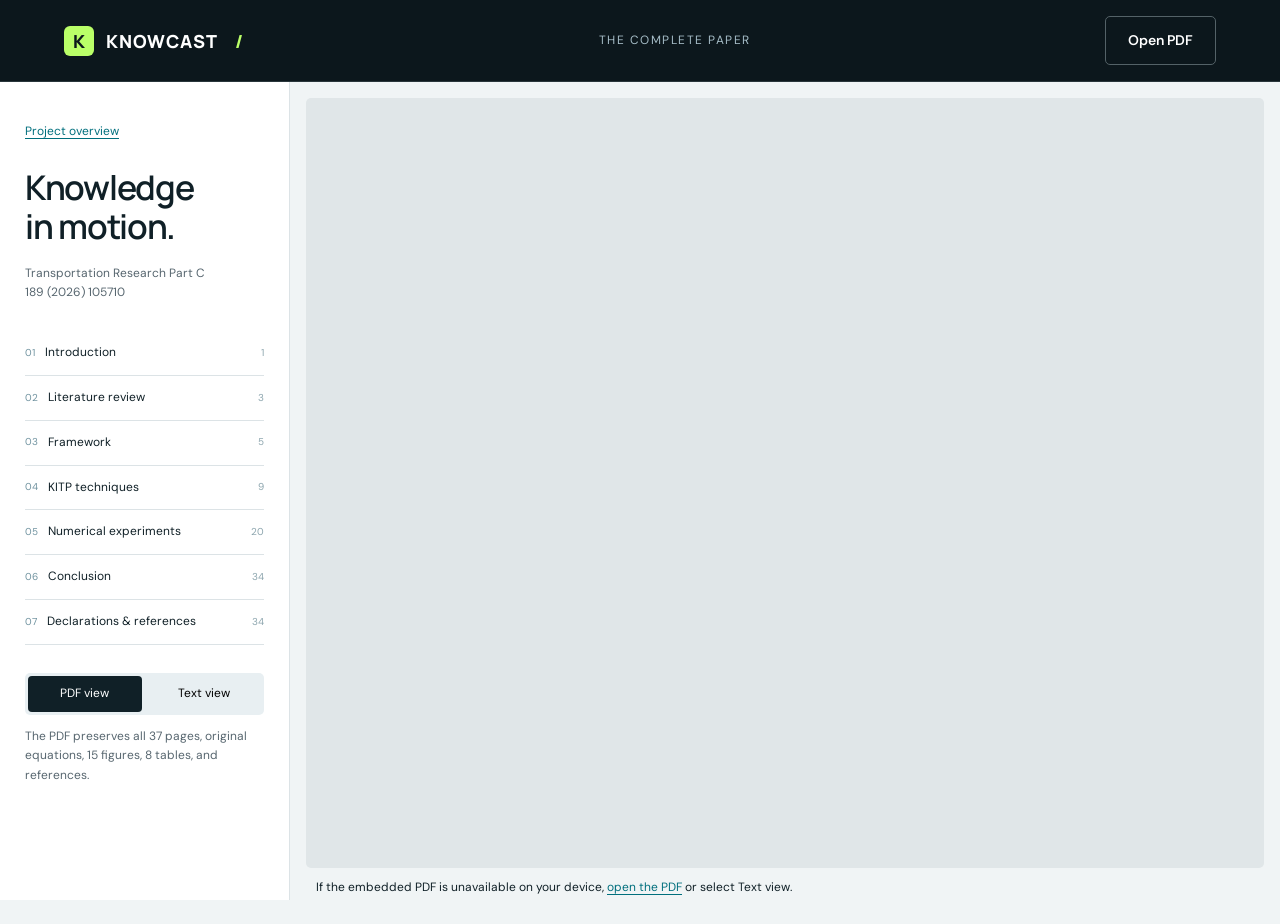
==== docs/paper.html @ e8768f09 "Publish KNOWCAST research site with GitHub Pages-ready docs" ====
<!doctype html><html lang="en"><head><meta charset="utf-8"><meta name="viewport" content="width=device-width,initial-scale=1"><meta name="description" content="Read the complete 37-page KNOWCAST paper, with chapter navigation and an accessible extracted-text view."><title>KNOWCAST — Full paper</title><link rel="stylesheet" href="styles.css"><link rel="icon" type="image/svg+xml" href="data:image/svg+xml,%3Csvg xmlns='http://www.w3.org/2000/svg' viewBox='0 0 64 64'%3E%3Crect width='64' height='64' rx='15' fill='%230c171c'/%3E%3Cpath d='M18 12v40M20 32L46 12M20 32l26 20' stroke='%23baff68' stroke-width='7' fill='none'/%3E%3C/svg%3E"></head><body class="reader-body"><header class="site-header"><a class="brand" href="index.html"><span class="brand-mark">K</span> KNOWCAST<span class="brand-dot">/</span></a><span class="reader-header-label">THE COMPLETE PAPER</span><a class="button button-outline" href="assets/knowcast-paper.pdf" target="_blank" rel="noreferrer">Open PDF</a></header><main class="reader-layout"><aside class="reader-sidebar"><a class="text-link" href="index.html">Project overview</a><h1>Knowledge<br>in motion.</h1><p>Transportation Research Part C<br>189 (2026) 105710</p><nav aria-label="Paper chapters"><a href="assets/knowcast-paper.pdf#page=1" data-page="1"><span>01</span>Introduction<small>1</small></a><a href="assets/knowcast-paper.pdf#page=3" data-page="3"><span>02</span>Literature review<small>3</small></a><a href="assets/knowcast-paper.pdf#page=5" data-page="5"><span>03</span>Framework<small>5</small></a><a href="assets/knowcast-paper.pdf#page=9" data-page="9"><span>04</span>KITP techniques<small>9</small></a><a href="assets/knowcast-paper.pdf#page=20" data-page="20"><span>05</span>Numerical experiments<small>20</small></a><a href="assets/knowcast-paper.pdf#page=34" data-page="34"><span>06</span>Conclusion<small>34</small></a><a href="assets/knowcast-paper.pdf#page=34" data-page="34"><span>07</span>Declarations & references<small>34</small></a></nav><div class="reader-views" role="group" aria-label="Reader mode"><button id="pdf-mode" aria-pressed="true">PDF view</button><button id="text-mode" aria-pressed="false">Text view</button></div><p class="small">The PDF preserves all 37 pages, original equations, 15 figures, 8 tables, and references.</p></aside><section class="reader-main" aria-label="Full article"><div id="pdf-reader"><iframe id="paper-frame" src="assets/knowcast-paper.pdf#page=1" title="KNOWCAST original 37-page paper"></iframe><p class="pdf-fallback">If the embedded PDF is unavailable on your device, <a class="text-link" href="assets/knowcast-paper.pdf" target="_blank" rel="noreferrer">open the PDF</a> or select Text view.</p></div><div id="text-reader" hidden><div class="note"><strong>Extracted text view</strong>All pages are included. PDF text extraction may alter equation symbols and table order. Refer to the original PDF for exact mathematical notation and layout.</div><details class="text-page" id="text-page-1"><summary>Page 1 <span>KNOWCAST · full article</span></summary><pre>Contents lists available at ScienceDirect
Transportation Research Part C
journal homepage: www.elsevier.com/locate/trc
KNOWCAST: Domain-knowledge-integrated deep learning for
metro OD forecasting and path ﬂow estimation
Hao Zheng
 b, Han Zheng
 a,∗, George Giannopoulos
 c
a Beijing Jiaotong University, No. 3 Shangyuancun, Haidian District, Beijing, 100044, China
b Tsinghua University, No. 30 Shuangqing Road, Haidian District, Beijing, 100084, China
c Aristotle University of Thessaloniki (emeritus), Thessaloniki, 54124, Greece
a r t i c l e  i n f o
Keywords:
Metro system
OD forecasting
Path ﬂow estimation
Knowledge-informed deep learning
Graph attention networks
 a b s t r a c t
In metro operations, Origin-Destination (OD) ﬂows and path ﬂows are critical for transportation
planning, but their accurate short-term forecasting and estimation remain challenging due to the
complex inﬂuencing factors that aﬀect passenger behavior. In addition, due to data collection
challenges, previous research has generally prioritized short-term OD ﬂow forecasting over path
ﬂow estimation. To address these challenges, this paper presents a domain-knowledge-integrated
framework for jointly forecasting short-term network-level OD ﬂows and inferring path ﬂows,
with path-ﬂow inference directly coupled to the predicted OD ﬂows through an embedded assign-
ment mechanism. The framework systematically integrates transportation domain knowledge of
trip generation, trip distribution, and traﬃc  assignment into a sequence-to-sequence architecture.
This integration enables the model to analyze and incorporate these inﬂuencing factors into its
predictions. Furthermore, the proposed adaptive training mechanism progressively reﬁnes the
inﬂuence of these factors by integrating domain-knowledge-based components directly into the
sequence-to-sequence architecture, with key parameters initialized using domain knowledge to
provide an eﬀective starting point for subsequent optimization. The direct coupling between OD
forecasts and inferred path-ﬂow estimates is promoted by leveraging intermediate features that
encode path-level information. Generated by the domain-knowledge-based components during
their joint optimization with the main network, these features are used to produce path-ﬂow
estimates that remain structurally linked to the OD forecasts. The experimental results demon-
strate the eﬀectiveness of the proposed method. By analyzing the optimization trajectories of the
domain-knowledge-derived parameters, this study shows how they evolve during training and
how the deep learning process reﬁnes the initial parameters derived from classical models to
improve predictive performance. The source code used in this study is publicly available at the
GitHub repository: https://github.com/scholarhaozheng/KNOWCAST.
1.  Introduction
As the backbone of modern urban transportation, metro systems require continuous and adaptive operational management to main-
tain service reliability under ﬂuctuating demand and service conditions. These ﬂuctuations arise from both routine high-variability
∗ Corresponding author.
 E-mail addresses: zhengh22@mails.tsinghua.edu.cn (H. Zheng), han_zheng@bjtu.edu.cn (H. Zheng), ggian@academyofathens.gr (G.
Giannopoulos).
 URL: http://en.trans.bjtu.edu.cn/faculty/52vYPdmZmW7AlVkq.html (H. Zheng), http://giannopoulosgeorge1.academia.edu/ (G. Giannopou-
los)
https://doi.org/10.1016/j.trc.2026.105710
Received 15 July 2025; Received in revised form 17 March 2026; Accepted 15 April 2026
Transportation Research Part C 189 (2026) 105710
Available online 15 May 2026
0968-090X/© 2026 Elsevier Ltd. All rights are reserved, including those for text and data mining, AI training, and similar technologies.</pre></details><details class="text-page" id="text-page-2"><summary>Page 2 <span>KNOWCAST · full article</span></summary><pre>H. Zheng et al.
events, such as special events (Li et al., 2017a; Lv et al., 2024) (e.g., sports games and holidays) that alter passenger ﬂow, and
signiﬁcant service disruptions. The latter encompass weather events (Mitsakis et al., 2014) (e.g., storms, very high temperatures or
droughts), natural disasters (Zhang et al., 2024) (e.g., ﬁres, epidemics, ﬂooding), and mechanical breakdowns (Zou et al., 2024)
(e.g., power outages and signal failures). Eﬀectively responding to these conditions through proactive operational strategies, such as
crowd control, shutdowns, cancellations, or frequency adjustments, depends on accurate ﬂow forecasting and estimation. In practice,
such quantiﬁed ﬂow insights are needed at two levels. Forecasts of Origin-Destination (OD) ﬂows provide a network-wide view,
which is crucial for strategic decisions, such as adjusting service schedules. Estimates of path ﬂows provide a granular perspective
essential for capacity allocation. While station-level forecasts signal where crowding occurs, path-ﬂow estimates disentangle this ag-
gregated demand to reveal speciﬁc route usage. This enables path- and line-level interventions, such as adjusting line-speciﬁc service
frequencies.
While there is a clear operational need for short-term OD forecasting and path-ﬂow estimation, current research and practice
face four gaps: two practical challenges related to data observability and inﬂuencing-factor integration, and two methodological or
structural limitations in existing modeling approaches.
The ﬁrst gap is a practical observability challenge arising from the limitations of Automated Fare Collection (AFC) records,
the primary data source for metro demand analysis. AFC records capture passengers’ origins, destinations, and transaction times,
but they do not record the speciﬁc routes or trajectories chosen within the network. Emerging sensing technologies can provide
supplementary information, but their use remains constrained in complex underground environments. Wi-Fi and Bluetooth probes,
for example, may not reliably track cross-station trajectories because of MAC address randomization and signal attenuation. Train
load weighing mechanisms and automated door counters provide only indirect approximations of carriage-level ﬂows, since they
rely on static weight assumptions and are vulnerable to cumulative counting errors. As a result, AFC data can identify entry–exit
transactions but cannot directly observe the realized en-route trajectory or path label in a multi-transfer network. Segment-level
ﬂows therefore cannot be directly observed from AFC records. This observability barrier makes joint OD and path-ﬂow estimation an
under-determined problem that is diﬃcult  to resolve using purely data-driven methods alone. Additional structural assumptions are
therefore needed, particularly traﬃc-assignment  principles that regularize the solution space and link OD demand to plausible route
choices.
The second gap concerns the practical diﬃculty  of modeling passenger-ﬂow dynamics, particularly in analyzing and integrating
inﬂuencing factors into predictive models. In addition to the large-scale AFC datasets generated by metro systems, researchers now
have access to external records that describe relevant inﬂuencing factors, such as land use characteristics, catchment population,
operational adjustments, and weather conditions. However, data availability alone does not guarantee high forecasting accuracy.
Simply ingesting these datasets and inﬂuencing factors as ﬂat input features is often insuﬃcient;  an eﬀective model requires a
specialized architecture that can explicitly represent and learn how these factors shape ﬂow dynamics.
The remaining two gaps concern methodological and structural limitations in existing deep learning approaches.
The third gap is that current deep learning models often struggle to capture the eﬀects of dynamic inﬂuencing factors without the
integration of transportation domain knowledge. The core of this issue is methodological: existing approaches lack explicit mecha-
nisms to map these inﬂuencing factors onto behaviorally meaningful determinants (e.g., travel-time perception and transfer penalties).
Rather than using transportation domain knowledge to encode transportation behavioral rules that describe how inﬂuencing factors
(e.g., weather, service disruptions, or operational adjustments) may aﬀect passenger travel behavior, a common approach is to con-
catenate these factors as feature vectors (Liang et al., 2019; Lu et al., 2021). As a result, the network must infer these relationships
implicitly from the training data, which limits interpretability and may reduce its ability to generalize when operational conditions
shift.
The fourth gap lies in the absence of uniﬁed models for simultaneous OD-ﬂow prediction and path-ﬂow estimation. Most state-of-
the-art spatiotemporal frameworks (Gugaliya et al., 2021; Liu et al., 2019c) primarily focus on forecasting the OD matrix, relegating
traﬃc  assignment to a subsequent post-processing step. Such decoupled approaches may not fully capture the dynamic interdependen-
cies between OD demand and network propagation, and thus risk generating path-ﬂow estimates that are operationally inconsistent
with the evolving demand patterns. Overcoming this limitation requires a joint approach that structurally models the interdependen-
cies between OD and path ﬂows based on traﬃc-assignment  principles, thereby improving both model consistency and predictive
performance.
This leads to the central research question of this paper: How can we develop a uniﬁed deep learning framework that leverages
transportation domain knowledge to forecast metro OD ﬂows and simultaneously infer path ﬂows without path-level ground-truth
labels, while maintaining interpretability and adaptability to dynamic inﬂuencing factors?
To bridge these identiﬁed gaps, this paper proposes a domain-knowledge-integrated framework, KNOWCAST (Knowledge-
Integrated OD Forecasting and Path-Flow Estimation), for joint metro network-level OD-ﬂow forecasting and path-ﬂow estimation.
Accordingly, we make the following contributions.
1. To eﬀectively integrate inﬂuencing factors into deep learning models, we apply domain knowledge from transportation planning,
including trip generation, trip distribution, and traﬃc  assignment. For trip generation, we analyze station-level impacts, evaluating
how local socio-demographic proﬁles and major events inﬂuence the passenger volume originating from individual stations. For
trip distribution, we examine how inﬂuencing factors (e.g., line suspensions or service-frequency changes) aﬀect inter-station
travel patterns by altering travel impedance and passenger ﬂows between station pairs. For traﬃc  assignment, we structurally
model the propagation of demand onto network segments, capturing how adjustments to network topology and service frequency
dynamically redirect passenger route choices and alter section-level ﬂows. By translating these inﬂuencing factors into network
Transportation Research Part C 189 (2026) 105710
2</pre></details><details class="text-page" id="text-page-3"><summary>Page 3 <span>KNOWCAST · full article</span></summary><pre>H. Zheng et al.
impacts, we leverage them for several model enhancements: constructing domain-knowledge-augmented feature representations,
introducing a domain-knowledge-guided loss term, and developing a knowledge-informed architecture together with domain-
knowledge-based parameter initialization, thereby enabling the model to learn from these factors more eﬃciently.
2. To jointly forecast network-level OD ﬂows and estimate path ﬂows, we develop a uniﬁed, knowledge-integrated deep learning
framework. This architecture integrates knowledge-based components for trip generation, trip distribution, and traﬃc  assign-
ment with a deep learning predictor that supports both spatiotemporal OD forecasting and assignment-based path-ﬂow inference.
Speciﬁcally, intermediate representations generated for OD prediction are directly fed into an embedded, diﬀerentiable assign-
ment layer (formulated as a trainable Logit layer). Unlike methods that treat traﬃc  assignment as an isolated downstream task
after OD forecasting, this design explicitly models the structural dependency between predicted OD demand and inferred path-
ﬂow estimates within a single end-to-end model. This design therefore enables path-ﬂow inference without requiring path-level
ground-truth labels, while keeping the inferred path-ﬂow estimates directly coupled to the predicted OD demand.
3. To enhance the practical adaptability and interpretability of our model, we integrate domain knowledge at both the architectural
and parameter-initialization levels. We incorporate knowledge-based components into the model’s architecture and initialize
selected trainable parameters with knowledge-derived values. This enables the model to begin with a domain-knowledge-informed
foundation while maintaining the ﬂexibility to adjust these parameters in response to real-world data. The post-training trajectories
of the knowledge-derived parameters can be explicitly analyzed, showing how the model ﬁne-tunes these behavioral parameters
to better align with the observed network-level OD dynamics, even in the absence of path-level labels.
This research enables a more cohesive, interpretable, and practically applicable integration of transportation domain knowledge
and advanced deep learning techniques for network-level analysis of passenger ﬂows.
2.  Literature review
This section reviews existing methodologies for metro passenger ﬂow forecasting. Table 1 provides a structured overview, cate-
gorizing methods from classical transportation models to modern deep learning approaches and highlighting their treatment of the
challenges that motivate this work: the integration of inﬂuencing factors and the consistent forecasting of OD ﬂows and estimation
of path ﬂows.
As a classic framework in transportation planning, the four-step model oﬀers a theoretically grounded modeling process built
on transportation domain knowledge, beneﬁts from established industry standards, mature calibration techniques, and countless
successful road-network applications. Its principles are also applied to the metro domain, where elements of the model are utilized
to inform planning decisions, even if the entire four-step process is not always implemented in its classical, sequential form (Mo
et al., 2020a; Peng et al., 2024). However, when applied to short-term metro OD ﬂow prediction, the model is not well-equipped to
eﬀectively leverage the real-time OD data generated by the railway system. It is unable to learn directly from the patterns within these
data, nor can it eﬃciently  utilize relevant information concerning dynamic operational changes, such as variations in train service
frequencies or network disruptions (e.g., station or line section closures). Consequently, forecasts derived purely from the four-step
model often exhibit lower accuracy for short-term OD ﬂow prediction compared to methods capable of directly utilizing this detailed
information. Thus, while classical transportation models oﬀer foundational domain knowledge, their practical utility in predicting
metro passenger ﬂow is signiﬁcantly constrained.
To overcome the limitations of classical, domain-knowledge-based methods, statistical (parameterized) models emerged. These
models predict future OD volumes by ﬁtting parameters directly to historical data, without embedding explicit knowledge of network
topology, service schedule, or passenger behavior, and do not rely on externally provided domain knowledge or information from
traﬃc  surveys. The Historical Average (HA) method simply computes the mean volume for each time interval and assumes consistent
temporal patterns, providing a straightforward implementation, but it fails to adapt to sudden demand shifts (Smith and Demetsky,
1997). ARIMA models use auto-regressive and moving-average terms to capture linear temporal dependencies, but are constrained
by assumptions of stationarity, and often face challenges when adapting to abrupt or nonlinear variations (Ahmed and Cook, 1979;
Anvari et al., 2016; Ma et al., 2017; Vlahogianni et al., 2014). Least Squares methods (LS) formulate OD matrix estimation as a
regression problem constrained by link counts and assignment models (Yao et al., 2016). Although these statistical methods can
provide baseline OD forecasts, they can be constrained by their simpliﬁed assumptions. They primarily attempt to extract historical
patterns, but real-world metro passenger ﬂow is frequently inﬂuenced by real-time, non-periodic inﬂuencing factors, which are
common in daily operations. As these models lack mechanisms to account for such disruptions, their practical accuracy is often
compromised.
Machine-learning approaches such as Bayesian networks (BN), Backpropagation Neural Network (BPNN), and Support Vector
Machines (SVMs) have been deployed to forecast metro OD ﬂows by learning complex, non-linear relationships directly from the
data, yet each technique comes with distinctive trade-oﬀs. Bayesian networks encode causal dependencies (e.g., headways, station
connectivity, weather) in a directed acyclic graph and update OD probabilities via Bayes’ rule, allowing heterogeneous evidence fusion
and explicit uncertainty bounds (Blume et al., 2022; Ma et al., 2013; Roos et al., 2017). However, when the number of stations and
features increases, structure learning and exact inference become NP-hard, so analysts must rely on strong independence assumptions
or approximate sampling methods. These shortcuts often reduce accuracy during peak-hour demand surges. Back-propagation neural
networks iteratively adjust weights through gradient back-propagation, capturing the non-linear interplay among timetable changes,
boarding counts, and spatial lags (Roos et al., 2016; Wei and Chen, 2012; Zhou et al., 2016). They can introduce impact features into
training without heavy feature engineering. However, a plain feed-forward network has no explicit temporal memory, so it struggles to
Transportation Research Part C 189 (2026) 105710
3</pre></details><details class="text-page" id="text-page-4"><summary>Page 4 <span>KNOWCAST · full article</span></summary><pre>H. Zheng et al.
Table 1
Categorization of passenger ﬂow forecasting methods.
 Speciﬁc Technique Analysis of Limitations Representative Citations
 Classical Transportation Models
 Four-Step Model Factor Integration: Theory-grounded but not adaptive to
real-time data streams.
Mayer (1961), Mo et al. (2020a), Peng et al. (2024)
 Classical Optimization Tsekeris et al. (2007)
 Statistical (Parameterized) Models
 Historical Average (HA) Factor Integration: Not explicitly modeled; assumes sta-
tionary patterns and struggles with dynamic disruptions.
Prediction Target: Almost exclusively OD ﬂow only.
Smith and Demetsky (1997)
 ARIMA Anvari et al. (2016), Ma et al. (2017), Vlahogianni et al. (2014),
Ahmed and Cook (1979)
 Kalman Filtering Jiao et al. (2016), Xiong et al. (2020), Gazis and Knapp (1971),
Grindey et al. (n.a.), Guo et al. (2014)
 State-Space Models Yao et al. (2015), Zhi-jie et al. (2017)
 Least Squares (LS) Yao et al. (2016)
 Iterative Proportional Fitting Galliani et al. (2024)
 Classic Machine Learning
 Bayesian Networks (BN) Factor Integration: Handled as input features without
structural guidance.
Prediction Target: Overwhelmingly OD ﬂow only.
Blume et al. (2022), Ma et al. (2013), Roos et al. (2017)
 BP Neural Network (BPNN) Roos et al. (2016), Wei and Chen (2012), Zhou et al. (2016)
 Support Vector Machines (SVMs) Sapankevych and Sankar (2009), Sun et al. (2015), Wang et al.
(2018)
 Spatiotemporal Deep Learning
 LSTM Factor Integration: Predominantly concatenates inﬂuenc-
ing factors as raw feature vectors, lacking theoretical guid-
ance.
Prediction Target: Overwhelming focus on OD ﬂow predic-
tion, neglecting joint and consistent path ﬂow estimates.
Cho et al. (2014), Hochreiter and Schmidhuber (1997), Jiang
et al. (2019), Liu et al. (2023, 2019c), Noursalehi et al. (2022),
Toqué et al. (2016), Wang et al. (2020, 2019), Xi et al. (2018),
Zhang et al. (2019a), Ma et al. (2018)
 CNN Krizhevsky et al. (2017), Shi et al. (2015), Zhang et al. (2021)
 GCN Gugaliya et al. (2021), He et al. (2022), Jiang et al. (2022), Liu
et al. (2020), Wang et al. (2020, 2019), Xiong et al. (2020), Yang
et al. (2022), Liu et al. (2023), Guo et al.
 GRU Liu et al. (2023), Sha et al. (2020)
 Encoder-Decoder Ke et al. (2021)
 Emerging Knowledge-Guided Models
 Knowledge-Guided Architectures Factor Integration: Begins to use domain knowledge to
structure model inputs or logic.
Prediction Target: Primarily OD ﬂow.
Zhang et al. (2023b), Zou et al. (2024), Jin et al. (2025)
track long-range demand cycles. Support Vector Machines employ structural-risk minimization to ﬁnd a maximum-margin hyperplane
that links features such as lagged boardings, weather, and special events to OD demand (Sapankevych and Sankar, 2009; Sun et al.,
2015; Wang et al., 2018). Their limitations become more pronounced on large networks: the computational eﬀort required to solve
the underlying quadratic program scales super-linearly with the number of OD pairs, kernel and hyper-parameter tuning require
exhaustive search, and the default formulation provides only deterministic point estimates. Collectively, despite their advantages
over simple statistical baselines, a challenge for these classical machine learning models is processing the spatiotemporal graph
structure of metro OD data. Metro OD data is shaped by both its evolution over time (temporal dependencies) and the physical
network on which it exists (spatial-topological dependencies). As these models were not primarily designed for this context, they
may struggle to simultaneously capture both the temporal and spatial dimensions, and their computational complexity can become
a hurdle for large-scale applications.
The rise of deep learning has introduced a new paradigm for tackling prediction problems. Deep learning architectures are com-
paratively better suited to utilize the spatiotemporal data generated by metro systems. By representing the metro network as a graph
with stations as nodes, Graph Neural Networks (GNNs) and Graph Convolutional Networks (GCNs) capture the spatial diﬀusion of
passenger ﬂow across the metro network topology (Gugaliya et al., 2021; He et al., 2022; Jiang et al., 2022; Liu et al., 2020; Wang
et al., 2020, 2019; Xiong et al., 2020; Yang et al., 2022). To model temporal dynamics, recurrent architectures such as LSTM or GRU
capture long-range headway and boarding dependencies (Cho et al., 2014; Hochreiter and Schmidhuber, 1997; Jiang et al., 2019; Liu
et al., 2023, 2019c; Noursalehi et al., 2022; Sha et al., 2020; Toqué et al., 2016; Wang et al., 2020, 2019; Xi et al., 2018; Zhang et al.,
2019a) in ridership patterns. GNNs and GCNs are often combined with recurrent architectures to capture the spatiotemporal rela-
tionships of metro passenger ﬂow. For example, hybrid models such as the Semantic-Augmented ST-GCN (Jin et al., 2025) or DeepPF
(Liu et al., 2019c) can process raw AFC data and timetables, allowing them to learn how schedule changes, station topology, and
Transportation Research Part C 189 (2026) 105710
4</pre></details><details class="text-page" id="text-page-5"><summary>Page 5 <span>KNOWCAST · full article</span></summary><pre>H. Zheng et al.
passenger behavior clusters interact over time. Recent studies have increasingly leveraged heterogeneous data sources. Galliani et al.
(2024) proposes a dynamic OD estimation pipeline that fuses ticket and subscription sales with automated passenger-count data using
an Iterative Proportional Fitting algorithm, yielding weekly OD matrices for the Trenord railway network. Zou et al. (2024) develops
a modular real-time OD-ﬂow prediction model by combining convolutional LSTM cells, self-attention layers, and enhanced graph
convolutions that are augmented with impact features like weather to capture rapid spatiotemporal disruptions during operational
incidents.
However, despite the impressive predictive capabilities of deep learning models, a closer examination reveals a limitation in
how these models incorporate inﬂuencing factors. Real-world metro operations are constantly inﬂuenced by a variety of inﬂuencing
factors, such as weather conditions (Guo et al., 2020), air quality (Zhang et al., 2020), day of the week (Zhang et al., 2017), holidays
(Chen et al., 2019), and events (Chen et al., 2019), which require adaptive management strategies. These passenger ﬂow management
strategies can directly or indirectly inﬂuence the metro service network, as well as change how passengers enter and move through
the system. The eﬀectiveness of a predictive model therefore depends on whether it can remain reliable during the disruptions that
commonly occur in daily operations. Performance under incident-free settings alone is not suﬃcient.  To account for inﬂuencing factors
aﬀecting OD ﬂow distribution, previous studies have explored diﬀerent methods to integrate these factors into deep learning-based
passenger OD ﬂow forecasting models. The predominant method for incorporating these factors is to embed them as unstructured
augmented feature vectors and concatenate them with other input, either with the primary input tensor (Liang et al., 2019; Liu
et al., 2019a; Lu et al., 2021; Yao et al., 2019), or with the encoded spatiotemporal features before the ﬁnal prediction layer (Zhang
et al., 2020, 2017, 2018, 2019b). This approach, while straightforward in providing the model with raw information, generally
does not explicitly incorporate transportation domain knowledge to deﬁne how these inﬂuencing factors logically shape passenger
travel behavior, such as trip generation or distribution patterns. Consequently, the model must infer these complex relationships
from correlations in the training data and the directly incorporated, unanalyzed inﬂuencing factors alone. This inference process is
often challenging. A few studies have begun to address this gap by using domain knowledge to guide the analysis and integration of
inﬂuencing factors. For example, Zhang et al. (2023b) employs a passenger travel path choice model to calculate the passenger ﬂow
volumes on a speciﬁc route section. Then it calculates the relative importance of OD pairs and incorporates this importance into the
loss function to guide the optimization direction. However, these knowledge-guided approaches remain the exception.
Beyond the challenge of knowledge integration, the fundamental limitation is that current models are primarily designed to predict
overall passenger demand (OD ﬂows), and in doing so, largely neglect the prediction of how that traﬃc  will spread out across speciﬁc
routes (path ﬂows). As summarized in Table 1, most advanced deep learning models, including the spatiotemporal frameworks cited
earlier, deﬁne their primary objective as predicting the OD matrix. They largely overlook the task of producing path-ﬂow estimates
that remain directly coupled to the OD results. If these two tasks are separated, a potential limitation of this separation is that it may
not fully capture the strong inter-dependencies between OD and path ﬂows. The challenge of ensuring their consistency is explicitly
recognized in transportation science. For instance, some researchers have focused on the joint estimation of OD matrices and path
ﬂows to ﬁnd a mutually consistent solution, often using classical optimization (Tsekeris et al., 2007). However, these methods are
often distinct from the end-to-end deep learning paradigm. Within the deep learning context, where models are trained directly on
data, forecasting OD ﬂows and estimating path ﬂows with separate, uncoordinated models creates the risk of generating logically
inconsistent and operationally unreliable outputs. Therefore, a critical research gap exists: the absence of a uniﬁed deep learning
framework capable of jointly forecasting OD ﬂows and inferring path ﬂows while keeping the two outputs directly coupled within a
single model.
This review thus conﬁrms the two primary methodological gaps identiﬁed in Section 1. First, we have seen that while deep learn-
ing models are powerful, they primarily treat inﬂuencing factors as unstructured inputs, failing to leverage transportation domain
knowledge for more robust and interpretable predictions. Second, the literature shows a clear and persistent focus on OD ﬂow fore-
casting, with a signiﬁcant lack of uniﬁed frameworks that can ensure consistency between OD predictions and path ﬂow estimations.
Our work is therefore positioned to directly address these limitations by proposing a knowledge-integrated architecture for joint
forecasting and estimation.
3.  Framework for integrating domain knowledge into forecasting models
The KNOWCAST framework integrates domain knowledge from classical transportation models (including trip generation, trip
distribution, and traﬃc  assignment) into its deep learning architecture through its core component, the Knowledge-Integrated Traﬃc
Predictor (KITP). These KITPs serve as the building blocks for both the encoder and decoder in KNOWCAST’s sequence-to-sequence
(Seq2Seq) architecture. Embedding KITP units throughout the encoder–decoder structure allows KNOWCAST to leverage intermediate
representations and outputs generated during OD forecasting, such as path-choice probabilities, to infer path ﬂows even when direct
path-ﬂow observations are unavailable.
3.1.  The integration of domain-knowledge and deep learning model
To provide a clear roadmap before discussing the technical complexities, Fig. 1 outlines the high-level logic of our framework.
It demonstrates how transportation domain knowledge is translated into Knowledge Integrators that steer the deep learning engine
toward consistent multi-level predictions. Building on this overview, we introduce the conceptual basis for integrating transportation
domain knowledge with deep learning models to handle the inﬂuencing factors. We deﬁne domain knowledge as structured, spe-
cialized information that can take various forms, such as model coeﬃcients  that quantify the importance of factors, functional forms
Transportation Research Part C 189 (2026) 105710
5</pre></details><details class="text-page" id="text-page-6"><summary>Page 6 <span>KNOWCAST · full article</span></summary><pre>H. Zheng et al.
Fig. 1. Conceptual roadmap of the KNOWCAST framework. It illustrates the streamlined ﬂow from raw data and domain knowledge to joint and
consistent network-level OD forecasting and path ﬂow estimation.
that express behavioral rules as mathematical equations, and network topologies that represent the structural relationships between
nodes.
Expanding upon the initial roadmap, Fig. 2 presents the detailed methodology for knowledge integration. In deep learning, a model
𝑀 comprises several components: a dataset 𝐷, a network architecture 𝜋, a loss function L , and a set of parameters 𝜃. The training
process is to learn the optimal parameters 𝜃 for a model 𝑀, which is achieved by using a learner 𝐿 to minimize a loss function L on the
given dataset 𝐷 (Dash et al., 2022). Within this context, we deﬁne knowledge integration as the process of translating problem-speciﬁc
domain knowledge into targeted modiﬁcations of one or more of these components: the data 𝐷, the architecture 𝜋, the parameters
𝜃, or the loss function L , and integrating them into the model. This translation and integration are performed by what we term a
Knowledge Integrator (as indicated by À, Á, Â, Ã, and Ä).
Our four-layered methodology for knowledge integration is detailed as follows:
(a) Raw Data: Presents the initial model inputs, including historical OD data and various inﬂuencing factors.
(b) Domain Knowledge: Represents the repository of domain knowledge, including transportation principles and parameters.
(c) Knowledge Integrator: Employing domain knowledge to analyze the impacts of inﬂuencing factors on the metro system and
translate these impacts into components that can be directly integrated into deep learning models. We formalize this into four
primary methods of knowledge integration:
(i) Method 1: Data Transformation: Wherein domain knowledge is analyzed to process relevant inﬂuencing factors and extend
the original data 𝐷 with domain-knowledge-integrated features, produce domain-knowledge-enriched data 𝐷′, which serves
as the actual input to the model.
(ii) Method 2: Loss Function Modiﬁcation: Wherein knowledge-informed terms are integrated into the original loss function L ,
forming an enhanced loss function L ′ that incorporates domain-theoretical guidance during model optimization.
(iii) Method 3: Architecture Extension: Wherein domain knowledge extends the model’s architecture 𝜋 into 𝜋′ by incorporating
a knowledge-based component.
(iv) Method 4: Parameter Initialization: Wherein domain knowledge provides initial values for a subset of the knowledge-
based component’s parameters 𝜃, allowing the model to begin with a transportation theory-based foundation and optimize
these parameters dynamically during training. This process creates domain-knowledge-informed parameters 𝜃′, which are
subsequently made trainable.
(d) Learner: Receives the knowledge-integrated data (𝐷′), parameters (𝜃′), extended architecture (𝜋′), and the knowledge-informed
loss function (L ′), and is trained to generate predictions.
We consider inﬂuencing factors on the metro system at three planning stages: trip generation, trip distribution, and traﬃc  assign-
ment. We then outline the methodology for using Knowledge Integrators to transform the knowledge from each stage into structured,
model-integrable components for deep learning.
To account for the impact of socio-demographic features and temporal attributes, which are the inﬂuencing factors perturbing
station inﬂows and outﬂows, we employ a Knowledge Integrator to aggregate them to each station’s Traﬃc  Analysis Zone (TAZ)
and predict the time-varying trip generation and attraction for each TAZ. The diﬀerence between these predictions and the OD ﬂow
forecasts from the main model (which are summed by station) acts as a loss function term. This term utilizes domain knowledge from
the trip generation phase to direct the main model’s training.
Inﬂuencing factors, including operational adjustments (e.g., planned headway changes, station closures, and line or section sus-
pensions) and incident-related service disruptions or response measures (e.g., service cancellations, emergency station closures), can
alter generalized inter-station impedance and thereby reshape station-to-station travel patterns. We employ a Knowledge Integrator
to encode these impacts as time-varying inputs to a gravity model, and then run a trip-distribution algorithm to compute a coarse es-
timate of OD proportions. The derived OD proportions are appended to the OD feature vector to improve sensitivity to network-wide
shifts.
Transportation Research Part C 189 (2026) 105710
6</pre></details><details class="text-page" id="text-page-7"><summary>Page 7 <span>KNOWCAST · full article</span></summary><pre>H. Zheng et al.
Fig. 2. Methodology for applying domain knowledge. This ﬁgure illustrates the transformation of transportation domain knowledge into deep
learning components. Each Knowledge Integrator (marked À-Ä) serves as a bridge between classical theory and data-driven optimization.
Inﬂuencing factors that alter path-level information aﬀect how passengers choose their travel routes. To analyze their impact on
the metro system, we use a multinomial logit (MNL) model. We calculate a utility score for each possible path. These scores then
feed into a logit model, which determines the probability of each path being chosen. A Knowledge Integrator integrates both the
utility layer and the logit model structure into a deep learning model, and initializes its parameters using domain knowledge. A
Knowledge Integrator captures the path ﬂow mechanism with a tripartite graph 𝐺′ = (OD ∪  ∪ Ω, 𝐹 ∪ 𝑈 ) linking OD pairs OD, paths
, and network sections Ω. Here, 𝐹 is the set of edges connecting OD pairs to paths, and 𝑈 connects paths to the network sections
they traverse. Section-status matrices encode time-varying service-network states (e.g., service frequency and section availability).
These matrices are appended as network-level augmentations to OD features and are also used to update the path-related service
representations in the embedded assignment component.
In this way, we eﬀectively analyze and integrate the impacts of these inﬂuencing factors on the metro system, enhancing the
metro passenger-ﬂow prediction model’s robustness to variations.
3.2.  The sequence-to-sequence prediction architecture
Our proposed framework, KNOWCAST, is built on a sequence-to-sequence (Seq2Seq) architecture, following previous works (Liu
et al., 2023; Ke et al., 2021; Zhang et al., 2024). This architecture is shown in Fig. 3.
Let 𝑡0 be the time step at which the prediction is made. The objective is to forecast OD ﬂows for 𝑡0 and subsequent time steps.
The encoder processes the realized historical OD matrices and associated inﬂuencing factors over a lookback window of length 𝑙ℎ,
Transportation Research Part C 189 (2026) 105710
7</pre></details><details class="text-page" id="text-page-8"><summary>Page 8 <span>KNOWCAST · full article</span></summary><pre>H. Zheng et al.
Fig. 3. The architecture of the KNOWCAST framework. It employs a Seq2Seq architecture with an encoder and decoder built from knowledge-
integrated traﬃc  predictor (KITP) units.
namely from 𝑡0 − 𝑙ℎ to 𝑡0 − 1. At each encoder step 𝑖 ∈ {1, … , 𝑙ℎ}, a KITP unit takes { 𝐈𝑑,𝑡0−𝑙ℎ+𝑖−1, 𝐾𝑑,𝑡0−𝑙ℎ+𝑖−1
}  as input and updates the
hidden state. The encoder hidden state is initialized to zero before the ﬁrst encoder step. We index the encoder hidden state by the
time of the most recently processed observed interval. Accordingly, after the KITP unit processes the inputs at time 𝑡, the resulting
hidden state is denoted by ℎ𝑡. Hence, the encoder hidden states evolve as ℎ𝑡0−𝑙ℎ , … , ℎ𝑡0−1, and the ﬁnal encoder state ℎ𝑡0−1 is passed
to the decoder as the initial context state. Accordingly, the encoder uses only realized historical inputs from 𝑡0 − 𝑙ℎ to 𝑡0 − 1, while 𝑡0
is treated as the ﬁrst prediction step of the forecast horizon.
The decoder then generates OD matrix predictions over a future forecast horizon of length 𝑙𝑓 , namely from 𝑡0 to 𝑡0 + 𝑙𝑓 − 1. At each
decoder step, the KITP unit receives the previous hidden state together with the previous OD input and the current domain-knowledge
input, and outputs both the current OD prediction and the updated hidden state. At the ﬁrst decoder step, the unit is initialized with
the encoder state ℎ𝑡0−1 and receives a zero-matrix input together with the current dynamic knowledge inputs {𝐾 𝜅
𝑑,𝑡0
}𝜅∈{2,4,6,7}, thereby
producing the ﬁrst prediction ̂𝐈𝑑,𝑡0 and the updated hidden state ℎ𝑡0 . From the second decoder step onward, the previous OD input
diﬀers between training and inference. During training, teacher forcing is applied: for 𝑗 = 1, … , 𝑙𝑓 − 1, the ground-truth OD matrix
from the previous step, 𝐈𝑑,𝑡0+𝑗−1, is fed as input together with the previous hidden state ℎ𝑡0+𝑗−1 and the current domain-knowledge input
{𝐾 𝜅
𝑑,𝑡0+𝑗 }𝜅∈{2,4,6,7} to predict the matrix for the current step, ̂𝐈𝑑,𝑡0+𝑗 , and to update the hidden state to ℎ𝑡0+𝑗 . During inference, where
future ground-truth data is unavailable, for 𝑗 = 1, … , 𝑙𝑓 − 1, the decoder instead feeds back its own previous prediction, ̂𝐈𝑑,𝑡0+𝑗−1,
as the OD input to the next KITP step, together with ℎ𝑡0+𝑗−1 and {𝐾 𝜅
𝑑,𝑡0+𝑗 }𝜅∈{2,4,6,7}, to generate the forecast for the current step,
̂𝐈𝑑,𝑡0+𝑗 , and the updated hidden state ℎ𝑡0+𝑗 . Thus, the decoder hidden states evolve as ℎ𝑡0 , ℎ𝑡0+1, … , ℎ𝑡0+𝑙𝑓 −1, while the predicted OD
sequence is
{
̂𝐈𝑑,𝑡0 , … , ̂𝐈𝑑,𝑡0+𝑙𝑓 −1
}
. Notably, the KITP decoder removes three Graph Attention Gated Recurrent Units (GATRU) that
allocate destinations for ongoing, unﬁnished trips, as real-time unﬁnished-trip observations for future intervals are unavailable at the
prediction origin. This structure allows the framework to learn complex temporal dependencies while ensuring that the encoding and
decoding processes are guided by transportation domain knowledge and informed by inﬂuencing factors.
The problem statement of this research is as follows. Given the historical ridership data over the past 𝑙ℎ time intervals and the
inﬂuencing factors available at the prediction origin, the goal is to train a model that learns a mapping function 𝑓 (⋅) to predict the
Actual OD matrices for the next 𝑙𝑓 time intervals. The formulation is shown in Eq. (1):
[{
𝐈𝐹
𝑑,𝑡0−𝑙ℎ+𝑖−1, 𝐈𝑈
𝑑,𝑡0−𝑙ℎ+𝑖−1
} 𝑙ℎ
𝑖=1
, {𝐾 𝜅 }𝜅∈{3,5},
{
𝐾 𝜅
𝑑, 𝑡0−𝑙ℎ+𝑖−1
||||
𝑖 = 1, … , 𝑙ℎ + 𝑙𝑓 , 𝜅 ∈ {2, 4, 6, 7}
} ]
𝑓 (⋅)
← ← ← ← ← ← ← ← ← ← ← ← ← ← ← →
{
̂𝐈𝐴
𝑑,𝑡0+𝑗−1
} 𝑙𝑓
𝑗=1
(1)
In this formulation:
• 𝐈𝐹
𝑑,𝑡 denotes the ﬁnished-demand information at time 𝑡, while 𝐈𝑈
𝑑,𝑡 denotes the unﬁnished-demand information at time 𝑡. Their
concrete processed representations used within the predictor are described in Section 4.2.
• ̂𝐈𝐴
𝑑,𝑡 is the model’s predicted Actual OD matrix at a future time 𝑡.
• 𝐈𝐴
𝑑,𝑡 is the corresponding ground-truth Actual OD matrix used during training to supervise ̂𝐈𝐴
𝑑,𝑡 .
• Static inputs 𝐾 𝜅 are assumed not to change over the short-term forecast horizon. 𝐾 3 represents the static preference parameters
for the trip distribution model (gravity model), and 𝐾 5 provides the domain-knowledge-based prior values used to initialize the
route-choice utility coeﬃcients.  Dynamic inputs 𝐾 𝜅
𝑑,𝑡 exhibit temporal variability. 𝐾 2
𝑑,𝑡 includes explanatory variables for trip
generation; 𝐾 4
𝑑,𝑡 includes dynamic variables for trip distribution; 𝐾 6
𝑑,𝑡 represents time-varying variables for the utility function;
and 𝐾 7
𝑑,𝑡 describes the dynamic service network structure. The primary OD data are treated as the base inputs of the forecasting
system and are therefore not indexed within the 𝐾 𝜅 notation. Accordingly, the domain-knowledge-related inputs are indexed
starting from 𝜅 = 2.
Here, the future-dated dynamic inputs 𝐾 𝜅
𝑑,𝑡 for 𝑡 ∈ {𝑡0, … , 𝑡0 + 𝑙𝑓 − 1} denote exogenous variables that are known in advance, op-
erationally announced, or forecastable at the prediction origin. Accordingly, at forecasting time, KNOWCAST uses only information
available at 𝑡0: AFC-derived historical OD inputs are available only up to 𝑡0 − 1; scheduled service-network variables, such as timeta-
bles, planned headways, station closures, and line adjustments, are known in advance from oﬃcial  operation plans; and weather and
Transportation Research Part C 189 (2026) 105710
8</pre></details><details class="text-page" id="text-page-9"><summary>Page 9 <span>KNOWCAST · full article</span></summary><pre>H. Zheng et al.
major-event indicators are obtained from short-term forecasts or publicly announced schedules. Therefore, the framework relies on
information that is observable or forecastable at the decision time.
4.  Key techniques of knowledge-integrated traﬃc  predictor (KITP)
The Knowledge-Integrated Traﬃc  Predictor (KITP) is the central component of the KNOWCAST framework. It incorporates domain
knowledge into a network-level predictive model using the previously mentioned Knowledge Integrators. They are designed to analyze
and integrate inﬂuencing factors by performing separate tasks such as enriching input features by capturing temporal regularities and
modeling inter-station spatial correlations with a gravity model, introducing knowledge-informed loss terms, and utilizing dynamic
network structures for knowledge-informed parameter initializations. The resulting knowledge-integrated features, loss functions, and
initialized parameters are then leveraged by a Graph Attention Gated Recurrent Unit (GATRU) to jointly produce knowledge-aware
network-level OD forecasting and path ﬂow estimation.
4.1.  Knowledge-driven modular design for enhanced ﬂow forecasting and estimation
As illustrated in Fig. 4, the KITP’s architecture is an implementation of the methodological framework introduced in Section 3.1
(see Fig. 2). Its horizontal layers directly correspond to the conceptual stages of (a) Raw Data; (b) Domain Knowledge (where Layer
b.1 represents traﬃc-domain  parameters, e.g., the initial coeﬃcients  for a path utility function; Layer b.2 describes the transportation
behavioral rules, e.g., the functional form of a gravity model for trip distribution); (c) Knowledge Integrator; and (d) Learner.
Layer c is the action layer where domain knowledge from Layer b is applied to the data from Layer a. Through a series of
transformations, the domain knowledge is applied to assess the impact on the metro system by performing linear transformations,
arithmetic operations, and neural network transformations. Layer c in Fig. 4 is vertically organized into ﬁve Knowledge Integrators
to perform separate tasks:
(1) Allocating Unﬁnished OD Flow and Aggregating the Resulting OD Matrix: Component À captures temporal regularities from
historical OD ﬂow data through periodic windowing and by addressing data sparsity via matrix aggregation.
(2) Formulating a Trip Generation-Informed Loss Term: Component Á formulates a trip generation-informed loss term based on
independently modeled station-level trip generation estimation, to guide the optimization process.
(3) Generating OD-Distribution-Based Augmented Features: Component Â generates an OD-Distribution-Based Adjustment Matrix
to serve as an augmented feature for the primary OD matrix, thereby informing the model about how inter-station travel patterns
are likely to shift due to these inﬂuences.
(4) Incorporating Path-Choice Components into Neural Networks with Knowledge-Based Initialization: Component Ã functions as
a diﬀerentiable assignment layer. It leverages domain knowledge of traﬃc  assignment to both incorporate a logit-model-based
component into the deep learning framework and initialize a set of trainable parameters with knowledge-informed values. This
design allows the model to infer path ﬂows directly from OD forecasts without requiring path-level ground truth, ensuring that
the estimated ﬂows remain behaviorally consistent with the predicted OD demand.
(5) Incorporating Service-Network Variations and Their Impacts on Passenger Path Choice Modeling: Component Ä augments the
OD features using compressed feature representations of path-level choices and service frequency. These representations are
generated from network-level service information.
Taken together, the predictor-side OD feature representation consists of the primary historical OD-ﬂow input and three knowledge-
integrated augmentations: the OD-distribution-based feature from Component Â, the compressed path-choice representation from
Component Ã/Ä, and the compressed service-frequency representation from Component Ä. Thus, the historical OD input provides
the demand baseline, while the three augmented components respectively encode distributional shifts, path-choice information, and
time-varying service-network conditions.
Beyond feature extraction, these Knowledge Integrators serve a critical function by acting as structural regularizers. While tradi-
tional deep learning often requires explicit regularization such as 𝐿1 or 𝐿2 norms to prevent overﬁtting, the integration of theoretical
models in KNOWCAST imposes strong inductive biases that constrain the neural network’s hypothesis space. For instance, the Logit-
based path choice component (Component Ã) and the Gravity-based distribution logic (Component Â) force the model to seek
solutions adhering to transportation principles rather than memorizing high-frequency noise or idiosyncratic patterns in the training
data. This design is intended to improve robustness and generalizability. For detailed explanation of each Knowledge Integrator, see
Sections 4.2–4.6:
4.2.  Allocating unﬁnished OD ﬂow and aggregating the resulting OD matrix (component À)
This Knowledge Integrator ﬁrst addresses data sparsity by transforming the raw OD matrices into the compressed representation
used by the predictor. This adjustment preserves the dominant OD ﬂows while aggregating low-volume destinations into a residual
category.
It then generates a more complete real-time snapshot of network-wide travel demand by allocating unﬁnished trips within the
same compressed destination space. This is achieved in two stages. First, a periodic windowing procedure organizes recurrent his-
torical destination patterns into historical reference inputs. Second, the unﬁnished OD allocation module combines these historical
destination patterns with the current unﬁnished-trip counts to construct the auxiliary inputs used by the predictor.
Transportation Research Part C 189 (2026) 105710
9</pre></details><details class="text-page" id="text-page-10"><summary>Page 10 <span>KNOWCAST · full article</span></summary><pre>H. Zheng et al.
Fig. 4. KITP: The core component of the KNOWCAST framework’s encoder and decoder. This diagram represents the technical implementation of
the methodology in Fig. 2 (Horizontal View), where each Knowledge Integrator corresponds strictly to the logical layers deﬁned previously.
Transportation Research Part C 189 (2026) 105710
10</pre></details><details class="text-page" id="text-page-11"><summary>Page 11 <span>KNOWCAST · full article</span></summary><pre>H. Zheng et al.
4.2.1.  Input 1: historical origin-destination (OD) ﬂow data
The model’s primary input is the historical OD ﬂow data derived directly from the metro’s AFC data, as deﬁned in Eq. (1). Each
raw AFC record contains a unique card ID, an origin station (tap-in), an entry time, a destination station (tap-out), and an exit time.
This provides a direct, observed record of passenger OD trips. To structure this data for short-term forecasting, we deﬁne a reference
time 𝑡0, which is the precise moment a prediction is made. All historical data from past intervals 𝑡 (where 𝑡 &lt; 𝑡 0) is processed relative
to this reference time 𝑡0. This processing yields three distinct data structures for any given historical time interval (𝑑, 𝑡):
Let the set of all metro stations be STN, where |STN| is the total number of stations. Let  denote the set of service days in the
raw dataset and let  = {1, … , 𝜌} denote the set of time intervals within each day, where 𝜌 is the number of intervals per day. For
any given day–time interval pair (𝑑, 𝑡) ∈  ×  , the raw AFC records are processed from the dataset raw = {𝐼 raw
𝑑,𝑡 ∣ 𝑑 ∈ , 𝑡 ∈  } into
the following structured matrices and vectors:
• Actual OD Matrix (𝐈raw,𝐴
𝑑,𝑡 ∈ ℝ|STN|×|STN|): Serving as the ground-truth travel demand for interval 𝑡 and our prediction target. Each
element 𝐼 raw,𝐴
𝑑,𝑡 (𝑚, 𝑛) represents the total number of passengers who began their journey (tapped-in) at origin 𝑚 during interval 𝑡
and eventually completed it (tapped-out) at destination 𝑛, based on the complete AFC transaction history.
• Finished OD Matrix (𝐈raw,𝐹
𝑑,𝑡 ∈ ℝ|STN|×|STN|): Each element 𝐼 raw,𝐹
𝑑,𝑡 (𝑚, 𝑛) tracks the number of passengers who started at station 𝑚
during interval 𝑡 and completed their trip at station 𝑛 at or before the reference time 𝑡0. This matrix represents the OD ﬂow from
interval 𝑡 that is already known and completed by the time of prediction.
• Unﬁnished Trip Vector (𝐈raw,𝑈
𝑑,𝑡 ∈ ℝ|STN|×1): Each element 𝐼 raw,𝑈
𝑑,𝑡 (𝑚) quantiﬁes the number of passengers who entered (tapped-in)
at station 𝑚 during interval 𝑡 but have not yet exited (tapped-out) the system by the reference time 𝑡0. These passengers are still
in-transit, and their ﬁnal destinations are unknown at 𝑡0.
For each origin station, the total actual departures must equal the sum of completed and ongoing trips by forecast time 𝑡0. The
theoretical relationship between the matrices 𝐈raw,𝐴
𝑑,𝑡 , 𝐈raw,𝑈
𝑑,𝑡 , and 𝐈raw,𝐹
𝑑,𝑡  is given in Eq. (2),
∑
𝑛∈STN
𝐼 raw,𝐴
𝑑,𝑡 (𝑚, 𝑛) =
∑
𝑛∈STN
𝐼 raw,𝐹
𝑑,𝑡 (𝑚, 𝑛) + 𝐼 raw,𝑈
𝑑,𝑡 (𝑚), ∀𝑚 ∈ STN (2)
4.2.2.  OD matrices dimensionality reduction via selective aggregation
To address the high dimensionality and sparsity that typically characterize OD matrices in large-scale metro systems, we convert
each raw OD matrix into a compressed representation by retaining the dominant destination ﬂows for each origin and aggregating
the remaining low-volume destinations into a residual column, following the general idea of Liu et al. (2020).
The compression is performed on an origin-by-origin basis. For each origin station 𝑚, destination stations are ranked according
to their cumulative ﬂow over the training period. We then retain the top |RDS| destinations explicitly and aggregate all remaining
destinations into one additional column. Accordingly, for each origin 𝑚, we deﬁne an ordered retained destination set
RDS𝑚 = {𝑛(1)
𝑚 , 𝑛(2)
𝑚 , … , 𝑛(|RDS|)
𝑚 },
where |RDS| is the number of explicitly retained destinations for each origin. Here, the subscript 𝑚 indicates that the retained
destination set is deﬁned separately for each origin row, and 𝑛( ̃ 𝑛)
𝑚  denotes the actual destination station occupying the ̃ 𝑛th retained
slot for origin 𝑚. In implementation, the mapping RDS𝑚 is ﬁxed once before training using the training-period ranking criterion and
is then kept unchanged for all time steps in training, validation, and testing. By construction, each retained set RDS𝑚 has the same
cardinality, i.e., |RDS𝑚| = |RDS| for all origins 𝑚.
The transformation from the raw matrix 𝐈raw,𝑋
𝑑,𝑡  to the compressed matrix 𝐈𝑋
𝑑,𝑡 (where 𝑋 ∈ {𝐴, 𝐹 }) is therefore deﬁned in a ﬁxed
compressed destination space. The compressed matrix has dimension |STN| × (|RDS| + 1): the ﬁrst |RDS| columns correspond to the
retained destinations, and the ﬁnal column stores the aggregated residual ﬂow to all non-retained destinations.
For the retained destinations, the compressed entries are deﬁned by Eq. (3):
𝐼 𝑋
𝑑,𝑡 (𝑚, ̃ 𝑛) = 𝐼 raw,𝑋
𝑑,𝑡
(𝑚, 𝑛( ̃ 𝑛)
𝑚
), ̃ 𝑛 = 1, 2, … , |RDS| (3)
The residual aggregated column is deﬁned by Eq. (4):
𝐼 𝑋
𝑑,𝑡
(𝑚, |RDS| + 1)=
∑
𝑛∈STN⧵RDS𝑚
𝐼 raw,𝑋
𝑑,𝑡 (𝑚, 𝑛) (4)
Applying this row-wise procedure for all origin stations produces the ﬁnal compressed matrix 𝐈𝑋
𝑑,𝑡 . This representation preserves
the dominant ridership structure while reducing dimensionality and mitigating the inﬂuence of highly sparse tail destinations. It
also preserves the total outﬂow of each origin, since the retained ﬂows and the residual aggregated column together account for all
destinations in the corresponding raw OD row.
4.2.3.  Periodic windowing for historical data structuring
The periodic windowing approach is founded on the observation that traﬃc  dynamics exhibit strong daily, weekly, and monthly
recurrences. To capture these cyclical patterns, periodic windowing is performed in the same compressed OD space deﬁned above.
Its purpose is to organize historical destination patterns into reference inputs for the subsequent unﬁnished-trip allocation stage.
Transportation Research Part C 189 (2026) 105710
11</pre></details><details class="text-page" id="text-page-12"><summary>Page 12 <span>KNOWCAST · full article</span></summary><pre>H. Zheng et al.
A periodic windowing operator  maps each time point (𝑑, 𝑡) to an enriched set of compressed historical snapshots. Let I𝑑−𝛿,𝑡
denote one compressed historical snapshot at time interval 𝑡 on day 𝑑 − 𝛿, and let 𝑑,𝑡 denote the corresponding enriched collection.
The periodic windowing operator  is deﬁned in Eq. (5):
 ∶ (𝑑, 𝑡, 𝐈) ↦ 𝑑,𝑡 = { I𝑑−𝛿,𝑡 ∣ 𝛿 ∈ {0, 1, 7, mo}} (5)
where 𝛿 is a periodic oﬀset from the set {0, 1, 7, mo}, corresponding respectively to the current day, the previous day, the same
weekday in the previous week, and the same calendar day in the previous month.
For a prediction at target time 𝑡0 on day 𝑑0 with a look-back window of 𝑙ℎ intervals, the input sequence is formed by arranging
the windowed outputs for successive historical time steps in chronological order, as shown in Eq. (6).
𝑑0,[𝑡0−𝑙ℎ,𝑡0−1] =
(
(𝑑0, 𝑡0 − 𝑙ℎ, 𝐈), (𝑑0, 𝑡0 − 𝑙ℎ + 1, 𝐈), … , (𝑑0, 𝑡0 − 1, 𝐈)
)
(6)
4.2.4.  Unﬁnished OD allocation
To provide a more complete real-time snapshot of OD ﬂow volume, this component takes the periodically structured historical
inputs from Section 4.2.3 and allocates unﬁnished trips in the same compressed destination space used by the predictor. Although the
general periodic windowing operator in Section 4.2.3 is deﬁned over 𝛿 ∈ {0, 1, 7, mo}, the unﬁnished-trip allocation stage uses only
𝛿 ∈ {1, 7, mo}. The same-day case 𝛿 = 0 is excluded here because the current-day actual destination distribution is not fully observable
at prediction time 𝑡0.
For each historical reference source indexed by 𝛿, this component constructs a destination probability distribution
𝐷𝑑0−𝛿,𝑡0−𝑙ℎ+𝑖−1(𝑚, ̃ 𝑛) for unﬁnished trips originating from station 𝑚, where ̃ 𝑛 indexes the compressed destination columns. These dis-
tributions are derived from the historical compressed OD matrices under diﬀerent periodic windows, as shown in Eq. (7).
𝐷𝑑0−𝛿,𝑡0−𝑙ℎ+𝑖−1(𝑚, ̃ 𝑛) =
⎧
⎪
⎪
⎪
⎨
⎪
⎪
⎪⎩
𝐼 𝐴
𝑑0−𝛿,𝑡0−𝑙ℎ+𝑖−1(𝑚, ̃ 𝑛)
∑|RDS|+1
̃ 𝑛′=1 𝐼 𝐴
𝑑0−𝛿,𝑡0−𝑙ℎ+𝑖−1(𝑚, ̃ 𝑛′)
, if ∑|RDS|+1
̃ 𝑛′=1 𝐼 𝐴
𝑑0−𝛿,𝑡0−𝑙ℎ+𝑖−1(𝑚, ̃ 𝑛′) &gt; 0,
1
|RDS| + 1 , otherwise,
̃ 𝑛= 1, … , |RDS| + 1, 𝛿 ∈ {1, 7, mo}.
(7)
If the historical row total for origin 𝑚 is zero under a given reference source 𝛿, a uniform distribution over the compressed
destination slots is used as a fallback to avoid division by zero.
This historical destination distribution is then applied to the current unﬁnished-trip counts to produce three current-day
unﬁnished-trip allocation matrices, one for each historical reference source 𝛿 ∈ {1, 7, mo}. The calculation is performed by scaling the
compressed historical destination probability distribution for each origin station by the corresponding current unﬁnished-trip count.
This row-wise allocation is formally deﬁned for each origin–compressed-destination pair (𝑚, ̃ 𝑛) in Eq. (8):
̃𝐼 𝑈 ,𝛿
𝑑0, 𝑡0−𝑙ℎ+𝑖−1(𝑚, ̃ 𝑛) = 𝐷𝑑0−𝛿, 𝑡0−𝑙ℎ+𝑖−1(𝑚, ̃ 𝑛) ⋅ 𝐼 raw,𝑈
𝑑0, 𝑡0−𝑙ℎ+𝑖−1(𝑚), ̃ 𝑛 = 1, … , |RDS| + 1, 𝛿 ∈ {1, 7, mo}. (8)
Here, ̃𝐈𝑈 ,𝛿
𝑑0, 𝑡0−𝑙ℎ+𝑖−1 denotes the current-day unﬁnished-trip allocation matrix constructed using the historical destination distribution
associated with reference source 𝛿.
Each unﬁnished-trip allocation sequence is processed sequentially by a corresponding Graph Attention Gated Recurrent Unit
(GATRU) layer over the historical window 𝑖 ∈ {1, … , 𝑙ℎ} to generate temporally updated hidden states 𝐇𝛿
𝑚,𝑖 that incorporate spa-
tiotemporal features, as shown in Eq. (9):
𝐇𝛿
𝑖 = GATRU
(
̃𝐈𝑈 ,𝛿
𝑑0, 𝑡0−𝑙ℎ+𝑖−1, 𝐇𝛿
𝑖−1
)
, 𝛿 ∈ {1, 7, mo}. (9)
Here, 𝐇𝛿
𝑖 denotes the collection of hidden states for all nodes at step 𝑖 under historical reference source 𝛿, and 𝐇𝛿
𝑚,𝑖 denotes the
hidden state of node 𝑚 extracted from 𝐇𝛿
𝑖 .
After obtaining the ﬁnal hidden states at step 𝑙ℎ (i.e., 𝐇1
𝑚,𝑙ℎ , 𝐇7
𝑚,𝑙ℎ , and 𝐇mo
𝑚,𝑙ℎ ), we concatenate them into 𝐇combined
𝑚 . Positional
encoding is then incorporated into the fused representation before the attention-based gating operation, as shown in Eq. (10).
𝐖attn
𝑚 = GatingLayer (𝐙combined
𝑚 , 𝐙combined
𝑚 , 𝐙combined
𝑚
), 𝐙combined
𝑚 = 𝐇combined
𝑚 + 𝐏pos. (10)
Here, 𝐏pos denotes the positional encoding incorporated into the fused hidden representation before the attention-based gating
operation.
This attention-based gating layer produces gating weights 𝐖attn
𝑚 , which are then split into 𝐖1
𝑚, 𝐖7
𝑚, and 𝐖mo
𝑚 , corresponding to
𝐇1
𝑚,𝑙ℎ , 𝐇7
𝑚,𝑙ℎ , and 𝐇mo
𝑚,𝑙ℎ , respectively, as deﬁned in Eq. (11).
[𝐖1
𝑚, 𝐖7
𝑚, 𝐖mo
𝑚 ] = 𝐖attn
𝑚 (11)
Transportation Research Part C 189 (2026) 105710
12</pre></details><details class="text-page" id="text-page-13"><summary>Page 13 <span>KNOWCAST · full article</span></summary><pre>H. Zheng et al.
The ﬁnal unﬁnished-trip hidden state, 𝐇ﬁnal , is formed by applying a gating mechanism that weights the contribution of each
historical hidden state. The attention weights 𝐖𝛿
𝑚 for each period 𝛿 are passed through a sigmoid activation function, and the resulting
gates are used to scale their corresponding hidden states 𝐇𝛿
𝑚. These weighted states are then summed to produce the ﬁnal state, as
shown in Eq. (12).
𝐇ﬁnal
𝑚 =
∑
𝛿∈{1,7,mo}
𝜎(𝐖𝛿
𝑚
)⋅ 𝐇𝛿
𝑚 (12)
where 𝜎(⋅) denotes the element-wise sigmoid activation function.
Concurrently, the compressed Finished OD Matrix 𝐈𝐹
𝑑,𝑡 is processed by a parallel GATRU layer to encode its own spatiotemporal
features, yielding the hidden state 𝐇ﬁnished
𝑚 .
The ﬁnal hidden state 𝐇ﬁnal
𝑚  is combined with 𝐇ﬁnished
𝑚  to form the encoder output for node 𝑚, as shown in Eq. (13).
𝐎(𝑚) = 𝐇ﬁnal
𝑚 + 𝐇ﬁnished
𝑚 (13)
4.3.  Formulating a trip generation-informed loss term (component Á)
To improve training eﬃciency  by encouraging the model to generate OD ﬂows that align with aggregate station-level trip produc-
tion and attraction estimates, we introduce a domain-knowledge-integrated penalty term into the loss function. This penalty measures
the divergence between the predicted OD ﬂows and independently estimated station-level trip generation volumes. By incorporating
this loss term, the model is encouraged to align its predictions with domain-knowledge-informed expectations, particularly during
the early stages of training.
To further improve training eﬃciency,  we adopt a Progressive Loss Weighting strategy. This approach gradually adjusts the relative
inﬂuence of diﬀerent loss components during training. It allows the model to ﬁrst focus on the more straightforward task of matching
trip generation volumes before progressively shifting attention to the more complex objective of accurate OD ﬂow prediction. This
learning process facilitates better convergence and performance.
4.3.1.  Input 2: features of trip volume estimation
Input 2, denoted 𝐾 2
𝑑,𝑡0−𝑙ℎ+𝑖−1, contains the explanatory variables used to inform Component Á. These variables capture both
estimated long-term socio-demographic characteristics associated with the station and observed short-run temporal eﬀects inﬂuencing
passenger generation/attraction intensity at each time step 𝑡.
The explanatory factors comprise socio-demographic and temporal attributes (Huang et al., 2010). The socio-demographic vari-
ables are (i) the local population activity level, represented by an estimate of the catchment population size, PopAct𝑚; (ii) the dominant
age structure, often represented by the proportion of the working-age population, AgePctwork
𝑚 ; (iii) the local education proﬁle, deﬁned
as the population’s percentage distribution across four educational attainment levels: primary (primary or below), junior middle (jun-
Mid), senior high or technical secondary (senHigh), and junior college or above (tertiary). This proﬁle is denoted by EduPct𝑚,EDU,
where EDU ∈ {primary, junMid, senHigh, tertiary}; and (iv) the average household size HHSize𝑚.
The temporal dimension includes: (i) seasonality indicators, Season𝑑 ∈ {Spring, Summer, Autumn, Winter}; (ii) a weekpart indica-
tor, Wknd𝑑 = 1 for weekends and public holidays and 0 otherwise; (iii) a continuous time-of-day variable, TOD𝑡 ∈ [0, 24) h, expressed
as the number of hours elapsed since midnight; (iv) an event-driven impact score, Event𝑚,𝑑,𝑡 , deﬁned as an intensity index between 0
and 1 for major concerts, exhibitions, or sports games occurring within 1 km of station 𝑚 at time (𝑑, 𝑡), calculated as a weighted sum
of expected attendance and temporal proximity to the event’s start time.
For the pre-trained model within Component Á, these covariates are assembled into a feature vector 𝐤𝑇 𝐺
𝑚,𝑑,𝑡 , as shown in Eq. (14):
𝐤𝑇 𝐺
𝑚,𝑑,𝑡 = [PopAct𝑚, AgePctwork
𝑚 , EduPct𝑚,EDU, HHSize𝑚
⏟ ⏞⏞⏞⏞⏞⏞⏞⏞⏞⏞⏞⏞⏞⏞⏞⏞⏞⏞⏞⏞⏞⏞⏞⏞⏞⏞⏞⏞⏞⏞⏞⏞⏞⏞⏞⏞ ⏟ ⏞⏞⏞⏞⏞⏞⏞⏞⏞⏞⏞⏞⏞⏞⏞⏞⏞⏞⏞⏞⏞⏞⏞⏞⏞⏞⏞⏞⏞⏞⏞⏞⏞⏞⏞⏞ ⏟
Socio-Demographic
, Wknd𝑑 , TOD𝑡, Season𝑑 , Event𝑚,𝑑,𝑡
⏟⏞⏞⏞⏞⏞⏞⏞⏞⏞⏞⏞⏞⏞⏞⏞⏞⏞⏞⏞⏞⏞⏞⏞⏞⏞⏟⏞⏞⏞⏞⏞⏞⏞⏞⏞⏞⏞⏞⏞⏞⏞⏞⏞⏞⏞⏞⏞⏞⏞⏞⏞⏟
Temporal
]⊤ (14)
The speciﬁc features used and their generation for the study area are detailed in Section 5.1.2.
4.3.2.  Employing DCRNN to capture the spatiotemporal dependencies in trip generation
To ensure that localized disruptions in passenger ﬂow are eﬀectively captured in OD ﬂow predictions, we incorporate station-
level dynamics into the OD forecasting process. We independently forecast the trip generation and attraction at each station and
use the divergence between these estimates and the predicted OD ﬂows as domain-knowledge-integrated loss terms. These terms are
integrated into the loss function to guide the training process, thereby improving the model’s sensitivity to deviations from regular
cyclical patterns.
We begin by representing the spatial structure for trip generation as a weighted directed graph 𝐺TAZ = (𝑉TAZ, 𝐸TAZ, 𝑊TAZ). 𝑉TAZ
denotes a set of vertices, where each vertex 𝑣 ∈ 𝑉TAZ corresponds to a Traﬃc  Analysis Zone (TAZ) centered around a metro station.
A TAZ serves as a spatial unit that aggregates nearby nodes and links with similar travel behavior or strong traﬃc  correlation. 𝐸TAZ
denotes the physical metro links connecting these zones, and 𝑊TAZ represents the weighted adjacency matrix governing the spatial
diﬀusion process in the DCRNN. The model is driven by features of each station’s TAZ, which are used to model trip attraction and
trip production.
Transportation Research Part C 189 (2026) 105710
13</pre></details><details class="text-page" id="text-page-14"><summary>Page 14 <span>KNOWCAST · full article</span></summary><pre>H. Zheng et al.
To forecast future trip generation and attraction, we employ a Diﬀusion Convolutional Recurrent Neural Network (DCRNN)
within a Sequence-to-Sequence (Seq2Seq) architecture for prediction. This model captures spatiotemporal dependencies by ﬁrst
using Diﬀusion Convolutional layers to model the spatial inﬂuence between neighboring stations through a graph-based information
diﬀusion process. The resulting spatially aware features are then fed into Gated Recurrent Units (GRUs), which model the temporal
dynamics of the traﬃc  ﬂow over time.
To enforce consistency between the trip-generation module and the OD forecast, we introduce a trip-generation-informed loss
term L𝑔. Here, ̂𝐈𝐴
𝑑,𝑡 denotes the predictor output, which is deﬁned in the row-wise compressed destination space introduced in
Section 4.2.2. The production-side term is computed directly from the row totals of ̂𝐈𝐴
𝑑,𝑡 , since the retained destination entries and the
residual aggregated column together preserve the total predicted departures from each origin.
For the attraction-side term, DestTotal 𝑛(̂𝐈𝐴
𝑑,𝑡 ) combines the retained entries that explicitly correspond to destination 𝑛 with a ﬁxed
training-period allocation of the residual aggregated column. Speciﬁcally, the sums over (𝑑′, 𝑡′) in the residual-allocation fraction
below are computed over the training period, as shown in Eq. (15).
DestTotal 𝑛(̂𝐈𝐴
𝑑,𝑡 ) =
∑
𝑚∈STN, 𝑛∈RDS𝑚
̃ 𝑛∈{1,…,|RDS|}∶ 𝑛( ̃ 𝑛)
𝑚 =𝑛
̂𝐼 𝐴
𝑑,𝑡 (𝑚, ̃ 𝑛)
+
∑
𝑚∈STN
𝑛∉RDS𝑚
⎛
⎜
⎜⎝
∑
𝑑′,𝑡′ 𝐼 raw,𝐴
𝑑′,𝑡′ (𝑚, 𝑛)
∑
𝑑′,𝑡′
∑
𝑛′∈STN⧵RDS𝑚 𝐼 raw,𝐴
𝑑′,𝑡′ (𝑚, 𝑛′)
⎞
⎟
⎟⎠
̂𝐼 𝐴
𝑑,𝑡
(𝑚, |RDS| + 1).
(15)
If the denominator of the residual-allocation fraction is zero, the corresponding fraction is replaced by a uniform share 1∕(|STN| −
|RDS|) over the non-retained destinations for that origin. In practical terms, this operator uses the training-period destination shares
within each origin-speciﬁc residual group to approximately allocate the predicted residual-column ﬂow back to original destina-
tions. This deﬁnition approximates destination-level arrivals from the compressed prediction output, without treating the residual
aggregated column as a directly recoverable single destination. The resulting loss is given in Eq. (16).
L𝑔(𝑃 , 𝐴, ̂𝐈𝐴) =
∑
𝑑,𝑡
[
∑
𝑚
(
𝑃𝑚,𝑑,𝑡 −
∑|RDS|+1
̃ 𝑛=1
̂𝐼 𝐴
𝑑,𝑡 (𝑚, ̃ 𝑛)
)2
+
∑
𝑛
(
𝐴𝑛,𝑑,𝑡 − DestTotal 𝑛(̂𝐈𝐴
𝑑,𝑡 )
)2
]
(16)
where, for a given day 𝑑 and time interval 𝑡, 𝑃𝑚,𝑑,𝑡 is the estimated total number of trips produced by origin zone 𝑚, 𝐴𝑛,𝑑,𝑡 is
the estimated total number of trips attracted to destination zone 𝑛, and ̂𝐈𝐴
𝑑,𝑡 denotes the predicted OD matrix output by the pre-
dictor. Accordingly, ∑|RDS|+1
̃ 𝑛=1
̂𝐼 𝐴
𝑑,𝑡 (𝑚, ̃ 𝑛) gives the predicted departures from origin 𝑚 in the compressed destination space, whereas
DestTotal 𝑛(̂𝐈𝐴
𝑑,𝑡 ) gives the approximate predicted arrivals associated with destination 𝑛 under the ﬁxed residual-allocation rule used in
the implementation.
4.3.3.  Applying progressive loss weighting
To leverage the trip generation domain knowledge to guide the model’s initial learning without compromising the ﬁnal perfor-
mance on the OD prediction task, we adopt a Progressive Loss Weighting strategy (Chen et al., 2018; Guo et al., 2018; Heydari et al.,
2019; Liu et al., 2019b). This approach addresses the challenges of training instability that often arise when directly optimizing the
highly complex OD prediction task. It enables the model’s attention to gradually transition from the simpler trip generation task to
the more complex OD prediction task.
Speciﬁcally, during the early stages of training, we assign a higher weight to the trip generation-informed loss term. As training
progresses, the weight of the trip generation-informed loss term is linearly decayed, shifting the optimization focus toward the core
OD prediction task. This strategy allows the model to fully leverage the domain knowledge from the trip generation phase while
avoiding being overwhelmed by the optimization complexity of OD prediction in the early stages, thereby promoting more stable
and eﬃcient  convergence.
We adopt a linear decay strategy for progressive loss weighting. Speciﬁcally, the weight 𝑤𝑔(𝜀) of the trip-generation-informed loss
decreases linearly with the training epoch, as shown in Eq. (17).
𝑤𝑔(𝜀) = 𝑤𝑔(0) ⋅ max(1 − 𝛼decay ⋅ 𝜀, 0) (17)
where 𝑤𝑔(0) is the initial weight of the trip-generation-informed loss, 𝛼decay is the relative linear decay rate per epoch, and 𝜀 is the
current training epoch.
The primary forecasting objective is the OD reconstruction loss, denoted by LOD. In implementation, the model outputs and the
corresponding ground-truth OD matrices are ﬁrst transformed back to the original ﬂow-value scale, and the loss is then computed as
the mean absolute error over all prediction targets in the training set. Formally, the OD forecasting loss is deﬁned as
LOD = 1
𝑁train |STN| (|RDS| + 1)
∑
𝑑,𝑡
∑
𝑚∈STN
|RDS|+1∑
̃ 𝑛=1
||| ̂𝐼 𝐴
𝑑,𝑡 (𝑚, ̃ 𝑛) − 𝐼 𝐴
𝑑,𝑡 (𝑚, ̃ 𝑛)|||, (18)
where 𝑁train denotes the total number of predicted OD matrices included in the training loss.
Transportation Research Part C 189 (2026) 105710
14</pre></details><details class="text-page" id="text-page-15"><summary>Page 15 <span>KNOWCAST · full article</span></summary><pre>H. Zheng et al.
Ultimately, the Progressive Loss Weighting strategy culminates in a uniﬁed objective function. The total loss L (𝜀)
total at training
epoch 𝜀 is computed as the sum of the primary OD forecasting loss LOD in Eq. (18) and the dynamically weighted trip-generation-
informed term L𝑔, as shown in Eq. (19):
L (𝜀)
total = LOD + 𝑤𝑔(𝜀) ⋅ L𝑔 (19)
4.4.  Generating OD-distribution-based augmented feature (component Â)
To capture shifts in inter-station travel patterns, we introduce a knowledge-informed feature to the OD matrix. We ﬁrst estimate the
trip distribution using a gravity model and then compress the resulting distribution matrix through an Autoencoder. The compressed
representation, referred to as the OD-Distribution-Based Adjustment Matrix, is used as an augmented feature alongside the original
OD matrix to enhance the model’s awareness of distributional dynamics.
4.4.1.  Input 3 and 4: preference parameters and features of trip distribution
Input 3 (𝐾 3) represents the pre-calibrated static parameter(s) of the deterrence function in Eq. (20), such as the deterrence coeﬃ-
cient 𝜁. These parameters reﬂect long-term behavioral preferences and are treated as time-invariant over the short-term forecasting
horizon.
Input 4 (𝐾 4
𝑑,𝑡0−𝑙ℎ+𝑖−1) represents the time-varying inputs in Eq. (20), speciﬁcally the dynamic generalized travel impedance 𝑐𝑚𝑛,𝑑,𝑡
and the temporally varying trip production and attraction terms 𝑃𝑚,𝑑,𝑡 and 𝐴𝑛,𝑑,𝑡 . These variables vary over time as service conditions,
demand patterns, and exogenous operational factors change. In particular, the generalized impedance 𝑐𝑚𝑛,𝑑,𝑡 may combine actual
travel time, fare-related monetary cost, and perceived discomfort (e.g., due to crowding or unreliable service) between an origin
𝑚 and a destination 𝑛. In implementation, the production and attraction vectors are balanced by construction for each (𝑑, 𝑡), i.e., ∑
𝑚 𝑃𝑚,𝑑,𝑡 = ∑
𝑛 𝐴𝑛,𝑑,𝑡 .
4.4.2.  Constructing an intermediate feature with a doubly-constrained gravity model
To capture dynamic shifts in inter-station travel patterns, particularly those arising from systemic demand re-distributions that
the gravity model is well-suited to capture, we construct an enhanced feature using a doubly-constrained gravity model. The trip-
distribution estimates are updated dynamically at each time step to reﬂect current network conditions and event-driven surges. The
resulting enhanced features (i.e., the OD-Distribution-Based Matrix) are ﬁnally embedded into the feature set provided to the neural
network. It is important to note that the deterrence parameter of this gravity model (𝜁) is pre-calibrated oﬄine  using the historical
data and is held static during the main model’s training. Meanwhile, the balancing coeﬃcients  (𝐵𝑂𝑚,𝑑,𝑡 and 𝐵𝐷𝑛,𝑑,𝑡 ) are calculated
dynamically at each time step via the Iterative Proportional Fitting (IPF) procedure. This is a deliberate design choice to provide a
stable, transportation domain knowledge-grounded feature based on long-term patterns. The temporal dynamics for this component
are captured by its time-varying inputs (𝑃𝑚,𝑑,𝑡 and 𝐴𝑛,𝑑,𝑡 ) and the subsequent ﬁne-tuning of its Autoencoder (Section 4.4.3).
We apply the doubly-constrained gravity model (Williams, 1976) to estimate trip distributions, using the results from the previous
stage of trip generation. This doubly-constrained gravity model prescribes that the expected ﬂow 𝛾 TD
(𝑚,𝑛),𝑑,𝑡 between an origin location
𝑚 and a destination location 𝑛 on day 𝑑 at time 𝑡 is generated according to Eq. (20):
𝛾 TD
(𝑚,𝑛),𝑑,𝑡 = 𝐵𝑂𝑚,𝑑,𝑡 𝑃𝑚,𝑑,𝑡 𝐵𝐷𝑛,𝑑,𝑡 𝐴𝑛,𝑑,𝑡 𝑓 (𝑐𝑚𝑛,𝑑,𝑡 ) (20)
where the deterrence function is speciﬁed as an exponential decay function, 𝑓 (𝑐) = 𝑒−𝜁 𝑐 with 𝜁 &gt; 0; 𝑃𝑚,𝑑,𝑡 and 𝐴𝑛,𝑑,𝑡 represent the
trip production and attraction volumes for station 𝑚 and 𝑛 on day 𝑑 at time 𝑡, respectively; the two proportionality constants are:
𝐵𝑂𝑚,𝑑,𝑡 = [∑
𝑛 𝐵𝐷𝑛,𝑑,𝑡 𝐴𝑛,𝑑,𝑡 𝑓 (𝑐𝑚𝑛,𝑑,𝑡 )]−1, 𝐵𝐷𝑛,𝑑,𝑡 = [∑
𝑚 𝐵𝑂𝑚,𝑑,𝑡 𝑃𝑚,𝑑,𝑡 𝑓 (𝑐𝑚𝑛,𝑑,𝑡 )]−1. These constants are calibrated through an iterative
proportional ﬁtting procedure.
4.4.3.  Autoencoder-driven matrix compression
To reduce the dimensionality of the destination distribution matrix while preserving essential spatial information, we apply an
Autoencoder-based compression technique. The original matrix 𝑀 TD
𝑑,𝑡  (where 𝛾 TD
(𝑚,𝑛),𝑑,𝑡 denotes the (𝑚, 𝑛) th element, representing the
attraction levels between stations) is ﬁrst compressed using the matrix compression method introduced in Section 4.2.2, and then
fed into an Autoencoder. The Autoencoder learns a low-dimensional latent representation 𝑀 TD,auto
𝑑,𝑡  that captures the most salient
non-linear patterns in the data.
This compression is handled in two phases.
First, the Autoencoder is pre-trained independently to learn a low-dimensional latent representation. This Autoencoder consists
of an encoder 𝑓encoder (with parameters 𝜃𝑒𝑛𝑐) and a decoder 𝑓decoder (with parameters 𝜃𝑑𝑒𝑐 ). The objective is to learn a latent repre-
sentation ̂𝑀 = 𝑓encoder(𝑀; 𝜃𝑒𝑛𝑐 ) that captures salient, general non-linear patterns by minimizing the reconstruction loss Lrecon (Mean
Squared Error):
(𝜃∗
𝑒𝑛𝑐 , 𝜃∗
𝑑𝑒𝑐 ) = arg min
𝜃𝑒𝑛𝑐 ,𝜃𝑑𝑒𝑐
Lrecon(𝑀, 𝑓decoder( ̂𝑀; 𝜃𝑑𝑒𝑐 ))
Second, the pre-trained encoder 𝑓encoder (initialized with 𝜃∗
𝑒𝑛𝑐 ) is integrated into the main KNOWCAST framework and is ﬁne-
tuned jointly with the predictive model’s parameters 𝜃𝐺. During this joint training, the encoder’s parameters 𝜃𝑒𝑛𝑐 are updated via
Transportation Research Part C 189 (2026) 105710
15</pre></details><details class="text-page" id="text-page-16"><summary>Page 16 <span>KNOWCAST · full article</span></summary><pre>H. Zheng et al.
backpropagation from the ﬁnal prediction loss, Lpred. This process shifts the encoder’s objective:
(𝜃∗
𝐺, 𝜃∗∗
𝑒𝑛𝑐) = arg min
𝜃𝐺,𝜃𝑒𝑛𝑐
Lpred(𝑌true, 𝐺KNOWCAST(𝑋, 𝑓encoder(𝑀; 𝜃𝑒𝑛𝑐); 𝜃𝐺))
Here, 𝑋 represents the other inputs to the main model 𝐺KNOWCAST, and 𝑌true is the ground-truth prediction target. This ﬁne-tuning
stage addresses the concern of information loss. While compression is inherently lossy, the joint training optimizes the encoder to
selectively preserve features that are most relevant to the downstream forecasting task, while learning to discard information that is
irrelevant or noisy for predictive accuracy.
The resulting low-dimensional embedding ̂𝑀 = 𝑓encoder(𝑀; 𝜃∗∗
𝑒𝑛𝑐) serves as an enhanced, task-speciﬁc feature input for the predic-
tive model, enhancing its ability to capture inter-station dynamics and spatial dependencies.
4.5.  Incorporating path-choice components into neural networks with knowledge-based initialization (component Ã)
To account for the inﬂuence of dynamic metro service-network structures (e.g., station or section closures and the operation of
short-turning services) on passenger path choice, this component integrates a Logit-based component into the main neural network
and utilizes domain-knowledge-informed parameter initialization. The Logit-based component explicitly represents the passenger
path-choice process as a diﬀerentiable operation within the computation graph. It introduces an input layer, a utility layer, and a
Multinomial Logit (Softmax) layer to compute path-choice probabilities for each OD pair. By embedding this logic, the framework
transforms path-ﬂow estimation into a transportation-domain-knowledge-guided inference task, helping address the lack of path-level
ground truth.
After determining path choice probabilities for OD pairs, we calculate the probability that a path for any given OD pair will
traverse each speciﬁc section of the network. This section-level probability establishes a direct link to variations in the service
network. Changes in the service network directly aﬀect the operating condition of these sections (e.g., section availability and service
frequency), which in turn inﬂuences path utility and feasible path selection. Therefore, the section traversal probabilities calculated
by this module will be utilized by other Knowledge Integrators to model the impact of service network variations on passenger path
choice within our predictive framework.
4.5.1.  Inputs 5, 6 and 7: service network related information
Input 5 (𝐾 5) provides the domain-knowledge-based initial values for the utility-layer coeﬃcients  {𝛽𝜙}Φ
𝜙=1, which enter the utility
function in Eq. (22). These initial values are derived from survey-based route-choice studies and are treated as ﬁxed prior values
before model training. In conﬁgurations where the utility layer is trainable, the corresponding model parameters are initialized from
𝐾 5 and then updated during training.
Input 6 (𝐾 6
𝑑,𝑡0−𝑙ℎ+𝑖−1) contains variables 𝜓𝜙,𝑑,𝑡 (𝑝od,𝑟) used in Eq. (22). These variables describe the characteristics of each candidate
path at a speciﬁc time point and may vary with the operational state of the network.
Input 7 (𝐾 7
𝑑,𝑡0−𝑙ℎ+𝑖−1) represents a snapshot of the service network state at time 𝑡0 − 𝑙ℎ + 𝑖 − 1. Let mtr = {𝓁1, 𝓁2, … , 𝓁𝑁mtr } denote
the ordered set of metro lines in operation. The service network state is encoded as a dense directed station-pair-by-line tensor, so
the size of 𝐾 7
𝑑,𝑡0−𝑙ℎ+𝑖−1 is |STN| × |STN| × 𝑁mtr . The ﬁrst two dimensions index ordered station pairs (𝜂, 𝜇), while the third dimen-
sion indexes metro lines 𝓁 ∈ mtr . Each element 𝐾 7
𝑑,𝑡0−𝑙ℎ+𝑖−1(𝜂, 𝜇, 𝓁) represents the departure frequency of trains on line 𝓁 over the
directed adjacent-station section from station 𝜂 to station 𝜇. If (𝜂, 𝜇) is not a valid adjacent-station section, or if line 𝓁 does not op-
erate directly over (𝜂, 𝜇), then 𝐾 7
𝑑,𝑡0−𝑙ℎ+𝑖−1(𝜂, 𝜇, 𝓁) = 0 . The opposite travel direction, if present, is represented separately by the entry
𝐾 7
𝑑,𝑡0−𝑙ℎ+𝑖−1(𝜇, 𝜂, 𝓁).
4.5.2.  Constructing path selection components for neural networks
To analyze and incorporate information on passenger path choice into our model, this component ﬁrst designs a domain-
knowledge-integrated sub-network. This sub-network is structured with an Input layer, a Utility layer, and a Multinomial Logit
(Softmax) Layer, and is designed to be integrated into the overall deep learning architecture during subsequent processing. The
sub-network is jointly trained with the rest of the model and serves to generate knowledge-integrated features used for feature
augmentation in the main predictive network.
We have designed a three-layer logit model that is employed to estimate the probability of a passenger selecting each candidate
path for a given origin-destination (OD) pair. This model is structured as a neural network, allowing it to be integrated as a component
within a broader neural architecture. Its computation proceeds sequentially through three layers, transforming raw path characteristics
into choice probabilities. This diﬀerentiable structure enables the parameters of the route choice component to be optimized jointly
via backpropagation from the network-level OD prediction loss, thereby reﬁning the assignment logic even in the absence of direct
path-level supervision.
The Input Layer serves as the initial data interface, responsible for deﬁning and ingesting the fundamental characteristics of each
potential travel path. Given OD pair od, deﬁne candidate paths od = {𝑝od,1, … , 𝑝od,𝑘}. When the OD pair od is clear from context,
we abbreviate 𝑝od,𝑟 as 𝑝𝑟 for notational simplicity. Each path 𝑝od,𝑟 is associated with a time-indexed feature vector 𝝍 𝑑,𝑡 (𝑝od,𝑟). For any
given time step (𝑑, 𝑡), these feature values are precomputed before the forward pass and treated as ﬁxed inputs during training; across
diﬀerent time steps, however, the service-related components may change with the operational state of the network. For each path
Transportation Research Part C 189 (2026) 105710
16</pre></details><details class="text-page" id="text-page-17"><summary>Page 17 <span>KNOWCAST · full article</span></summary><pre>H. Zheng et al.
Fig. 5. A tripartite graph illustrating the ﬂow mechanism among OD pairs, paths, and sections.
𝑝od,𝑟, its 𝜙th feature 𝜓𝜙,𝑑,𝑡 (𝑝od,𝑟), where 𝜙 ∈ {1, 2, … , Φ}, is computed by aggregating the corresponding section-level features along
the path. In other words, the path feature 𝜓𝜙,𝑑,𝑡 (𝑝od,𝑟) aggregates the section-level features along the path, as shown in Eq. (21).
𝜓𝜙,𝑑,𝑡 (𝑝od,𝑟) =
∑
(𝜂,𝜇), 𝑢(𝑝od,𝑟 ,(𝜂,𝜇))=1
̃ 𝜓𝜙,𝑑,𝑡,(od,𝑟),𝜂,𝜇 (21)
where ̃ 𝜓𝜙,𝑑,𝑡,(od,𝑟),𝜂,𝜇 denotes the 𝜙-th section-level feature value of section (𝜂, 𝜇) for candidate path 𝑝od,𝑟 at time interval (𝑑, 𝑡). The
indicator 𝑢(𝑝od,𝑟,(𝜂,𝜇)) equals 1 if section (𝜂, 𝜇) belongs to 𝑝od,𝑟, and 0 otherwise.
Following the input of an alternative path set od generated for a given Origin-Destination (OD) pair od, the Utility Layer calculates
the perceived utility of each path. The calculation of the utilities for these path choices 𝑝od,𝑟 in set od is performed using a linear
combination of the path’s features and their corresponding weights by Eq. (22):
𝑈od,𝑟,𝑑,𝑡 =
Φ∑
𝜙=1
𝛽𝜙 ⋅ 𝜓𝜙,𝑑,𝑡 (𝑝od,𝑟) (22)
where 𝑈od,𝑟,𝑑,𝑡 represents the scalar utility value of path 𝑝𝑟 for OD pair od at time (𝑑, 𝑡). 𝛽𝜙 are domain-knowledge-initialized
trainable parameters, and are optimized during the training phase to reﬂect the inﬂuence of each feature on route choice decisions.
The ﬁnal layer is the Multinomial Logit (Softmax) Layer, which converts the calculated utilities into a probability distribution
over the set of available paths for an OD pair. The conditional path-choice probability Pr
(
𝑝𝑟 ∣ od
)
 for OD pair od is given by Eq. (23):
Pr𝑑,𝑡
(
𝑝𝑟 ∣ od
)
=
exp
(
𝑈od,𝑟,𝑑,𝑡
)
∑
𝑝𝜉 ∈od
exp
(
𝑈od,𝜉,𝑑,𝑡
) = 1
1 + ∑
𝑝𝜉 ∈od, 𝜉≠𝑟 exp
(
𝑈od,𝜉,𝑑,𝑡 − 𝑈od,𝑟,𝑑,𝑡
) (23)
The Softmax function normalizes the utilities so that, for any ﬁxed OD pair od, the resulting probabilities Pr𝑑,𝑡
(
𝑝𝑟 ∣ od
)
 over all
candidate paths 𝑝𝑟 ∈ od sum to one. This layer is a deterministic normalization step and contains no trainable parameters.
The initial values of the utility-layer coeﬃcients  {𝛽𝜙}Φ
𝜙=1 are provided by 𝐾 5, which is derived from a path utility model previously
estimated using traﬃc  survey data.
4.5.3.  Assessing the probability of an OD pair traversing a speciﬁc network section
To estimate which network sections are likely to be used by the ﬂow between each origin and destination, the model combines
the estimated path choice probabilities with the network topology to perform the computation.
We employ a tripartite graph (Xu et al., 2019) to illustrate the ﬂow mechanism among OD pairs, paths, and sections, as shown in
Fig. 5. The graph is represented as 𝐺′ = (OD ∪  ∪ Ω, 𝐹 ∪ 𝑈 ), where OD, , and Ω denote the sets of OD pairs, paths, and sections,
respectively. Here, 𝐹 ⊆ OD ×  is the OD–path incidence edge set, and 𝑈 ⊆  × Ω is the path–section incidence edge set. In other
words, 𝐹 indicates which candidate paths are available for each OD pair, whereas 𝑈 indicates which network sections belong to each
path. The associated path-ﬂow quantity at day 𝑑 and time interval 𝑡 is denoted by 𝑓 𝑑,𝑡
od,𝑝
. If path 𝑝 contains section 𝜔, then the indicator
𝑢(𝑝,𝜔) equals 1; otherwise, it equals 0. For a speciﬁc candidate path 𝑝𝑟 ∈ od, this topological relationship is written as 𝑢(𝑝𝑟,𝜔).
Transportation Research Part C 189 (2026) 105710
17</pre></details><details class="text-page" id="text-page-18"><summary>Page 18 <span>KNOWCAST · full article</span></summary><pre>H. Zheng et al.
To determine the usage probability for each network section 𝜔 ∈ Ω by travelers from an OD pair od ∈ OD, we map the path
selection probabilities generated by the Logit layer onto the physical network topology. The probability that a traveler from OD pair
od uses section 𝜔 at time (𝑑, 𝑡), denoted Pr𝑑,𝑡 (𝜔 ∣ od), is calculated by aggregating the conditional path-choice probabilities of all can-
didate paths for od that pass through section 𝜔. This process translates path-level preferences directly into section-level probabilities,
expressed in Eq. (24):
Pr𝑑,𝑡 (𝜔 ∣ od) =
∑
𝑝𝑟∈od
Pr𝑑,𝑡
(
𝑝𝑟 ∣ od
)
𝑢(𝑝𝑟,𝜔) (24)
where Pr𝑑,𝑡 (𝜔 ∣ od) is the conditional probability that section 𝜔 is used at time (𝑑, 𝑡), given a trip associated with OD pair od,
od ⊆  is the set of all alternative paths available for the OD pair od, Pr𝑑,𝑡
(
𝑝𝑟 ∣ od
)
 is the conditional path-choice probability derived
from the Logit model (Eq. (23)), and 𝑢(𝑝𝑟,𝜔) is the indicator, which equals 1 if path 𝑝𝑟 contains section 𝜔, and 0 otherwise.
4.6.  Incorporating service-network variations and their impacts on passenger path choice modeling (component Ä)
To capture the time-varying characteristics of the metro service network and their impact on path selection, we incorporate
this information into the model by transforming departure-frequency information and section-level path-choice information into
knowledge-integrated feature representations that are later concatenated with the primary compressed OD input during node-feature
construction.
We propose a two-stage approach to construct these knowledge-integrated features. In the ﬁrst stage, we construct two distinct
matrices: one representing passenger path choice probabilities, and the other reﬂecting the operational frequency of the metro system.
In the second stage, to overcome the high dimensionality of these matrices, we apply autoencoders to compress them into compact
feature vectors.
The initial step involves translating service-network variations and their impacts into a structured matrix format.
To represent passenger path preferences at time (𝑑, 𝑡), we construct a Section Probability Matrix 𝑀 pl
𝑑,𝑡 (od) for each retained OD pair
od. An element 𝑚pl
𝜂,𝜇,𝑑,𝑡 (od) in this matrix represents the aggregated probability that a journey associated with OD pair od at time (𝑑, 𝑡)
passes through the network section (𝜂, 𝜇) ≜ 𝜔, which is the directed link between stations 𝜂 and 𝜇. These probabilities are derived
from the time-indexed path choice model described earlier. The value of 𝑚pl
𝜂,𝜇,𝑑,𝑡 (od) is given in Eq. (25):
𝑚pl
𝜂,𝜇,𝑑,𝑡 (od) = Pr 𝑑,𝑡
((𝜂, 𝜇) ∣ od) (25)
To capture the time-varying service frequency, we construct a Departure Frequency Matrix 𝑀 df
𝑑,𝑡 (𝓁) for each metro line 𝓁 ∈ mtr
at time (𝑑, 𝑡). In contrast to the OD-pair-speciﬁc path-choice matrix, this matrix is line-speciﬁc. An element 𝑚df
𝜂,𝜇,𝑑,𝑡 (𝓁) quantiﬁes the
operational frequency of line 𝓁 on the directed network section (𝜂, 𝜇) at time (𝑑, 𝑡). Since the ordered pair (𝜂, 𝜇) already encodes the
travel direction, this feature is obtained directly from the service-network input 𝐾 7
𝑑,𝑡 , as shown in Eq. (26).
𝑚df
𝜂,𝜇,𝑑,𝑡 (𝓁) = 𝐾 7
𝑑,𝑡 (𝜂, 𝜇, 𝓁), (26)
where 𝐾 7
𝑑,𝑡 (𝜂, 𝜇, 𝓁) denotes the departure frequency of line 𝓁 on the directed section (𝜂, 𝜇). If (𝜂, 𝜇) is not a valid adjacent-station
section, or if line 𝓁 does not operate directly over (𝜂, 𝜇) at time (𝑑, 𝑡), the corresponding entry is zero.
The matrices generated in Stage 1 (𝑀 pl
𝑑,𝑡 (od) and 𝑀 df
𝑑,𝑡 (𝓁)) are high-dimensional, sparse, and computationally impractical to use
directly as features. To overcome this challenge, we employ autoencoders to compress these matrices into compact, low-dimensional
feature matrices. This compression follows the same two-phase methodology outlined in Section 4.4.3. First, two separate sets of
autoencoders are pre-trained independently to minimize reconstruction error: one set for the time-indexed Section Probability Ma-
trices 𝑀 pl
𝑑,𝑡 (od) and another for the time-indexed Departure Frequency Matrices 𝑀 df
𝑑,𝑡 (𝓁). This phase ensures their respective encoders
learn to capture the most general patterns of path choice and service frequency. Second, these pre-trained encoders are integrated
into the main KNOWCAST framework and are ﬁne-tuned jointly with the core predictive model. During this joint training, their pa-
rameters are updated via backpropagation from the ﬁnal prediction loss. This ﬁne-tuning stage optimizes the encoders to selectively
preserve only the information that is most relevant to the forecasting task. The resulting low-dimensional embeddings, 𝑀 pl,auto
𝑑,𝑡 (od)
and 𝑀 df,auto
𝑑,𝑡 (𝓁), thus serve as enhanced, task-speciﬁc feature inputs at time (𝑑, 𝑡).
The ﬁnal step is to integrate these compact feature representations. For each retained OD pair od at time (𝑑, 𝑡), we construct a
knowledge-integrated feature representation, denoted by 𝐹 KI
od,𝑑,𝑡
. This representation contains only the knowledge-integrated features
associated with that OD pair and does not include the primary OD ﬂow itself. In the present component, it is formed by concatenating
the compressed path-choice representation with the complete set of compressed service-state representations of all metro lines at the
same time point.
The knowledge-integrated feature representation for a speciﬁc OD pair od is constructed by Eq. (27).
𝐹 KI
od,𝑑,𝑡
= [𝑀 pl,auto
𝑑,𝑡 (od)] ⊕
[
𝑀 df,auto
𝑑,𝑡 (𝓁1) ⊕ 𝑀 df,auto
𝑑,𝑡 (𝓁2) ⊕ ⋯ ⊕ 𝑀 df,auto
𝑑,𝑡 (𝓁𝑁mtr )
]
⏟⏞⏞⏞⏞⏞⏞⏞⏞⏞⏞⏞⏞⏞⏞⏞⏞⏞⏞⏞⏞⏞⏞⏞⏞⏞⏞⏞⏞⏞⏞⏞⏞⏞⏞⏞⏞⏞⏞⏞⏞⏞⏞⏞⏟⏞⏞⏞⏞⏞⏞⏞⏞⏞⏞⏞⏞⏞⏞⏞⏞⏞⏞⏞⏞⏞⏞⏞⏞⏞⏞⏞⏞⏞⏞⏞⏞⏞⏞⏞⏞⏞⏞⏞⏞⏞⏞⏞⏟
Shared line-level service-state features at (𝑑,𝑡)
(27)
Transportation Research Part C 189 (2026) 105710
18</pre></details><details class="text-page" id="text-page-19"><summary>Page 19 <span>KNOWCAST · full article</span></summary><pre>H. Zheng et al.
where ⊕ denotes the concatenation operation. The term 𝑀 pl,auto
𝑑,𝑡 (od) denotes the compressed OD-pair-speciﬁc path-choice represen-
tation, while the service-state block is shared across all OD pairs at the same time (𝑑, 𝑡). Accordingly, the line-level service-state
representations {𝑀 df,auto
𝑑,𝑡 (𝓁)}𝓁∈mtr are computed once for each time point and reused for all OD pairs at that time.
4.7.  Path ﬂow estimation leveraging OD forecasts and intermediate neural features
We begin with the predicted OD ﬂow for short-term online inference. Under the selective aggregation scheme introduced in
Section 4.2.2, path-ﬂow and section-ﬂow estimation is performed only for the explicitly retained compressed destination slots. For
each origin station 𝑚 and each retained compressed slot ̃ 𝑛∈ {1, … , |RDS|}, let 𝑛( ̃ 𝑛)
𝑚  denote the destination associated with that slot.
For a prediction origin (𝑑, 𝑡) and forecast horizon 𝜆 ∈ {1, … , 𝑙𝑓 }, the predicted OD volume associated with this retained slot is deﬁned
as
̂𝐼 (𝑑,𝑡,𝜆)
𝑚,𝑛( ̃ 𝑛)
𝑚
∶= ̂𝐼 𝐴
𝑑,𝑡+𝜆−1(𝑚, ̃ 𝑛).
The residual aggregated slot ̃ 𝑛= |RDS| + 1 is excluded from subsequent path-ﬂow and section-ﬂow estimation because it does not
correspond to a single destination or a unique candidate path set.
From the Logit sub-network described earlier, we obtain the conditional path-choice probabilities Pr(𝑑,𝑡,𝜆)(𝑝𝑟 ∣ 𝑚, 𝑛( ̃ 𝑛)
𝑚 ), i.e., the
probability that the OD demand associated with retained slot ̃ 𝑛 for origin 𝑚 is routed along path 𝑝𝑟.
For each retained destination slot ̃ 𝑛= 1, … , |RDS|, the path ﬂow, which is the expected number of trips on a speciﬁc route 𝑝𝑟, is
calculated by multiplying the retained-slot OD prediction by the probability of choosing that path, as shown in Eq. (28):
PathFlow(𝑑,𝑡,𝜆)
𝑚,𝑛( ̃ 𝑛)
𝑚 ,𝑝𝑟
= ̂𝐼 (𝑑,𝑡,𝜆)
𝑚,𝑛( ̃ 𝑛)
𝑚
⋅ Pr(𝑑,𝑡,𝜆)(𝑝𝑟 ∣ 𝑚, 𝑛( ̃ 𝑛)
𝑚
). (28)
To determine traﬃc  ﬂows on individual network sections, we combine the predicted OD volumes in the retained compressed
destination slots with the corresponding path-choice probabilities. Consistent with the path-ﬂow calculation above, the residual
aggregated slot is not included in the section-ﬂow calculation. The ﬂow on a speciﬁc directed segment from station 𝜂 to station 𝜇,
for prediction origin (𝑑, 𝑡) and forecast horizon 𝜆, is denoted by LinkFlow𝑑,𝑡,𝜆,𝜂,𝜇 . It is computed by summing over all origins and all
explicitly retained destination slots, as shown in Eq. (29):
LinkFlow𝑑,𝑡,𝜆,𝜂,𝜇 =
∑
𝑚∈STN
|RDS|∑
̃ 𝑛=1
̂𝐼 (𝑑,𝑡,𝜆)
𝑚,𝑛( ̃ 𝑛)
𝑚
∑
𝑝𝑟∈𝑚,𝑛( ̃ 𝑛)
𝑚
Pr(𝑑,𝑡,𝜆)(𝑝𝑟 ∣ 𝑚, 𝑛( ̃ 𝑛)
𝑚
)𝑢(𝑝𝑟,(𝜂,𝜇)) (29)
For each forecast horizon 𝜆, the section-ﬂow matrix is ﬁrst computed for each evaluation prediction origin (𝑑, 𝑡), and then averaged
over all evaluation prediction origins to obtain 𝑓
(𝜆)
𝜂,𝜇 , as shown in Eq. (30).
𝑓
(𝜆)
𝜂,𝜇 = 1
||eval||
∑
(𝑑,𝑡)∈eval
LinkFlow𝑑,𝑡,𝜆,𝜂,𝜇 (30)
where eval denotes the set of evaluation prediction origins (𝑑, 𝑡), and ||eval|| is its cardinality.
4.8.  Deep spatio-temporal learner using graph attention gated recurrent units (GATRU)
To capture spatial-temporal dependencies in metro ridership and fully leverage the components that Knowledge Integrators gen-
erate, we design a learner based on the Graph Attention-based Gated Recurrent (GATRU) Units. The GATRU unit combines a Graph
Attention Network (GAT) and a Gated Recurrent Unit (GRU) (Dey and Salem, 2017). The GAT aggregates neighbor information into
station-level features, while the GRU captures the temporal evolution of ridership patterns and generates hidden states for all nodes
over time.
The metro system is modeled as a directed graph 𝐺 = (𝑉 , ), following prior work (Chen et al., 2020; Zhang et al., 2023a;
Zong et al., 2025). 𝑉  denotes the set of vertices representing metro stations, with |STN| stations in total, and  denotes the set
of directed physical connections between stations. To support graph-attention computation, we deﬁne a binary adjacency matrix
𝑀 adj ∈ ℝ|STN|×|STN|, where 𝑀 adj(𝑚, 𝑛) = 1 if (𝑚, 𝑛) ∈ , and 0 otherwise. This adjacency matrix is used to construct the edge-index rep-
resentation of the metro topology and to deﬁne the feasible attention neighborhood for each station. In the GAT layer, the adjacency
structure does not prescribe ﬁxed propagation weights. Instead, it masks the feasible station-to-station connections, while the relative
contribution of each neighboring station is learned through attention coeﬃcients  normalized over the corresponding neighborhood.
To model spatiotemporal dependencies in metro ridership, we compute attention-weighted features using a Graph Attention
Network (GAT) and feed the results into a Gated Recurrent Unit (GRU) to capture temporal dynamics.
Let the input data at time interval (𝑑, 𝑡) be represented by 𝜒𝑡 = {𝜒 1
𝑡 , 𝜒2
𝑡 , … , 𝜒|STN|
𝑡 }. For the GATRU, each station 𝑚 is treated as
a node. Because the predictor operates in the compressed destination space introduced in Section 4.2.2, the node feature for origin
𝑚 is also constructed in that compressed space. Speciﬁcally, let 𝐈𝑑,𝑡 (𝑚, ⋅) denote the 𝑚th row of the compressed primary OD matrix
at time interval (𝑑, 𝑡), whose entries are ordered by the ﬁxed compressed destination slots ̃ 𝑛= 1, … , |RDS| + 1. For each retained
slot ̃ 𝑛= 1, … , |RDS|, the corresponding knowledge-integrated feature block is taken from the OD-pair-level knowledge-integrated
Transportation Research Part C 189 (2026) 105710
19</pre></details><details class="text-page" id="text-page-20"><summary>Page 20 <span>KNOWCAST · full article</span></summary><pre>H. Zheng et al.
feature representation 𝐹 KI
od,𝑑,𝑡
 associated with the retained real OD pair (𝑚, 𝑛( ̃ 𝑛)
𝑚
). These slot-aligned knowledge-integrated feature
blocks are stacked in the same ﬁxed compressed-destination order and concatenated with 𝐈𝑑,𝑡 (𝑚, ⋅) to form the node feature 𝜒 𝑚
𝑡 .
Thus, the primary compressed OD input and the knowledge-integrated feature representations are combined only at this node-feature
construction stage. The residual aggregated slot ̃ 𝑛= |RDS| + 1 remains an aggregate destination channel and is not interpreted as a
single real destination. Accordingly, 𝜒 𝑚
𝑡  represents the compressed destination distribution of trips originating from station 𝑚, together
with the aligned knowledge-integrated feature blocks associated with the retained destination slots.
For each node 𝑚, we apply multi-head attention to aggregate information from its neighbors  (𝑚) ∪ {𝑚}. The attention-weighted
feature is computed by Eq. (31):
𝑓 (𝜒 𝑚
𝑡 ) =
𝐾head
CONCAT
𝑘=1
(
Actnl
(
∑
𝑛∈ (𝑚)∪{𝑚}
𝛼𝑘
𝑚𝑛𝑊 𝑘
gat𝜒 𝑛
𝑡
))
, (31)
where  (𝑚) denotes the set of stations that are allowed to send messages to station 𝑚 under the edge-index representation; 𝛼𝑘
𝑚𝑛
is the attention coeﬃcient  from station 𝑛 to station 𝑚 for the 𝑘-th head, normalized over  (𝑚) ∪ {𝑚}; 𝑊 𝑘
gat is the trainable linear
transformation matrix associated with the 𝑘-th attention head; and Actnl(⋅) denotes a nonlinear activation function.
The resulting features 𝑓 (𝜒 𝑚
𝑡 ) are then passed into a GRU unit to capture temporal dependencies. The GRU updates are as shown
in Eq. (32):
𝑟𝑚
𝑡 = 𝜎(𝑊𝑟[ℎ𝑚
𝑡−1, 𝑓(𝜒 𝑚
𝑡 )] + 𝑏𝑟
), 𝑧𝑚
𝑡 = 𝜎(𝑊𝑧[ℎ𝑚
𝑡−1, 𝑓(𝜒 𝑚
𝑡 )] + 𝑏𝑧
),
̃ℎ𝑚
𝑡 = tanh (𝑊 [𝑟𝑚
𝑡 ⊙ ℎ𝑚
𝑡−1, 𝑓(𝜒 𝑚
𝑡 )] + 𝑏), ℎ𝑚
𝑡 = (1 − 𝑧𝑚
𝑡 ) ⊙ ℎ𝑚
𝑡−1 + 𝑧𝑚
𝑡 ⊙ ̃ℎ𝑚
𝑡
(32)
where 𝜎(⋅) denotes the sigmoid activation function, 𝑊𝑟, 𝑊𝑧, 𝑊 and 𝑏𝑟, 𝑏𝑧, 𝑏 are trainable weights and biases, ℎ𝑚
𝑡−1 is the hidden state
of node 𝑚 from the previous time step, and ⊙ represents the Hadamard product (element-wise multiplication). The updated hidden
state ℎ𝑚
𝑡  integrates both historical context and current attention-based spatial features.
The output of the GATRU for all stations at time 𝑡 is generated by Eq. (33):
𝐻𝑡 = {ℎ1
𝑡 , ℎ2
𝑡 , … , ℎ|STN|
𝑡 } = GATRU(𝜒𝑡, 𝐻𝑡−1), (33)
where 𝜒𝑡 = {𝜒 1
𝑡 , 𝜒2
𝑡 , … , 𝜒|STN|
𝑡 } represents the complete set of input node features across the network at time 𝑡, and 𝐻𝑡 represents the
temporally updated hidden states that incorporate both spatial and temporal information.
5.  Numerical experiments
This section evaluates the performance of the proposed framework and analyzes how diﬀerent Knowledge Integrators contribute
to forecasting accuracy. First, we compare our model against 10 state-of-the-art benchmarks to validate its overall eﬀectiveness, as
detailed in Section 5.2. Second, to investigate the speciﬁc contribution of each Knowledge Integrator, we conduct an ablation study
using two distinct learners: the proposed GATRU and a baseline GConvLSTM. We conduct a broader ablation suite on the GATRU-based
framework (Cases 2b-8), and then examine the transferability of selected Knowledge Integrators under a GConvLSTM-based learner
(Cases 9-13). It allows us to isolate the impact of diﬀerent knowledge integration strategies (see Section 5.3). Finally, we examine
how variations in prediction tasks and dataset characteristics aﬀect forecasting outcomes, with results discussed in Section 5.6.
All experiments were conducted on a workstation with two Intel(R) Xeon(R) Gold 5318Y processors @ 2.10 GHz, providing 48
physical cores and 96 logical CPU threads, with 503 GiB of total memory.
5.1.  Experimental settings
This section outlines the experimental setup used to validate the KNOWCAST framework on a real-world dataset. We detail
the datasets and feature generation processes, the metrics for performance evaluation, and the parameter initialization and tuning
strategies employed.
5.1.1.  Datasets
To validate the proposed framework, we utilize large-scale Automated Fare Collection (AFC) data from a major metropolitan transit
system in Eastern China. Due to conﬁdentiality agreements with the data provider, the speciﬁc city and network are anonymized and
hereafter referred to as City S. This dataset includes 15-min interval data from City S Metro OD passenger ﬂow, covering Lines 1, 2, 3,
4, the branch line of Line 4, and Line 5. The network topology consists of 154 stations, corresponding to 23,716 (154 × 154) potential
OD-matrix entries, including diagonal entries. The training set time range is from March 1st, 2023, to March 31st, 2023. Although we
employ the Selective Aggregation technique to focus on dominant ﬂows (Retention Ratio ≈ 0.23), the training set still comprises over
16 million eﬀective spatiotemporal data points, providing a high-density signal for model training. To better reﬂect real deployment
conditions and reduce the risk of temporal overﬁtting, we evaluate the model on a later period separated from the training set by
a distinct temporal gap, with April excluded between the training and evaluation periods. Consequently, the validation set is drawn
from May 1st, 2023 to May 10th, 2023, and the test set from May 11th, 2023 to May 20th, 2023. This dataset captures the operational
heterogeneity typical of real-world metro systems, including both scheduled supply-side adjustments and demand-side ﬂuctuations.
It documents routine weekday–weekend transitions, dynamic headway adjustments (e.g., on Line 1 and Line 4), and signiﬁcant
Transportation Research Part C 189 (2026) 105710
20</pre></details><details class="text-page" id="text-page-21"><summary>Page 21 <span>KNOWCAST · full article</span></summary><pre>H. Zheng et al.
Fig. 6. Dynamic headway adjustments across representative City S Metro lines during March 2023, illustrating the non-stationary supply-side
operational environment. Shaded areas indicate weekends.
demand surges during the Labor Day holidays. For instance, as visualized in Fig. 6, the scheduled operational headways ﬂuctuate
signiﬁcantly across diﬀerent lines and times of day. During peak hours, the headway drops to as low as 2.25 min on the heavily
loaded Line 1, while maintaining considerably wider intervals (e.g., 6.5 to 7 min) on newer lines such as Line 5. This pronounced
non-stationary supply-side environment justiﬁes the post-processing procedure used in the subsequent section-load evaluation. These
planned operational shifts provide a rigorous, non-stationary environment for evaluating model robustness. This split is intended to
evaluate temporal generalization under a more realistic deployment setting. The full-month gap between the training period (March)
and the validation/test periods (May) reduces the eﬀect of short-term temporal continuity and makes the evaluation more sensitive
to whether the model has learned transferable OD-ﬂow patterns under changing seasonal and operational conditions.
The metro timetable data were obtained from the oﬃcial  website of City S Metro. Information regarding station closures and
adjustments in departure frequencies was sourced from the service notices page. Population and demographic data were collected
from publicly available datasets. The City S Metro network topology in this study, while not as complex as those in megacity systems,
features a signiﬁcant number of interchanges that enable path choice behavior. The 154 stations are distributed across Lines 1, 2,
3, 4, the branch line of Line 4, and 5. These lines are interconnected by 17 distinct transfer stations, creating multiple, non-trivial
alternative routes for many Origin-Destination pairs. This network structure validates the necessity of our path choice component
(Component Ã) for accurately modeling passenger ﬂow distribution.
5.1.2.  Feature generation
The explanatory variables detailed conceptually in Section 4.3.1 were operationalized for the City S study area using available
data sources and estimation techniques. A data fusion approach was necessary, as ﬁne-grained census data at the station level was
unavailable.
The core methodology involved fusing multi-source data. We utilized the localized Seventh National Population Census data
of City S, which provides detailed demographic information (e.g., population counts and educational attainment) at the district
level. Concurrently, we incorporated high-resolution national population raster density data and mapped each metro station to its
corresponding administrative district. The key challenge was the coarse spatial resolution of the census data. We therefore used
the ﬁner-grained raster data as the basis for spatially disaggregating the district-level census features (like education proﬁles) onto
smaller geographic units. This fusion process enabled the calculation of detailed population characteristics within the 800-meter
catchment area of each station. Speciﬁcally, this involved two estimations. First, the catchment population size (PopAct𝑚) for each
station 𝑚 was estimated via geospatial analysis, aggregating the high-resolution raster population counts within an 800-m circular
buﬀer (representing pedestrian accessibility). Second, structural demographic characteristics were derived from the district-level
census bulletin, including the working-age population percentage (AgePctwork), the distribution across four educational attainment
levels (primary, junior middle, senior high, tertiary, collectively EduPctEDU), and the average household size (HHSize). These district-
level proportions were then spatially allocated to the station’s catchment population using the raster-based disaggregation method,
yielding the ﬁnal station-level estimates (AgePctwork
𝑚 , EduPct𝑚,EDU, HHSize𝑚).
Temporal features were more directly extracted. Seasonality indicators (Season𝑑 ), a binary weekpart indicator distinguishing
weekdays from weekends/holidays (Wknd𝑑 ), and the continuous time-of-day variable (TOD𝑡) were derived directly from the times-
tamps associated with each AFC transaction record. Event impact scores (Event𝑚,𝑑,𝑡 ) were constructed based on information regarding
major public events (such as concerts, sports games, or large exhibitions) gathered from oﬃcial  news releases and city event calen-
dars. Scores, typically indexed between 0 and 1, were assigned to nearby stations for relevant time intervals, considering factors like
the event’s scale (e.g., estimated attendance) and the station’s proximity to the venue.
These generated socio-demographic and temporal features constitute the input vector 𝐤𝑇 𝐺
𝑚,𝑑,𝑡 used to inform the pre-trained model
within Component Á, providing contextually relevant information for trip generation estimation.
5.1.3.  Evaluation metrics
To evaluate accuracy, three widely used error metrics are deﬁned: Mean Absolute Error (MAE), Weighted Mean Absolute Percent-
age Error (WMAPE), and Root Mean Square Error (RMSE), as shown in Eqs. (34)-(36).
Transportation Research Part C 189 (2026) 105710
21</pre></details><details class="text-page" id="text-page-22"><summary>Page 22 <span>KNOWCAST · full article</span></summary><pre>H. Zheng et al.
Table 2
Summary of Bayesian optimization search space and the ﬁnal optimized hyperparameter values.
 Hyperparameter  Search Range or Choices  Optimized Value
 OD Matrix Dimension Retention Ratio  0.23 (ﬁxed)  –
𝛼decay (Decay Rate)  {0.01, 0.05, 0.1, 0.2, 0.5} (categorical)  0.1
 Base learning rate [1 × 10−5, 1 × 10−2] (log-uniform) 0.00653
 Dropout probability [0.0, 0.5] (uniform) 0.442
 RNN hidden units  {64, 96, 128, 192} 96
 GAT feature dimension  {256, 512, 768} 256
 Trip generation-informed loss term weight [1 × 10−5, 1 × 10−1] (log-uniform) 0.0264
 Additional distribution dim  {2, 3, 4, 5} 5
 Additional section feature dim  {5, 6, 7, 8} 6
MAE = 1
𝑁
𝑁∑
𝑖=1
||| ̂ 𝑦𝑖 − 𝑦𝑖
||| , (34)
WMAPE =
∑𝑁
𝑖=1 |𝑦𝑖 − ̂ 𝑦𝑖|
∑𝑁
𝑖=1 𝑦𝑖
× 100% , (35)
RMSE =
√√√√ 1
𝑁
𝑁∑
𝑖=1
(̂ 𝑦𝑖 − 𝑦𝑖
)2 . (36)
In Eq. (34), MAE measures the average magnitude of prediction errors in the same units as the target variable. WMAPE in Eq. (35)
expresses the error as a percentage of the true values. RMSE in Eq. (36) penalizes larger errors more heavily by squaring deviations
before averaging and then taking the square root. In implementation, these metrics are ﬁrst computed separately for each forecast
horizon and then averaged across horizons for reporting.
In the segmented error analysis, we use the Symmetric Mean Absolute Percentage Error (SMAPE) to quantify relative errors across
OD groups with diﬀerent demand levels. For a segment containing 𝑁 OD-ﬂow observations, SMAPE is deﬁned in Eq. (37) as
SMAPE = 1
𝑁
𝑁∑
𝑖=1
|| ̂ 𝑦𝑖 − 𝑦𝑖||(||𝑦𝑖|| + || ̂ 𝑦𝑖||
)∕2 + 𝜖
× 100%, (37)
where 𝜖 = 10 −6 is a small constant used to avoid division by zero.
5.1.4.  Parameter settings and tuning
In urban metro transit path-choice models, two key negative-utility parameters are the per-station disutility (𝛽stations ), which
expresses the negative utility experienced by travelers for each station traversed on their journey, and the transfer penalty (𝛽transfer ),
which represents the disutility associated with the eﬀort of making a transfer between lines. Empirical studies estimate 𝛽transfer ≈
−0.573, based on revealed-preference surveys (Mo et al., 2021, 2023). For per-station disutility, however, direct estimates are less
commonly reported; this eﬀect is often reﬂected indirectly through in-vehicle time (IVT) coeﬃcients.  By combining the IVT coeﬃcient
𝛽ivt = −0.147 (per minute) (Mo et al., 2023), with the average station-to-station travel time (approximately 2 min), a reasonable
per-station disutility is computed by 𝛽stations ≈ −0.147 × 2 ≈ −0 .294, rounded to −0.30. This reﬂects that each station stop imposes
measurable waiting, boarding/alighting delays, and crowding costs (Mo et al., 2023; Su et al., 2023). Additional studies (Chan et al.,
2021; Mo et al., 2020b; Su et al., 2023) corroborate this -0.30 magnitude. Consequently, domain-parameter values are initialized to
𝛽transfer = −0.573 (per transfer), 𝛽stations = −0.30 (per station).
Bayesian optimization (Frazier, 2018) was employed to ﬁne-tune several critical hyperparameters, targeting minimization of the
validation MAE. We used the automatic hyperparameter optimization framework, Optuna, particularly designed for machine learning.
All Optuna studies were conducted using the SQLite storage backend and the Tree-structured Parzen Estimator (TPE) sampler with
a MedianPruner for early stopping (Akiba et al., 2019; Bischl et al., 2023). During each trial, model training was restricted to 40
epochs. A total of 80 trials were executed. After completion of the optimization, the best hyperparameter conﬁguration was re-
inserted into the original conﬁguration ﬁle, and a ﬁnal full-length training run was performed. The best validation MAE across the
80 Bayesian-optimization trials was achieved at Trial 78.
The hyperparameter search space and the corresponding ﬁnal optimized values are reported in Table 2. In the main comparative
experiments, the OD matrix dimension retention ratio was ﬁxed at 0.23 for all models to ensure that all benchmark, ablation, and
full-model comparisons were conducted on the same prediction target and under the same information-retention level. In addition,
the convergence behavior of the Bayesian search is illustrated in Fig. 7, where both the MAE at each trial and the running best MAE
are plotted against the trial index. Throughout the 80 trials, the TPE sampler consistently proposed promising hyperparameter sets
that reduced the validation MAE. Early trials achieved MAE reductions from an initial 1.51 down to the best trial 1.17.
5.2.  Comparison with state-of-the-art methods
In comparing the performance of the KNOWCAST framework with other methods, it is important to note that the datasets, metro
network structures, and prediction tasks are identical across all methods being compared. We evaluate our proposed framework
Transportation Research Part C 189 (2026) 105710
22</pre></details><details class="text-page" id="text-page-23"><summary>Page 23 <span>KNOWCAST · full article</span></summary><pre>H. Zheng et al.
Fig. 7. Bayesian optimization progress.
Table 3
Performance comparison on OD prediction.
 Case ID  Model  MAE  RMSE  WMAPE
1
 LSTM  1.41  6.48  76.36%
 DCRNN  1.49  8.12  80.69%
 GConvGRU  1.48  7.65  80.15%
 GConvLSTM  1.36  5.61  73.65%
 GCLSTM  1.38  5.95  74.73%
 LRGCN  1.38  5.79  74.73%
 TGCN  1.38  6.04  74.73%
 A3T-GCN  1.46  6.61  79.06%
 AGCRN  1.36  5.61  73.65%
 STConv  1.50  6.95  81.23%
 2  Our model  1.02  3.04  54.25%
against several widely recognized spatiotemporal forecasting baselines, including LSTM, DCRNN, GConvGRU, GConvLSTM, GCLSTM,
LRGCN, TGCN, A3T-GCN, AGCRN, and STConv. For all these baselines, hyperparameters were tuned via Bayesian optimization
(Frazier, 2018) to minimize the validation MAE. Despite this consistent experimental setup, the underlying principles of each method
are diﬀerent. Some methods may not inherently incorporate metro network topology information. Most of the evaluated graph-based
models share a common output architecture composed of a Scaled Exponential Linear Unit (SELU) activation function followed by a
linear layer.
• Case 1: LSTM (Hochreiter and Schmidhuber, 1997) serves as a temporal-only baseline; we compare against DCRNN (Li et al.,
2017b), GConvGRU and GConvLSTM (Seo et al., 2018), GCLSTM (Chen et al., 2022), LRGCN (Li et al., 2019), TGCN (Zhao
et al., 2019), A3T-GCN (Bai et al., 2021), AGCRN (Bai et al., 2020), and STConv (Yu et al., 2017). These methods integrate
Graph Convolutional Networks (GCNs) with recurrent units (GRU/LSTM) or attention mechanisms to capture spatiotemporal
dependencies.
• Case 2: KNOWCAST (Our Model): The proposed framework as described in Section 3.
The experimental results of the comparative experiment are shown in Table 3.
As a purely temporal model, LSTM is comparatively less capable of processing spatial relationships. It established a baseline per-
formance that is surpassed by a slight majority, but not all, graph-based methods. A3T-GCN and STConv both yielded higher errors
than the simple LSTM. For A3T-GCN, this suggests its attention mechanism, designed to focus on important nodes, may have been
counterproductive for the diﬀuse nature of OD dependencies, losing valuable global information. STConv’s failure highlights the un-
suitability of applying standard convolutions, designed for regular grid-like data, to irregular graph structures. Models that eﬀectively
combine graph convolutions with recurrent units have proven more successful. Among the baselines, AGCRN and GConvLSTM were
the top performers, achieving the lowest MAE and RMSE values. AGCRN’s strength likely comes from its ability to dynamically learn
Transportation Research Part C 189 (2026) 105710
23</pre></details><details class="text-page" id="text-page-24"><summary>Page 24 <span>KNOWCAST · full article</span></summary><pre>H. Zheng et al.
Fig. 8. Convergence behavior over epochs, shown using the training OD loss (LOD) together with the validation and test MAE. The shaded region
denotes the ﬁrst 10 epochs, during which the trip-generation-informed auxiliary weight is active and linearly decays to zero. The magniﬁed inset
shows the late-stage stabilization of the three curves. The test curve is shown only for post-hoc diagnostic comparison and is not used for model
selection.
the graph structure and capture salient spatial correlations. TGCN achieved a WMAPE of 74.73%, showing competitive performance
among GNN-based methods, though slightly higher than GConvLSTM and AGCRN.
Our proposed framework (Case 2) achieves the most competitive performance among all evaluated models, yielding the lowest
MAE, RMSE, and WMAPE values in Table 3. Compared with the strongest baseline results, Case 2 reduces MAE from 1.36 to 1.02, RMSE
from 5.61 to 3.04, and WMAPE from 73.65% to 54.25%. Case 2 represents the ﬁnal proposed KNOWCAST framework, integrating the
full set of Knowledge Integrators discussed in Section 5.3, including Components À, Á, Â, Ã with trainable parameters, and Ä. The
detailed contributions of these components, both individually and in smaller groups, are further examined in the subsequent ablation
studies. These results indicate that the combination of the GATRU-based Seq2Seq learner and the full set of Knowledge Integrators
enables KNOWCAST to capture network topology and traﬃc  dynamics more eﬀectively than the evaluated baselines. The test set is
drawn from May, whereas the training set is drawn from March, with April excluded between the two periods. Therefore, the superior
test-set performance of Case 2 also provides evidence of temporal generalization under separated evaluation conditions. Despite the
temporal separation and changing operational conditions between March and May, the model maintains the lowest test-set error
among all evaluated methods (MAE 1.02), suggesting that the framework captures transferable structural patterns rather than merely
ﬁtting the temporal regularities of the training month.
Fig. 8 illustrates the convergence behavior of the framework over epochs. The validation and test curves report evaluation MAE,
whereas the training curve reports only the primary OD forecasting loss (LOD), excluding the auxiliary trip-generation-informed term
(L𝑔) for scale readability. This treatment is appropriate because L𝑔 mainly serves as a structural regularizer during the warm-up
stage. The shaded Trip-Generation-Guided Warm-up region marks the ﬁrst 10 epochs, during which the trip-generation-informed
weight 𝑤𝑔(𝜀) remains active and linearly decays to zero under 𝛼decay = 0.1. This domain-guided weighting scheme provides strong
early structural guidance, after which the decayed auxiliary weight shifts optimization toward the primary OD forecasting objective.
The magniﬁed inset highlights the late-stage behavior of the three curves, showing that the validation and test MAE remain closely
aligned while the training OD forecasting loss also stabilizes. This pattern does not show visible divergence between validation and
test performance. The test curve is shown post hoc for analysis only; no early stopping, model selection, or hyperparameter tuning
was performed on the test set.
Fig. 9 presents the validation-set performance curves from Case 2, showing how MAE, RMSE, and WMAPE evolve over epochs.
Although Case 2 has a lower RMSE on the test set (3.04) than on the validation set (4.18), this diﬀerence is mainly attributable to the
heavier tail of the validation-set error distribution. The median absolute errors are nearly identical across the validation and test sets
(0.253 and 0.260, respectively), whereas the validation set contains larger extreme errors, with a 99.99th percentile error of 126.78
compared with 90.51 on the test set, and a maximum absolute error of 1441.06 compared with 824.06. Because RMSE quadratically
penalizes large deviations, these extreme validation-set errors disproportionately increase the validation RMSE. Thus, the lower test
Transportation Research Part C 189 (2026) 105710
24</pre></details><details class="text-page" id="text-page-25"><summary>Page 25 <span>KNOWCAST · full article</span></summary><pre>H. Zheng et al.
Fig. 9. Validation MAE, RMSE, and WMAPE over epochs.
RMSE does not indicate that the test set is generally easier; rather, it reﬂects the smaller magnitude of extreme long-tail errors in the
test-set distribution.
Fig. 10 illustrates the multi-horizon forecasting results for Case 2 across representative retained OD pairs in the test set. The
displayed examples include several dominant high-volume OD pairs. With the multi-step predictions aligned to their actual time of
occurrence, the forecast trajectories generally follow the observed temporal patterns across diﬀerent prediction horizons. Local dis-
crepancies are mainly observed around short-lived demand peaks, where the model tends to produce smoother and more conservative
estimates than the abrupt ground-truth ﬂuctuations. According to the exported OD-pair summary aggregated over the displayed hori-
zons, the global MAPE of the displayed OD pairs ranges from 34.28% to 42.80%. Overall, these examples show that the model captures
the main temporal patterns of high-volume OD pairs, while some short-lived local demand peaks are estimated more conservatively.
To further evaluate the robustness of the proposed model (Case 2) under the long-tail demand distribution, we conducted a
segmented error analysis. This analysis reports group-wise errors for the Head, Body, and Tail OD groups, allowing performance
on sparse OD pairs to be checked separately from the aggregate metrics. Using a Lorenz-curve approach (Fig. 11a), the speciﬁc OD
pairs were partitioned into three groups according to their cumulative contribution to the total passenger ﬂow: the High-volume
Transportation Research Part C 189 (2026) 105710
25</pre></details><details class="text-page" id="text-page-26"><summary>Page 26 <span>KNOWCAST · full article</span></summary><pre>H. Zheng et al.
Fig. 10. Comparison of true and multi-horizon predicted OD time series for selected pairs.
Transportation Research Part C 189 (2026) 105710
26</pre></details><details class="text-page" id="text-page-27"><summary>Page 27 <span>KNOWCAST · full article</span></summary><pre>H. Zheng et al.
Fig. 11. Segmented error analysis of OD ﬂows. (a) The Lorenz curve illustrating the long-tail distribution, partitioned into High-volume (Head),
Mid-volume (Body), and Low-volume (Tail) groups based on cumulative contribution to total passenger ﬂow. (b) Relative error metrics (WMAPE
and SMAPE) across the three groups.
(Head) group, which accounts for the top 30% of total ﬂow and contains 6.2% of the OD pairs; the Mid-volume (Body) group, which
accounts for the next 50% of total ﬂow and contains 37.5% of the OD pairs; and the Low-volume (Tail) group, which accounts for the
bottom 20% of total ﬂow and contains 56.3% of the OD pairs. For the High-volume (Head) OD pairs, which represent the primary
operational demand of the network, the model yields a WMAPE of 47.0% and an SMAPE of 67.0% (Fig. 11b). As the inherent ﬂow
volume decreases, the relative percentage errors increase: the Mid-volume (Body) group yields a WMAPE of 70.4% and an SMAPE
of 111.1%, while the Low-volume (Tail) group reaches a WMAPE of 95.4% and an SMAPE of 142.5%. The dashed reference line
in Fig. 11b indicates the overall model WMAPE of 54.3%. The larger percentage errors in the Tail are mainly driven by the small-
denominator eﬀect; on highly sparse routes, a prediction deviation of only one or two passengers can result in a disproportionately
large percentage error. To verify that the model does not over-predict on sparse routes, we further analyzed its behavior across
zero-ﬂow instances. Within the Low-volume (Tail) group, there are 4,361,831 instances where the ground-truth passenger ﬂow is
zero. During these instances, the model outputs an average predicted ﬂow of 0.10 passengers, with the maximum absolute prediction
not exceeding 8.52. Similarly, across the 1,384,986 zero-ﬂow instances in the Mid-volume (Body) group, the average prediction is
0.74 passengers (max: 22.37). Even in the High-volume (Head) group, where base demands are much larger, the average predicted
ﬂow remains constrained at 1.75 passengers across 68,337 zero-demand instances (max: 28.52). Overall, this analysis shows that the
domain-knowledge-integrated framework maintains stable performance across both high-volume and sparse OD groups.
5.3.  Ablation studies: investigating the contributions of diﬀerent components in KITP
In this section, we conduct an ablation study to assess the contribution of each Knowledge Integrator to model performance.
5.3.1.  Investigation of the contribution of the knowledge integrators
As illustrated in Fig. 4, the Knowledge Integrator consists of Components À (Allocating Unﬁnished OD Flow and Aggregat-
ing the Resulting OD Matrix), Component Á (Formulating a Trip Generation-Informed Loss Term), Component Â (Generating
OD-Distribution-Based Augmented Feature), Component Ã (Incorporating Path-Choice Components into Neural Networks with
Knowledge-Based Initialization), and Component Ä (Incorporating Service-Network Variations and Their Impacts on Passenger Path
Choice Modeling, realized via Comp. 5.1⃝ and Comp. 5.2⃝). The Learner responsible for capturing spatial-temporal dependencies is based
on the GATRU unit.
The GATRU-based ablation cases in this subsection include Cases 2b, 2c, 3, 3b, and 4–8. For our experiments, we selectively
integrate the Knowledge Integrators proposed in this paper and also include a generic MLP-based variant for comparison. All these
GATRU-based cases are equipped with Comp. À, as it is an indispensable preprocessing component for obtaining near-complete OD
values and applying necessary compression to the OD matrix. Case 3 serves as the minimal GATRU-based control case with only
Comp. À. Each case is detailed below with its corresponding design and components.
• Case 2b (without Trip Generation): Retains the complete architecture of Case 2 but thoroughly removes Component Á (Trip
Generation-Informed Loss).
• Case 2c (Temporal Only): Retains the structure of Component Á but removes all socio-demographic features (Input 2), relying
solely on temporal variables to isolate the impact of static spatial attributes.
• Case 3: This case only employs Comp. À to allocate and aggregate OD ﬂow.
• Case 3b (Generic Baseline): This case employs the GATRU learner with all available exogenous data (timetable, frequency,
demographics). However, these inputs are processed via a generic MLP encoder and concatenated.
Transportation Research Part C 189 (2026) 105710
27</pre></details><details class="text-page" id="text-page-28"><summary>Page 28 <span>KNOWCAST · full article</span></summary><pre>H. Zheng et al.
Table 4
Experimental conﬁgurations for ablation study of model structures and components.
 Case ID  Struct.  Comp. À  Comp. Á  Comp. Â  Comp. Ã  Comp. 5.1⃝  Comp. 5.2⃝
 Case 2b  GATRU  Yes  No  Yes  Yes (trainable)  Yes  Yes
 Case 2c  GATRU  Yes  Yes (Temp Only)  Yes  Yes (trainable)  Yes  Yes
 Case 3  GATRU  Yes  No  No  –  No  No
 Case 3b  GATRU  Yes  Replaced by Generic MLP (using inputs of Comp. Á–Ä)
 Case 4  GATRU  Yes  Yes  No  No  No  No
 Case 5  GATRU  Yes  No  Yes  No  No  No
 Case 6  GATRU  Yes  No  No  No  No  Yes
 Case 7  GATRU  Yes  No  No  Yes  Yes  No
 Case 8  GATRU  Yes  No  No  Yes (trainable)  Yes  No
 Case 9  GConvLSTM  Yes  No  No  –  No  No
 Case 10  GConvLSTM  Yes  Yes  No  No  No  No
 Case 11  GConvLSTM  Yes  No  Yes  No  No  No
 Case 12  GConvLSTM  Yes  No  No  No  No  Yes
 Case 13  GConvLSTM  Yes  No  No  Yes  Yes  No
Case ID: Unique identiﬁer for each case.
Struct.: Structure of the model.
Comp. À, Á, Â, Ã, Ä: Diﬀerent Knowledge Integrators included in the model.
Comp. 5.1⃝: A sub-module of Comp. Ä, which constructs and integrates the Section Probability Matrix. Comp.
5.2⃝: A sub-module of Comp. Ä, which constructs and integrates the Departure Frequency Matrix.
Table 5
Numerical results of the ablation experiments.
 Case ID  MAE  RMSE  WMAPE
 Case 2b (without Trip Generation)  1.02  3.06  54.27%
 Case 2c (Temporal Only)  1.02  3.08  54.42%
 Case 3  1.24  5.19  67.15%
 Case 3b (GATRU + MLP)  1.21  4.85  65.53%
 Case 4  1.22  5.12  66.07%
 Case 5  1.14  3.64  61.74%
 Case 6  1.21  4.20  65.53%
 Case 7  1.19  3.92  64.44%
 Case 8  1.10  3.45  59.57%
 Case 9  1.35  5.58  73.10%
 Case 10  1.35  5.57  72.64%
 Case 11  1.24  4.41  67.15%
 Case 12  1.32  5.32  73.01%
 Case 13  1.31  4.66  70.94%
Table 6
Early-stage convergence comparison at epoch 30.
 Model Structure  MAE (at epoch 30)  RMSE(at epoch 30)  WMAPE(at epoch 30)
 Case 2 (Full Features)  1.138  4.401  58.11%
 Case 2b (without Trip Generation)  1.277  5.729  65.20%
 Case 2c (Temporal Only)  1.221  5.927  62.39%
• Case 4: This case employs a trip generation-based loss function (Comp. Á).
• Case 5: This case calculates trip distribution and merges its results into the OD matrix (Comp. Â).
• Case 6: This case merges departure frequency information into the OD matrix (integrating Comp. 5.2⃝).
• Case 7: This case merges path-choice probability matrix into the primary OD matrix (integrating Comp. Ã and Comp. 5.1⃝). The
parameters used for calculating path utility are kept non-trainable (ﬁxed).
• Case 8: Similar to Case 7, Case 8 computes path-choice probabilities and merges the result into the primary OD matrix (integrating
Comp. Ã and 5.1⃝). In this instance, the parameters used for computing path utility are trainable.
The details of each case study that have been designed for this purpose are provided in the accompanying Table 4. The GATRU-
based ablation results for Cases 2b–8 are reported in the corresponding rows of Table 5.
Case 3 yielded an MAE of 1.24, an RMSE of 5.19, and a WMAPE of 67.15%. This reﬂects the baseline performance of the model.
To distinguish the impact of domain structure from mere data addition, Case 3b incorporated the same exogenous data via a generic
MLP encoder and improved the MAE to 1.21, RMSE to 4.85, and WMAPE to 65.53%. The margin between Case 2 and this baseline
demonstrates that embedding Logit and Gravity logic utilizes data more eﬀectively than simple black-box concatenation.
Transportation Research Part C 189 (2026) 105710
28</pre></details><details class="text-page" id="text-page-29"><summary>Page 29 <span>KNOWCAST · full article</span></summary><pre>H. Zheng et al.
Case 4, which introduced the trip generation-informed loss function, showed an MAE of 1.22, an RMSE of 5.12, and a WMAPE of
66.07%. Compared to the baseline, the improvements in these ﬁnal asymptotic metrics are marginal. This subtle diﬀerence further
corroborates our core ﬁnding: the trip generation component mainly serves as a domain-driven structural constraint that provides
a spatial prior, stabilizes the optimization process, and accelerates early-stage convergence. Its contribution to the ﬁnal asymptotic
performance ceiling is comparatively limited. To rigorously isolate the contribution of socio-demographic attributes (Input 2) and
investigate the underlying mechanisms of the trip generation module, we extend our ablation analysis to the fully integrated KNOW-
CAST framework. The impacts of these spatial features on training dynamics are discussed in Case 2b and Case 2c. The convergence
behavior of the complete framework is illustrated by comparing Case 2 (reported in Table 3) with Cases 2b and 2c (reported in Ta-
ble 5). After training, the ﬁnal performance metrics of the ablated models (Cases 2b and 2c) closely approach those of the full model
(Case 2), with MAE stabilizing uniformly at 1.02 and RMSE showing only marginal diﬀerences (3.04 to 3.08). This indicates that
given suﬃcient  training epochs, the deep graph neural network possesses the capacity to implicitly learn spatial heterogeneity from
historical trends, narrowing the gap in ﬁnal predictive accuracy caused by the removal of static socio-demographic features. However,
an analysis of the training dynamics during the early epochs reveals the primary contribution of these static features. Table 6 extracts
the performance metrics of the three models at Epoch 30. At this stage, Case 2c (Temporal Only) shows weaker early-stage control
over large errors, with its RMSE remaining higher than that of Case 2b (5.927 vs. 5.729). In contrast, the Full Features model (Case
2) achieves a signiﬁcantly lower RMSE of 4.401. Case 2c exhibits slower early convergence because the model lacks the necessary
inputs to diﬀerentiate between stations. The Trip Generation loss (L𝑔) is emphasized during the early training phase, and the Epoch-
30 comparison still reﬂects the resulting early-stage optimization trajectory. Without socio-demographic features, the trip-generation
component provides weaker station-speciﬁc guidance, which makes it less eﬀective in controlling large early-stage errors. By incor-
porating socio-demographic factors (Input 2), the complete model is provided with an initial spatial prior. This domain-speciﬁc prior
acts as an inductive bias that provides a warm start for the network, reducing early-stage training instability.
Case 5 produced an MAE of 1.14, an RMSE of 3.64, and a WMAPE of 61.74% by calculating trip distribution and merging
results into the OD matrix. This integration yielded consistent reductions across all three metrics, demonstrating that embedding trip-
distribution knowledge helps the model ﬁt both central tendencies and extreme values more precisely. Case 6 recorded an MAE of
1.21, an RMSE of 4.20, and a WMAPE of 65.53%. Although the reduction in MAE relative to Case 3 is modest, the RMSE improvement
indicates that adding departure frequency mitigated larger outliers, and the WMAPE decrease conﬁrms that this domain knowledge
provides valid contextual information. Case 7 achieved an MAE of 1.19, an RMSE of 3.92, and a WMAPE of 64.44%, showing
improvements in all three metrics compared to Case 3. This indicates that incorporating path utility calculation helped reduce the
average error (MAE), lower the squared error magnitude (RMSE), and enhance overall percentage accuracy (WMAPE). Among Cases
3–8, which evaluate individual or partial Knowledge Integrator conﬁgurations, Case 8 achieved the best performance, with an MAE
of 1.10, an RMSE of 3.45, and a WMAPE of 59.57%. By using trainable parameters for path utility computation, the model adapted
more ﬂexibly to data patterns, leading to the lowest absolute errors, the smallest large-error magnitudes, and the highest percentage
accuracy. Regarding adaptability, Case 8 appeared more stable than the generic Case 3b during schedule-adjustment periods in the
test set, which is consistent with the intended role of the integrated service-network modules in translating supply-side changes into
path-probability shifts. In general, the Knowledge Integrators signiﬁcantly enhance predictive performance. Furthermore, despite the
structural complexity, the domain-knowledge-based parameter initialization acts as a strong inductive bias, providing a warm start
that accelerates convergence and oﬀsets the marginal increase in per-epoch computational load.
In Case 8 (see Fig. 12), path utility is determined by two learned parameters: per-station disutility 𝛽stations and transfer penalty
𝛽transfer . During an initial warm-up period (Epoch 0–5), adaptive optimizer dynamics cause a slight overshoot toward less negative
values as moment estimates stabilize. Once warm-up ends, both parameters enter a common main-descent window. The two param-
eters leave the main-descent window at diﬀerent times: breakpoint detection identiﬁes Epoch 55 for 𝛽stations (per-epoch decline rate
shifts from −0.0199 to −0.00019; see Fig. 13), whereas 𝛽transfer  continues its gradual descent until roughly Epoch 68, when its slope
drops from −0.00406 to −0.00004 (see Fig. 13). Thus, although their early dynamics are synchronized, the transfer penalty undergoes
a longer, gentler descent before entering ﬁne-tuning. In this ﬁnal phase, both parameters settle at 𝛽stations ≈ −1.25, 𝛽transfer ≈ −0.77,
leaving station stops weighted about 1.6 times more heavily than transfers in the learned utility function. Quantitatively, robust
Theil–Sen slope estimates give
𝑠TS
stations = −0.001501, 𝑠 TS
transfer = −0.000936,
indicating that the epoch-wise slope of 𝛽transfer  is about 62% of that of 𝛽stations over the ﬁtted trajectory.
The observation that the learned station penalty (|𝛽stations | ≈ 1.25) exceeds the transfer penalty (|𝛽transfer | ≈ 0.77) suggests a task-
speciﬁc operational weighting pattern learned by the model for the studied network. This indicates that, within the forecasting
objective, the cumulative disutility associated with traversing multiple intermediate stations may be weighted more heavily than the
ﬁxed burden of a transfer event. A plausible explanation is that repeated station stops implicitly accumulate several sources of burden,
including dwell times, acceleration/deceleration cycles, and the psychological stress associated with frequent interruptions, causing
their total contribution to grow faster than the one-time cost of a transfer. While this learned pattern diﬀers from some survey-based
priors, it likely reﬂects the model’s prediction-oriented calibration target rather than a direct estimate of population-level behavioral
preference. The resulting parameter values should therefore be interpreted as forecasting-calibrated operational coeﬃcients.
5.3.2.  Investigation of the interaction between the knowledge integrators and the learner design
Our framework consists of several Knowledge Integrators that process domain knowledge and a GATRU structure designed to
handle the spatiotemporal information in OD data. To explore whether these Knowledge Integrators can also be eﬀective within deep
Transportation Research Part C 189 (2026) 105710
29</pre></details><details class="text-page" id="text-page-30"><summary>Page 30 <span>KNOWCAST · full article</span></summary><pre>H. Zheng et al.
Fig. 12. Evolution of the learned parameters 𝛽stations and 𝛽transfer  over training epochs.
Fig. 13. Breakpoint detection for per-station disutility 𝛽stations and transfer penalty 𝛽transfer .
Fig. 14. (a) Spatial distribution of average estimated section-ﬂow density. (b) Sankey diagram of the 33 largest cumulative estimated directed
section-ﬂow entries.
Transportation Research Part C 189 (2026) 105710
30</pre></details><details class="text-page" id="text-page-31"><summary>Page 31 <span>KNOWCAST · full article</span></summary><pre>H. Zheng et al.
Fig. 15. Time-series comparison of the estimated train loads and the derived train-level observations across ﬁve representative congested sections.
The actual peak hours are highlighted with gray shading.
Transportation Research Part C 189 (2026) 105710
31</pre></details><details class="text-page" id="text-page-32"><summary>Page 32 <span>KNOWCAST · full article</span></summary><pre>H. Zheng et al.
Table 7
Empirical comparison of computational complexity.
 Case ID  Model Architecture  Avg. Training Time / Epoch (s)  Inference Latency (ms / batch)
 Case 9  GConvLSTM  22.5  1250
 Case 3  Base GATRU  24.9  1351
 Case 3b  GATRU + Generic MLP  28.7  1485
 Case 2  KNOWCAST  43.8  2150
Note: The inference latency denotes the execution time for a single forward pass during the valida-
tion phase. Measurements represent the average across 5 consecutive epochs.
learning architectures that do not primarily rely on GATRU, we designed the experiments described in this section. All cases from 9
to 13 are equipped with Comp. À. Each case is detailed below with its corresponding design and components.
• Case 9: This case only employs Comp. À to allocate and aggregate OD ﬂow.
• Case 10: This case employs a trip generation-based loss function (Comp. Á).
• Case 11: In this case, trip distribution is calculated and its results are merged into the OD matrix (Comp. Â).
• Case 12: In this case, departure frequency information is incorporated into the OD matrix (Comp. 5.2⃝).
• Case 13: This case computes path utility and path-choice probabilities (employing Comp. Ã and Comp. 5.1⃝). The results are then
merged into the primary OD matrix, with the parameters used for calculating path utility kept non-trainable (ﬁxed).
In the case of using a GConvLSTM-based learner, Case 9 yielded an MAE of 1.35, an RMSE of 5.58, and a WMAPE of 73.10%.
This represents the baseline performance of the GConvLSTM model without the integration of any domain knowledge or Knowledge
Integrators. Case 10 indicated that incorporating the trip generation-based loss function into the GConvLSTM model resulted in an
MAE of 1.35, an RMSE of 5.57, and a WMAPE of 72.64%. The most signiﬁcant improvement for this learner was observed in Case
11, where incorporating trip distribution knowledge (Comp. Â) improved performance to an MAE of 1.24, an RMSE of 4.41, and a
WMAPE of 67.15%. The results for Case 12, which integrated departure frequency information, were recorded as an MAE of 1.32, an
RMSE of 5.32, and a WMAPE of 73.01%. Compared with Case 9, Case 12 slightly reduced MAE from 1.35 to 1.32 and RMSE from 5.58
to 5.32, while WMAPE remained nearly unchanged, indicating that this speciﬁc Knowledge Integrator combination was moderately
eﬀective in mitigating larger outliers. Finally, Case 13 demonstrated that incorporating path utility calculations improved performance
to an MAE of 1.31, an RMSE of 4.66, and a WMAPE of 70.94%. These results indicate that Knowledge Integrators generally enhance
performance across both GATRU-based and GConvLSTM-based learners. Thus, the eﬀectiveness of the Knowledge Integrators is not
solely dependent on the underlying learner architecture.
5.4.  Computational complexity and eﬃciency  analysis
The computational overhead introduced by the domain-knowledge integration modules is evaluated to ensure the framework’s
practical feasibility. Table 7 reports the empirical training time per epoch and the inference latency per batch, measured on an Intel
Xeon Gold 5318Y CPU workstation.
The baseline models, GConvLSTM (Case 9) and Base GATRU (Case 3), require the least execution time due to their standard
recurrent architectures. Processing exogenous data through a generic MLP (Case 3b) introduces a marginal computational load. By
contrast, the complete KNOWCAST framework (Case 2) requires approximately 43.8 s per training epoch. This overhead mainly stems
from the additional knowledge-based computations, including the explicit matrix operations for candidate path utilities in the Logit
sub-network and the gradient computations for the trip-generation-informed loss during backpropagation.
During inference, where loss computations are bypassed, KNOWCAST completes a forward pass in approximately 2150 ms per
batch. Although the embedded path-choice routing increases the latency compared to the generic MLP baseline (1485 ms), the
measured forward-pass cost remains operationally manageable under a 15-min decision cycle. The empirical results suggest that
KNOWCAST preserves operational eﬃciency  while retaining a structurally transportation-consistent formulation.
5.5.  Section-ﬂow Illustration and Indirect Operational Plausibility Assessment
Based on the predicted OD ﬂows ̂𝐼 (𝑑,𝑡,𝜆)
𝑚,𝑛  and the conditional path-choice probabilities Pr(𝑑,𝑡,𝜆)(𝑝𝑟 ∣ 𝑚, 𝑛) obtained from the embedded
Logit sub-network, path ﬂows are estimated using Eq. (28), and section ﬂows are then computed using Eq. (29). For visualization,
the section-ﬂow matrix is computed for each evaluation prediction origin (𝑑, 𝑡) and averaged over all evaluation prediction origins
to obtain the average section load 𝑓
(𝜆)
𝜂,𝜇 , as deﬁned in Eq. (30) and illustrated in Fig. 14(a). To visualize the high-volume section-ﬂow
structure implied by the assignment results, a spatial Sankey diagram is constructed from the 33 largest non-zero directed section-ﬂow
entries, as shown in Fig. 14(b). In this diagram, nodes represent the stations involved in these high-volume directed sections, and
link widths are proportional to the cumulative estimated section-ﬂow volumes between the corresponding upstream and downstream
stations.
To assess the operational plausibility of the passenger routing logic learned by the embedded Logit sub-network, an indirect eval-
uation was conducted. High-conﬁdence continuous section-ﬂow measurements are diﬃcult  to obtain because access to the relevant
Transportation Research Part C 189 (2026) 105710
32</pre></details><details class="text-page" id="text-page-33"><summary>Page 33 <span>KNOWCAST · full article</span></summary><pre>H. Zheng et al.
Table 8
Three-level error tracing and performance metrics for dynamic train loads on representative congested sections.
 Representative Section  Line  Level 1 WMAPE (Micro OD)  Level 2 WMAPE (Spatial Aggreg.)  Level 3 WMAPE (Final Load)  Pearson (𝑟)
 Station JL → Station M  Line 1  46.87%  11.80%  22.76%  0.863
 Station SRS → Station SJ  Line 2  57.57%  19.13%  23.27%  0.780
 Station SW → Station S  Line 3  57.49%  19.33%  21.23%  0.926
 Station H → Station Q  Line 4  73.13%  37.68%  25.75%  0.916
 Station N → Station X  Line 5  73.15%  34.40%  28.19%  0.865
operational systems is restricted. Accordingly, this study derives carriage-level observations through video annotation. The surveil-
lance system provides carriage-level observations; however, because of the substantial annotation workload, manual annotation was
restricted to one designated carriage within a selected train for each sampled observation. For comparison with the model-derived
section-load estimates, these carriage-level counts were expanded to train-level observations using an expansion factor calibrated for
the same corridor and service period. This conversion remains an operational approximation, and residual inter-carriage imbalance,
especially during peak periods, is therefore treated as a source of uncertainty. The observations were sampled at fourteen ﬁxed time
slices each day: 07:15, 08:00, 08:45, 09:30, 10:15, 11:00, 16:30, 17:15, 18:00, 18:45, 19:30, 20:15, 21:00, and 22:30. Sampling was
conducted over 10 days, including weekends, to cover both regular commuter and non-commuter loading conditions.
To compare the model-derived assignment results with the expanded train-level observations, a post-processing alignment proce-
dure was applied. This procedure includes scale compensation, temporal dispersion, and headway-based load conversion. Speciﬁcally,
because KNOWCAST uses the selective aggregation strategy detailed in Section 4.2.2, the section-ﬂow estimates are computed from
the explicitly retained compressed destination slots, while the video observations reﬂect total passenger volume. A dynamic scaling
compensation factor was therefore applied to account for the non-retained destinations represented by the residual aggregated slot.
In addition, because assignment outputs do not directly provide the passing time of passengers at downstream sections, a Gaussian
convolution kernel was used to temporally disperse the compensated ﬂows, accounting for travel-time delay and passenger temporal
dispersion parameterized by topological hop distance. Finally, the dispersed ﬂows were combined with dynamic headway ratios to
convert continuous section volumes into train-load estimates. Accordingly, the following comparison should be read as an indirect
operational plausibility assessment of the resulting section-load estimates based on aligned train-level observations. It is not a direct
validation against continuous section-ﬂow ground truth.
To thoroughly demonstrate the practical eﬃcacy  of the assignment module, a three-level error tracing analysis was conducted
across ﬁve representative bottlenecks on diﬀerent metro lines (Table 8).
The analysis traces the change in error across the three evaluation levels, from Micro OD prediction to spatial aggregation and
then to the ﬁnal load-level comparison. Level 1 represents the WMAPE of the relevant microscopic OD predictions before aggrega-
tion. Level 2 represents the WMAPE after spatial aggregation, where the OD ﬂows associated with the target section are summed
into a section-related aggregate OD series. Level 3 represents the ﬁnal load-level WMAPE after applying the spatiotemporal Gaussian
alignment and headway-based load conversion. As shown, the ﬁnal train load achieves a Weighted Mean Absolute Percentage Error
(WMAPE) ranging from 21.23% to 28.19% and Pearson correlation coeﬃcients  (𝑟) between 0.780 and 0.926. Furthermore, as illus-
trated in Fig. 15, the post-processed multi-horizon section-load series maintain a consistent trend with the empirical snapshots. This
quantitative decomposition provides supporting evidence that the spatial assignment logic can translate stochastic OD demand into
operationally meaningful section-load estimates.
5.6.  Impact of Forecasting Task Settings on OD Forecasting Performance
This section examines how diﬀerent forecasting task settings aﬀect OD forecasting performance. Two groups of settings are con-
sidered: the input-output window lengths, represented by 𝑙ℎ and 𝑙𝑓 , and the retained dimension used in the selective aggregation of
OD matrices. The retained-dimension experiment requires separate interpretation because changing the retention ratio also changes
the dimensionality of the prediction target. A more aggressive compression setting aggregates more low-volume destinations into
the residual aggregated column, reducing sparsity and generally lowering the resulting error metrics. Therefore, this experiment is
reported as a task-setting sensitivity analysis, with the changed prediction target considered.
The ﬁndings from each study are as follows:
• When varying the number of historical time intervals 𝑙ℎ and future forecasting intervals 𝑙𝑓 , the results show that both settings
aﬀect prediction performance. With a short historical input window (e.g., 𝑙ℎ = 2, 𝑙𝑓 = 4), performance degrades because the model
has limited historical context, yielding a WMAPE of 61.89%, an MAE of 1.30, and an RMSE of 4.70. A longer forecast horizon also
increases task diﬃculty:  when 𝑙ℎ = 4 and 𝑙𝑓 = 12, the WMAPE, MAE, and RMSE increase to 74.55%, 1.60, and 8.00, respectively.
• When varying the retained dimension in the compressed OD representation, more aggressive compression leads to lower error
metrics. Retaining 15% of the original target dimension yields a WMAPE of 43.67%, an MAE of 0.86, and an RMSE of 2.65. By
contrast, retaining 80% of the original target dimension yields a higher WMAPE of 77.94%, an MAE of 1.72, and an RMSE of
9.41. This result should be interpreted together with the changed prediction target: stronger compression aggregates more sparse,
low-volume destinations into the residual aggregated column, which reduces target sparsity, improves computational eﬃciency,
and encourages the model to focus on dominant traﬃc  patterns.
Transportation Research Part C 189 (2026) 105710
33</pre></details><details class="text-page" id="text-page-34"><summary>Page 34 <span>KNOWCAST · full article</span></summary><pre>H. Zheng et al.
6.  Conclusion
In this study, we proposed KNOWCAST, a domain-knowledge-integrated framework for joint short-term network-level OD-ﬂow
forecasting and path-ﬂow estimation in urban metro systems. The framework combines transportation domain knowledge with the
data-driven strengths of deep learning by embedding knowledge from trip generation, trip distribution, and traﬃc  assignment into
a sequence-to-sequence architecture with GATRU as the core learning component. The integration of domain knowledge at both the
architectural and parameter-initialization levels improves the framework’s practical adaptability and interpretability. The knowledge-
informed architecture embeds transportation mechanisms into the prediction process, while knowledge-derived initialization provides
selected trainable parameters with behaviorally meaningful starting values that can be reﬁned during training. The same design also
supports joint OD-ﬂow forecasting and path-ﬂow estimation. Intermediate representations generated by the knowledge-integrated
components are passed to the embedded diﬀerentiable assignment layer, allowing path-ﬂow estimates to be inferred from predicted
OD demand without path-level ground-truth labels while remaining structurally coupled to the OD forecasts. These inferred path-ﬂow
estimates can then be aggregated to obtain section-level ﬂow estimates, providing operationally useful information for metro manage-
ment. However, direct validation of path-ﬂow estimates remains challenging because of the observability gap in urban metro systems.
AFC records reveal entry–exit transactions but do not identify the realized routes, while supplementary sensing technologies such
as Wi-Fi or Bluetooth probes often cannot reliably reconstruct complete in-network trajectories. Therefore, the path-ﬂow estimates
in this study should be interpreted as structurally constrained estimates rather than directly observed quantities. Their plausibil-
ity is supported by the embedded Logit-based assignment structure, which allocates predicted OD demand across topology-feasible
candidate paths according to path-choice probabilities.
Our numerical experiments on a real-world dataset from the City S Metro demonstrate the eﬀectiveness of KNOWCAST relative
to ten state-of-the-art baseline models across multiple evaluation metrics, including Mean Absolute Error (MAE), Root Mean Square
Error (RMSE), and Weighted Mean Absolute Percentage Error (WMAPE). To systematically quantify the accuracy improvements from
integrating diﬀerent Knowledge Integrators, we conducted a series of ablation studies. These studies showed that the Knowledge In-
tegrators contribute in diﬀerent ways: some directly improve ﬁnal predictive accuracy, while others primarily enhance convergence
stability, reduce large-error outliers, or provide stronger structural guidance during training. The segmented error analysis further
conﬁrms the robustness of KNOWCAST under the long-tail demand distribution. The model captures high-density trunk ﬂows while
maintaining low non-zero predictions in sparse OD groups. The zero-ﬂow analysis further shows that domain-knowledge integration
supports global network reliability without overﬁtting to low-volume noise. The architecture of KNOWCAST also provides potential
for scalability and generalizability. Regarding scalability, KNOWCAST leverages Graph Attention-based Gated Recurrent Units that
focus on local neighborhood dependencies, reducing reliance on fully connected station-to-station interactions as network size in-
creases. Regarding generalizability, KNOWCAST is topology-aware because it embeds the logic of trip generation, trip distribution,
and traﬃc  assignment. By utilizing socio-demographic covariates, network topology, and assignment constraints as structural inputs,
KNOWCAST remains sensitive to changes such as new line openings or revised TAZ-like station catchment deﬁnitions. Although the
current study validates the model in a single city, this mechanism-informed and modular design suggests potential adaptability to
network-evolution scenarios and other urban network topologies. The use of trainable parameters initialized from domain knowledge
further strengthens interpretability. These parameters provide behaviorally meaningful starting values for optimization, while their
post-training trajectories oﬀer an interpretable record of how the data support, reﬁne, or depart from the original transportation-
theory priors. Accordingly, the ﬁne-tuned parameter values should be interpreted in the context of the forecasting task and the studied
network, as calibrated operational coeﬃcients  rather than direct estimates of universally stable behavioral preferences. More broadly,
the knowledge-informed components act as structural regularizers by constraining the optimization toward transportation-consistent
solutions and reducing the tendency to overﬁt low-volume patterns in the training data.
Overall, the results show that integrating transportation domain knowledge into deep learning can improve OD-ﬂow forecasting
while enabling structurally consistent path-ﬂow estimation. This integration also supports the development of more interpretable,
robust, and data-eﬃcient  models for metro network analysis. Although this study validates the overall eﬀectiveness of KNOWCAST,
its complex multi-component architecture leaves several issues for further investigation. Future work should conduct more compre-
hensive sensitivity analyses to quantify the model’s dependence on domain-knowledge-based parameter initialization and to examine
nonlinear interactions among diﬀerent Knowledge Integrators. The framework could also be extended to more complex operational
scenarios, such as forecasting metro passenger-ﬂow changes during emergency evacuations, to assess and improve model resilience
under disruptive conditions.
CRediT authorship contribution statement
Hao Zheng: Writing – original draft, Visualization, Validation, Software, Methodology, Investigation, Formal analysis, Data cura-
tion, Conceptualization; Han Zheng: Writing – review &amp; editing, Validation, Supervision, Resources, Project administration, Method-
ology, Investigation, Formal analysis, Data curation, Conceptualization; George Giannopoulos: Writing – review &amp; editing, Super-
vision, Methodology, Investigation, Formal analysis, Data curation, Conceptualization.
Data availability
Data will be made available on request.
Transportation Research Part C 189 (2026) 105710
34</pre></details><details class="text-page" id="text-page-35"><summary>Page 35 <span>KNOWCAST · full article</span></summary><pre>H. Zheng et al.
Declaration of competing interest
The authors have no conﬂicts of interest to declare.
Acknowledgment
This work is supported by the Talent Fund of Beijing Jiaotong University under Grant No. 2024XKRC055.
References
Ahmed, M.S., Cook, A.R., 1979. Analysis of freeway traﬃc  time-series data by using Box-Jenkins techniques. Transp. Res. Rec. 722, 1–9.
Akiba, T., Sano, S., Yanase, T., Ohta, T., Koyama, M., 2019. Optuna: a next-generation hyperparameter optimization framework. In: Proceedings of the 25th ACM
SIGKDD International Conference on Knowledge Discovery &amp; Data Mining, pp. 2623–2631.
Anvari, S., Tuna, S., Canci, M., Turkay, M., 2016. Automated Box-Jenkins forecasting tool with an application for passenger demand in urban rail systems. J. Adv.
Transp. 50 (1), 25–49.
Bai, J., Zhu, J., Song, Y., Zhao, L., Hou, Z., Du, R., Li, H., 2021. A3T-GCN: attention temporal graph convolutional network for traﬃc  forecasting. ISPRS Int. J. Geo-Inf.
10 (7), 485.
Bai, L., Yao, L., Li, C., Wang, X., Wang, C., 2020. Adaptive graph convolutional recurrent network for traﬃc  forecasting. Adv. Neural Inf. Process. Syst. 33, 17804–17815.
Bischl, B., Binder, M., Lang, M., Pielok, T., Richter, J., Coors, S., Thomas, J., Ullmann, T., Becker, M., Boulesteix, A., 2023. Hyperparameter optimization: foundations,
algorithms, best practices, and open challenges. Wiley Interdiscip. Rev. Data Min. Knowl. Discov. 13 (2), e1484.
Blume, S. O.P., Corman, F., Sansavini, G., 2022. Bayesian origin-destination estimation in networked transit systems using nodal in-and outﬂow counts. Transp. Res.
B Methodol. 161, 60–94.
Chan, H.-Y., Chen, A., Li, G., Xu, X., Lam, W., 2021. Evaluating the value of new metro lines using route diversity measures: the case of Hong Kong’s mass transit
railway system. J. Transp. Geogr. 91, 102945.
Chen, E., Ye, Z., Wang, C., Xu, M., 2019. Subway passenger ﬂow prediction for special events using smart card data. IEEE Trans. Intell. Transp. Syst. 21 (3), 1109–1120.
Chen, J., Liu, L., Wu, H., Zhen, J., Li, G., Lin, L., 2020. Physical-virtual collaboration graph network for station-level metro ridership prediction. arXiv preprint
arXiv:2001.04889.
Chen, J., Wang, X., Xu, X., 2022. GC-LSTM: graph convolution embedded lstm for dynamic network link prediction. Appl. Intell. 52 (7), 7513–7528. https://doi.org/
10.1007/s10489-021-02518-9
Chen, Z., Badrinarayanan, V., Lee, C.-Y., Rabinovich, A., 2018. GradNorm: gradient normalization for adaptive loss balancing in deep multitask networks. In: Interna-
tional Conference on Machine Learning. PMLR, pp. 794–803.
Cho, K., Van Merriënboer, B., Gulcehre, C., Bahdanau, D., Bougares, F., Schwenk, H., Bengio, Y., 2014. Learning phrase representations using RNN encoder-decoder
for statistical machine translation. arXiv preprint arXiv:1406.1078.
Dash, T., Chitlangia, S., Ahuja, A., Srinivasan, A., 2022. A review of some techniques for inclusion of domain-knowledge into deep neural networks. Sci. Rep. 12 (1).
https://doi.org/10.1038/s41598-021-04590-0
Dey, R., Salem, F.M., 2017. Gate-variants of gated recurrent unit (GRU) neural networks. In: 2017 IEEE 60th International Midwest Symposium on Circuits and Systems
(MWSCAS). IEEE, pp. 1597–1600.
Frazier, P.I., 2018. A tutorial on Bayesian optimization. arXiv preprint arXiv:1807.02811.
Galliani, G., Secchi, P., Ieva, F., 2024. Estimation of dynamic origin-destination matrices in a railway transportation network integrating ticket sales and passenger
count data. Transp. Res. A Policy Pract. 190. https://doi.org/10.1016/j.tra.2024.104246
Gazis, D.C., Knapp, C.H., 1971. On-line estimation of traﬃc  densities from time-series of ﬂow and speed data. Transp. Sci. 5 (3), 283–301.
Grindey, G.J., Amin, S.M., Rodin, E.Y., Garcia-Ortiz, A., Kalman ﬁlter approach to traﬃc  modeling and prediction. In: Intelligent Transportation Systems. SPIE, pp.
234–240.
Gugaliya, J., Leonard, W., Damer, P., Barabino, M., 2021. Hybrid approach bolsters predictive maintenance. https://new.abb.com/news/detail/80774/
hybrid-approach-bolsters-predictive-maintenance .
Guo, J., Huang, W., Williams, B.M., 2014. Adaptive Kalman ﬁlter approach for stochastic short-term traﬃc  ﬂow rate prediction and uncertainty quantiﬁcation. Transp.
Res. C Emerg. Technol. 43, 50–64.
Guo, M., Haque, A., Huang, D.-A., Yeung, S., Fei-Fei, L., 2018. Dynamic task prioritization for multitask learning. In: Proceedings of the European Conference on
Computer Vision (ECCV), pp. 270–287.
Guo, S., Lin, Y., Feng, N., Song, C., Wan, H., . Attention based spatial-temporal graph convolutional networks for traﬃc  ﬂow forecasting. In: Proceedings of the AAAI
Conference on Artiﬁcial Intelligence. Vol. 33, pp. 922–929.
Guo, Y.-q., Wang, X.-y., Xu, Q., Liu, S., Liu, S., Han, J., 2020. Weather impact on passenger ﬂow of rail transit lines. Civ. Eng. J. 6 (2), 276–284.
He, Y., Li, L., Zhu, X., Tsui, K.L., 2022. Multi-graph convolutional-recurrent neural network (MGC-RNN) for short-term forecasting of transit passenger ﬂow. IEEE
Trans. Intell. Transp. Syst. 23 (10), 18155–18174.
Heydari, A.A., Thompson, C.A., Mehmood, A., 2019. SoftAdapt: techniques for adaptive loss weighting of neural networks with multi-part loss functions. arXiv preprint
arXiv:1912.12355.
Hochreiter, S., Schmidhuber, J., 1997. Long short-term memory. Neural Comput. 9 (8), 1735–1780.
Huang, B., Wu, B., Barry, M., 2010. Geographically and temporally weighted regression for modeling spatio-temporal variation in house prices. Int. J. Geogr. Inf. Sci.
24 (3), 383–401. https://doi.org/10.1080/13658810802672469
Jiang, J., Lin, F., Fan, J., Lv, H., Wu, J., 2019. A destination prediction network based on spatiotemporal data for bike-sharing. Complexity 2019, 7643905. https:
//doi.org/10.1155/2019/7643905
Jiang, W., Ma, Z., Koutsopoulos, H.N., 2022. Deep learning for short-term origin-destination passenger ﬂow prediction under partial observability in urban railway
systems. Neural Comput. Appl. 34 (6), 4813–4830. https://doi.org/10.1007/s00521-021-06669-1
Jiao, P., Li, R., Sun, T., Hou, Z., Ibrahim, A., 2016. Three revised Kalman ﬁltering models for short-term rail transit passenger ﬂow prediction. Math. Probl. Eng. 2016,
9717582. https://doi.org/10.1155/2016/9717582
Jin, S., Jing, C., Yao, S., Zhang, Y., Zhao, P., Zhang, J., 2025. SastGCN: semantic-augmented spatio-temporal graph convolutional network for subway ﬂow prediction.
Int. J. Appl. Earth Obs. Geoinf. 139, 104530.
Ke, J., Qin, X., Yang, H., Zheng, Z., Zhu, Z., Ye, J., 2021. Predicting origin-destination ride-sourcing demand with a spatio-temporal encoder-decoder residual multi-
graph convolutional network. Transp. Res. C Emerg. Technol. 122, 102858.
Krizhevsky, A., Sutskever, I., Hinton, G.E., 2017. ImageNet classiﬁcation with deep convolutional neural networks. Commun. ACM 60 (6), 84–90.
Li, J., Han, Z., Cheng, H., Su, J., Wang, P., Zhang, J., Pan, L., 2019. Predicting path failure in time-evolving graphs. In: Proceedings of the 25th ACM SIGKDD
International Conference on Knowledge Discovery &amp; Data Mining, pp. 1279–1289.
Li, Y., Wang, X., Sun, S., Ma, X., Lu, G., 2017a. Forecasting short-term subway passenger ﬂow under special events scenarios using multiscale radial basis function
networks. Transp. Res. C Emerg. Technol. 77, 306–328.
Li, Y., Yu, R., Shahabi, C., Liu, Y., 2017b. Diﬀusion convolutional recurrent neural network: data-driven traﬃc  forecasting. arXiv preprint arXiv:1707.01926.
Liang, X., Wang, G., Min, M.R., Qi, Y., Han, Z., 2019. A deep spatio-temporal fuzzy neural network for passenger demand prediction. In: Proceedings of the 2019 SIAM
International Conference on Data Mining. SIAM, pp. 100–108.
Transportation Research Part C 189 (2026) 105710
35</pre></details><details class="text-page" id="text-page-36"><summary>Page 36 <span>KNOWCAST · full article</span></summary><pre>H. Zheng et al.
Liu, L., Chen, J., Wu, H., Zhen, J., Li, G., Lin, L., 2020. Physical-virtual collaboration modeling for intra-and inter-station metro ridership prediction. IEEE Trans. Intell.
Transp. Syst. 23 (4), 3377–3391.
Liu, L., Qiu, Z., Li, G., Wang, Q., Ouyang, W., Lin, L., 2019a. Contextualized spatial-temporal network for taxi origin-destination demand prediction. IEEE Trans. Intell.
Transp. Syst. 20 (10), 3875–3887. https://doi.org/10.1109/tits.2019.2915525
Liu, L., Zhu, Y., Li, G., Wu, Z., Bai, L., Lin, L., 2023. Online metro origin-destination prediction via heterogeneous information aggregation. IEEE Trans. Pattern Anal.
Mach. Intell. 45 (3), 3574–3589. https://doi.org/10.1109/TPAMI.2022.3178184
Liu, S., Johns, E., Davison, A.J., 2019b. End-to-end multi-task learning with attention. In: Proceedings of the IEEE/CVF Conference on Computer Vision and Pattern
Recognition, pp. 1871–1880.
Liu, Y., Liu, Z., Jia, R., 2019c. DeepPF: a deep learning based architecture for metro passenger ﬂow prediction. Transp. Res. C Emerg. Technol. 101, 18–34. https:
//doi.org/10.1016/j.trc.2019.01.027
Lu, Y., Ding, H., Ji, S., Sze, N.N., He, Z., 2021. Dual attentive graph neural network for metro passenger ﬂow prediction. Neural Comput. Appl. 33, 13417–13431.
Lv, S., Wang, K., Yang, H., Wang, P., 2024. An origin-destination passenger ﬂow prediction system based on convolutional neural network and passenger source-based
attention mechanism. Expert Syst. Appl. 238, 121989.
Ma, X., Dai, Z., He, Z., Ma, J., Wang, Y., Wang, Y., 2017. Learning traﬃc  as images: a deep convolutional neural network for large-scale transportation network speed
prediction. Sensors 17 (4), 818.
Ma, X., Zhang, J., Du, B., Ding, C., Sun, L., 2018. Parallel architecture of convolutional bi-directional LSTM neural networks for network-wide metro ridership
prediction. IEEE Trans. Intell. Transp. Syst. 20 (6), 2278–2288.
Ma, Y., Kuik, R., van Zuylen, H.J., 2013. Day-to-day origin-destination tuple estimation and prediction with hierarchical Bayesian networks using multiple data sources.
Transp. Res. Rec. 2343 (1), 51–61.
Mayer, H.M., 1961. Final report, Chicago area transportation study. Econ. Geogr. 37 (4), 373–374. https://doi.org/10.2307/142001
Mitsakis, E., Papanikolaou, A., Ayfadopoulou, G., Salanova, J., Doll, C., Giannopoulos, G., Zerefos, C., 2014. An integrated framework for linking climate change
impacts to emergency adaptation strategies for transport networks. Eur. Transp. Res. Rev. 6, 103–111.
Mo, B., Ma, Z., Koutsopoulos, H.N., Zhao, J., 2020a. Assignment-based path choice estimation for metro systems using smart card data. arXiv preprint arXiv:2001.03196.
Mo, B., Ma, Z., Koutsopoulos, H.N., Zhao, J., 2020b. Capacity-constrained network performance model for urban rail systems. Transp. Res. Rec. 2674 (5), 59–69.
Mo, B., Ma, Z., Koutsopoulos, H.N., Zhao, J., 2021. Calibrating path choices and train capacities for urban rail transit simulation models using smart card and train
movement data. J. Adv. Transp. 2021 (1), 5597130.
Mo, B., Ma, Z., Koutsopoulos, H.N., Zhao, J., 2023. Ex post path choice estimation for urban rail systems using smart card data: an aggregated time-space hypernetwork
approach. Transp. Sci. 57 (2), 313–335.
Noursalehi, P., Koutsopoulos, H.N., Zhao, J., 2022. Dynamic origin-destination prediction in urban rail systems: a multi-resolution spatio-temporal deep learning
approach. IEEE Trans. Intell. Transp. Syst. 23 (6), 5106–5115. https://doi.org/10.1109/tits.2020.3047047
Peng, W., Teng, J., Wang, H., 2024. Understanding heterogeneous passenger route choice in municipal rail transit with express and local trains: an empirical study in
Shanghai. Urban Rail Transit 10 (2), 122–143.
Roos, J., Bonnevay, S., Gavin, G., 2016. Short-term urban rail passenger ﬂow forecasting: a dynamic Bayesian network approach. In: 2016 15th IEEE International
Conference on Machine Learning and Applications (ICMLA). IEEE, pp. 1034–1039.
Roos, J., Gavin, G., Bonnevay, S., 2017. A dynamic Bayesian network approach to forecast short-term urban rail passenger ﬂows with incomplete data. Transp. Res.
Procedia 26, 53–61.
Sapankevych, N.I., Sankar, R., 2009. Time series prediction using support vector machines: a survey. IEEE Comput. Intell. Mag. 4 (2), 24–38.
Seo, Y., Deﬀerrard, M., Vandergheynst, P., Bresson, X., 2018. Structured sequence modeling with graph convolutional recurrent networks. In: Neural Information
Processing: 25th International Conference, ICONIP 2018, Siem Reap, Cambodia, December 13-16, 2018, Proceedings, Part I 25. Springer, pp. 362–373.
Sha, S., Li, J., Zhang, K., Yang, Z., Wei, Z., Li, X., Zhu, X., 2020. Rnn-based subway passenger ﬂow rolling prediction. IEEE Access 8, 15232–15240.
Shi, X., Chen, Z., Wang, H., Yeung, D.-Y., Wong, W.-K., Woo, W.-c., 2015. Convolutional LSTM network: a machine learning approach for precipitation nowcasting.
Adv. Neural Inf. Process. Syst. 28, 802–810.
Smith, B.L., Demetsky, M.J., 1997. Traﬃc  ﬂow forecasting: comparison of modeling approaches. J. Transp. Eng. 123 (4), 261–266.
Su, G., Si, B., Zhi, K., Zhao, B., Zheng, X., 2023. Simulation-based method for the calculation of passenger ﬂow distribution in an urban rail transit network under
interruption. Urban Rail Transit 9 (2), 110–126.
Sun, Y., Leng, B., Guan, W., 2015. A novel wavelet-SVM short-time passenger ﬂow prediction in Beijing subway system. Neurocomputing 166, 109–121.
Toqué, F., Côme, E., El Mahrsi, M.K., Oukhellou, L., 2016. Forecasting dynamic public transport origin-destination matrices with long-short term memory recurrent
neural networks. In: 2016 IEEE 19th International Conference on Intelligent Transportation Systems (ITSC). IEEE, pp. 1071–1076.
Tsekeris, T., Dimitriou, L., Stathopoulos, A., 2007. Simultaneous origin-destination matrix estimation in dynamic traﬃc  networks with evolutionary computing.
In: Applications of Evolutionary Computing: EvoWorkshops 2007: EvoCoMnet, EvoFIN, EvoIASP, EvoINTERACTION, EvoMUSART, EvoSTOC and EvoTransLog.
Proceedings. Springer, pp. 668–677.
Vlahogianni, E.I., Karlaftis, M.G., Golias, J.C., 2014. Short-term traﬃc  forecasting: where we are and where we’re going. Transp. Res. C Emerg. Technol. 43 (1).
Wang, S., Miao, H., Chen, H., Huang, Z., 2020. Multi-task adversarial spatial-temporal networks for crowd ﬂow prediction. In: Proceedings of the 29th ACM International
Conference on Information &amp; Knowledge Management, pp. 1555–1564.
Wang, X., Zhang, N., Zhang, Y., Shi, Z., 2018. Forecasting of short-term metro ridership with support vector machine online model. J. Adv. Transp. 2018, 3189238.
https://doi.org/10.1155/2018/3189238
Wang, Y., Yin, H., Chen, H., Wo, T., Xu, J., Zheng, K., 2019. Origin-destination matrix prediction via graph convolution: a new perspective of passenger demand
modeling. In: Proceedings of the 25th ACM SIGKDD International Conference on Knowledge Discovery &amp; Data Mining, pp. 1227–1235.
Wei, Y., Chen, M.-C., 2012. Forecasting the short-term metro passenger ﬂow with empirical mode decomposition and neural networks. Transp. Res. C Emerg. Technol.
21 (1), 148–162.
Williams, I., 1976. A comparison of some calibration techniques for doubly constrained models with an exponential cost function. Transp. Res. 10 (2), 91–104.
Xi, J., Fei-fan, J., Jia-ping, F., 2018. An online estimation method for passenger ﬂow OD of urban rail transit network by using AFC data. J. Transp. Syst. Eng. Inf.
Technol. 18 (5), 129.
Xiong, X., Ozbay, K., Jin, L., Feng, C., 2020. Dynamic origin-destination matrix prediction with line graph neural networks and Kalman ﬁlter. Transp. Res. Rec. 2674
(8), 491–503.
Xu, M., Wu, J., Liu, M., Xiao, Y., Wang, H., Hu, D., 2019. Discovery of critical nodes in road networks through mining from vehicle trajectories. IEEE Trans. Intell.
Transp. Syst. 20 (2), 583–593. https://doi.org/10.1109/tits.2018.2817282
Yang, J., Han, X., Ye, T., Tang, Y., Feng, W., Wang, A., Zuo, H., Zhang, Q., 2022. Spatiotemporal virtual graph convolution network for key origin-destination ﬂow
prediction in metro system. Math. Probl. Eng. 2022, 5622913. https://doi.org/10.1155/2022/5622913
Yao, H., Tang, X., Wei, H., Zheng, G., Li, Z., 2019. Revisiting spatial-temporal similarity: a deep learning framework for traﬃc  prediction. In: Proceedings of the AAAI
Conference on Artiﬁcial Intelligence. Vol. 33, pp. 5668–5675.
Yao, X.-m., Zhao, P., Yu, D.-d., 2015. Real-time origin-destination matrices estimation for urban rail transit network based on structural state-space model. J. Cent.
South Univ. 22 (11), 4498–4506.
Yao, X.M., Zhao, P., Yu, D.D., 2016. Dynamic origin-destination matrix estimation for urban rail transit based on averaging strategy. J. Jilin Univ. 46 (1), 92–99.
Yu, B., Yin, H., Zhu, Z., 2017. Spatio-temporal graph convolutional networks: a deep learning framework for traﬃc  forecasting. arXiv preprint arXiv:1709.04875.
Zhang, J., Che, H., Chen, F., Ma, W., He, Z., 2021. Short-term origin-destination demand prediction in urban rail transit systems: a channel-wise attentive split-
convolutional neural network method. Transp. Res. C Emerg. Technol. 124. https://doi.org/10.1016/j.trc.2020.102928
Zhang, J., Chen, F., Cui, Z., Guo, Y., Zhu, Y., 2020. Deep learning architecture for short-term passenger ﬂow forecasting in urban rail transit. IEEE Trans. Intell. Transp.
Syst. 22 (11), 7004–7014.
Transportation Research Part C 189 (2026) 105710
36</pre></details><details class="text-page" id="text-page-37"><summary>Page 37 <span>KNOWCAST · full article</span></summary><pre>H. Zheng et al.
Zhang, J., Chen, F., Wang, Z., Liu, H., 2019a. Short-term origin-destination forecasting in urban rail transit based on attraction degree. IEEE Access 7, 133452–133462.
Zhang, J., Li, H., Zhang, S., Yang, L., Jin, G., Qi, J., 2023a. A spatiotemporal graph generative adversarial networks for short-term passenger ﬂow prediction in urban
rail transit systems. Int. J. Gen. Syst. 52 (6), 694–721.
Zhang, J., Zheng, Y., Qi, D., 2017. Deep spatio-temporal residual networks for citywide crowd ﬂows prediction. In: Proceedings of the AAAI Conference on Artiﬁcial
Intelligence. Vol. 31.
Zhang, J., Zheng, Y., Qi, D., Li, R., Yi, X., Li, T., 2018. Predicting citywide crowd ﬂows using deep spatio-temporal residual networks. Artif. Intell. 259, 147–166.
Zhang, J., Zheng, Y., Sun, J., Qi, D., 2019b. Flow prediction in spatio-temporal networks based on multitask deep learning. IEEE Trans. Knowl. Data Eng. 32 (3),
468–478.
Zhang, S., Zhang, J., Yang, L., Chen, F., Li, S., Gao, Z., 2024. Physics guided deep learning-based model for short-term origin-destination demand prediction in urban
rail transit systems under pandemic. Engineering 41, 276–296.
Zhang, Y., Sun, K., Wen, D., Chen, D., Lv, H., Zhang, Q., 2023b. Deep learning for metro short-term origin-destination passenger ﬂow forecasting considering section
capacity utilization ratio. IEEE Trans. Intell. Transp. Syst. 24 (8), 7943–7960. https://doi.org/10.1109/tits.2023.3266371
Zhao, L., Song, Y., Zhang, C., Liu, Y., Wang, P., Lin, T., Deng, M., Li, H., 2019. T-GCN: a temporal graph convolutional network for traﬃc  prediction. IEEE Trans.
Intell. Transp. Syst. 21 (9), 3848–3858.
Zhi-jie, C., Bao-hua, M., Yun, B., Qi, X.U., Tong, Z., 2017. Short-term origin-destination estimation for urban rail transit based on multiple temporal scales. J. Transp.
Syst. Eng. Inf. Technol. 17 (5), 166.
Zhou, H., Tan, L., Zeng, Q., Wu, C., 2016. Traﬃc  matrix estimation: a neural network approach with extended input and expectation maximization iteration. J. Netw.
Comput. Appl. 60, 220–232.
Zong, X., Guo, J., Liu, F., Yu, F., 2025. TSTA-GCN: trend spatio-temporal traﬃc  ﬂow prediction using adaptive graph convolution network. Sci. Rep. 15 (1), 13449.
Zou, L., Wang, Z., Guo, R., 2024. Real-time prediction of transit origin-destination ﬂows during underground incidents. Transp. Res. C Emerg. Technol. 163. https:
//doi.org/10.1016/j.trc.2024.104622
Transportation Research Part C 189 (2026) 105710
37</pre></details></div></section></main><script src="reader.js"></script></body></html>
---- docs/styles.css ----
@import url('https://fonts.googleapis.com/css2?family=DM+Sans:wght@400;500;600;700&family=Manrope:wght@400;500;600;700;800&display=swap');
:root{--ink:#102027;--muted:#57666f;--lime:#baff68;--cyan:#70e2e0;--paper:#fff;--soft:#f2f5f6;--line:#dce3e6;--dark:#0c171c;--font:'DM Sans',Arial,sans-serif;--heading:'Manrope',Arial,sans-serif}*{box-sizing:border-box}html{scroll-behavior:smooth;scroll-padding-top:88px}body{margin:0;font-family:var(--font);font-size:16px;line-height:1.65;color:var(--ink);background:#fff}a{color:inherit;text-decoration:none}button,input,select{font:inherit}button,a{-webkit-tap-highlight-color:transparent}button{cursor:pointer}button:focus-visible,a:focus-visible,summary:focus-visible{outline:3px solid #008b9a;outline-offset:5px}img{display:block;max-width:100%}.skip{position:fixed;z-index:100;top:-100px;background:var(--lime);padding:15px}.skip:focus{top:8px}.site-header{height:82px;display:flex;align-items:center;justify-content:space-between;padding:0 5%;background:var(--dark);color:#fff;border-bottom:1px solid #29363b;position:sticky;top:0;z-index:20}.brand{font:800 18px var(--heading);letter-spacing:1px;display:flex;align-items:center;gap:12px}.brand-mark{width:30px;height:30px;background:var(--lime);color:var(--dark);display:grid;place-items:center;border-radius:6px}.brand-dot{color:var(--lime);margin-left:5px}.site-header nav{display:flex;gap:34px;font-size:14px;color:#c1c9cc}.site-header nav a:hover,.header-code:hover{color:var(--lime)}.header-code{font-size:14px;display:flex;align-items:center;gap:12px}.hero{background:var(--dark);color:white;overflow:hidden}.hero-inner{max-width:1440px;margin:auto;padding:52px 5% 55px}.eyebrow{display:flex;align-items:center;gap:15px;font-size:12px;letter-spacing:1.8px;color:#c8d5d8}.eyebrow .line{width:30px;height:2px;background:var(--lime)}.pill{border:1px solid #48565b;padding:5px 10px;border-radius:20px;font-size:10px;letter-spacing:1px}.hero-word{font-family:var(--heading);font-size:clamp(76px,13.5vw,196px);line-height:1.3;font-weight:800;letter-spacing:-.075em;margin:8px 0 25px;white-space:nowrap}.hero-word span{color:var(--lime)}.hero-word sup{display:inline-block;vertical-align:top;font-size:18px;letter-spacing:0;margin:36px 0 0 15px;color:#74878e}.hero-bottom{display:grid;grid-template-columns:1.05fr 1fr;gap:8%;align-items:start}.hero-copy h1{font:500 clamp(20px,2.2vw,31px)/1.42 var(--heading);letter-spacing:-.6px;margin:0 0 22px;max-width:590px}.hero-copy>p{font-size:16px;color:#a2b5be;margin:0 0 28px}.hero-actions{display:flex;gap:12px;flex-wrap:wrap}.button{display:inline-flex;align-items:center;justify-content:center;min-height:47px;padding:12px 22px;font-size:14px;font-weight:600;border:1px solid transparent;border-radius:5px;transition:background .15s,transform .15s}.button:hover{transform:translateY(-2px)}.button-lime{background:var(--lime);color:var(--dark)}.button-lime:hover{background:#d0ff9a}.button-outline{border-color:#546267;color:#fff;background:transparent}.button-outline:hover{background:#223239}.button-dark{background:var(--ink);color:white}.authors{margin-top:32px;font-size:14px;color:#edf2f3}.authors span{margin:0 11px;color:#667c84}.affiliations{font-size:12px;color:#92a5ad;margin-top:8px}.hero-diagram{margin-top:3px;border:1px solid #334349;padding:19px 22px 12px;border-radius:8px;background:linear-gradient(130deg,#17282e88,#12212722)}.diagram-top{display:flex;justify-content:space-between;color:#99adb6;font-size:10px;letter-spacing:1.2px}.network-diagram{display:block;width:100%;height:auto;margin-top:8px}.diagram-foot{display:flex;align-items:center;justify-content:space-between;font-size:12px;color:#d5e1e5;gap:10px}.flow-rule{height:1px;background:#627279;flex:1}.diagram-caption{font-size:10px;color:#8c9fa6;margin:14px 0 0;text-align:center}.hero-footer{display:flex;justify-content:space-between;padding:17px 5%;border-top:1px solid #29363b;color:#91a7af;font-size:10px;letter-spacing:1.3px}.stat-band{display:grid;grid-template-columns:repeat(4,1fr);max-width:1280px;margin:auto;padding:37px 3%;border-bottom:1px solid var(--line);gap:30px}.stat-band>div{border-right:1px solid var(--line)}.stat-band>div:last-child{border:0}.stat-band strong{font:600 44px var(--heading);letter-spacing:-2px;display:block}.stat-band strong span{font-size:25px;letter-spacing:-1px}.stat-band>div>span{color:var(--muted);font-size:13px;display:block;margin-top:7px}.section{max-width:1280px;padding:86px 4%;margin:auto}.section-label{font-size:12px;font-weight:600;letter-spacing:1.6px;color:#54707c;margin-bottom:28px}.section-heading{display:grid;grid-template-columns:1.1fr 1fr;gap:10%;align-items:start;margin-bottom:38px}h2{font:600 clamp(30px,3.4vw,48px)/1.22 var(--heading);letter-spacing:-1.8px;margin:0}h2 em{font-style:normal;color:#69818c}.section-heading>p{color:var(--muted);font-size:17px;margin:2px 0 0}.intro-grid{display:grid;grid-template-columns:1fr 1fr;gap:8%;border-top:1px solid var(--line);padding-top:22px;color:var(--muted)}.footer{background:var(--dark);color:#a8b9bf;padding:36px 5%;display:flex;align-items:center;justify-content:space-between;gap:24px;font-size:12px}.footer .brand{color:var(--lime)}@media(min-width:1600px){.hero-word{font-size:196px}}@media(max-width:800px){.site-header{height:68px}.site-header nav{gap:16px;font-size:12px}.header-code{display:none}.hero-inner{padding-top:36px}.hero-word{margin:18px 0 30px;font-size:14.2vw}.hero-word sup{display:none}.hero-bottom{grid-template-columns:1fr;gap:35px}.hero-copy h1{max-width:650px;font-size:26px}.hero-diagram{max-width:600px}.hero-footer span:first-child{display:none}.hero-footer{justify-content:center}.stat-band{gap:20px;grid-template-columns:1fr 1fr;padding:28px 5%}.stat-band>div:nth-child(2){border:0}.stat-band strong{font-size:38px}.section{padding:60px 5%}.section-heading{grid-template-columns:1fr;gap:20px}h2{letter-spacing:-1px}.footer{flex-direction:column;align-items:flex-start}.eyebrow{font-size:10px;letter-spacing:.6px;gap:8px}.pill{font-size:9px}.intro-grid{grid-template-columns:1fr;gap:0}}@media(max-width:420px){.site-header nav{gap:12px}.site-header nav a:first-child{display:none}.brand{font-size:15px;gap:8px}.hero-copy h1{font-size:23px}.hero-actions .button{padding:11px 15px;font-size:13px}.authors{font-size:12px}.authors span{margin:0 5px}.diagram-top{font-size:8px}.stat-band>div>span{font-size:12px}}@media(prefers-reduced-motion:reduce){html{scroll-behavior:auto}*{transition:none!important}}
.soft-wrap{background:var(--soft)}.challenge{padding-top:25px;display:grid;grid-template-columns:.8fr 2fr;gap:50px}.challenge-title h3{font:600 27px/1.3 var(--heading);letter-spacing:-.7px}.gaps{display:grid;grid-template-columns:1fr 1fr;gap:25px 45px}.gaps article>span{font-size:12px;color:#72919d;border-bottom:1px solid #c9d9de;display:block;padding-bottom:7px}.gaps h4{margin:15px 0 5px}h3{font-family:var(--heading);line-height:1.35}h4{font-size:16px;line-height:1.45;margin:10px 0}.gaps p{font-size:14px;color:var(--muted);margin:0}.wide{grid-column:1/-1}.research-detail{border-top:1px solid var(--line);border-bottom:1px solid var(--line);margin:30px 0 0;padding:0 2px}.research-detail+.research-detail{border-top:0;margin-top:0}.research-detail summary{list-style:none;cursor:pointer;font-weight:600;font-size:16px;padding:22px 36px 22px 0;display:flex;justify-content:space-between;align-items:center;gap:20px;position:relative}.research-detail summary::-webkit-details-marker{display:none}.research-detail summary:after{content:'+';position:absolute;right:0;font-size:23px;font-weight:400}.research-detail[open] summary:after{content:'−'}.research-detail summary>span{font-size:11px;letter-spacing:.8px;font-weight:400;color:var(--muted)}.research-detail[open]{padding-bottom:24px}.research-detail>p{color:var(--muted)}.table-wrap{max-width:100%;overflow-x:auto;margin:20px 0;border:1px solid var(--line);border-radius:5px;background:#fff}table{width:100%;border-collapse:collapse;font-size:14px;text-align:left}caption{text-align:left;padding:15px 18px;background:#eaf0f2;font-weight:600;font-size:13px;color:#435962}th,td{padding:12px 17px;vertical-align:top;border-bottom:1px solid #e3e9ec}thead th{font-weight:600;background:#f7f9fa;font-size:12px}tbody th{font-weight:500;min-width:110px}td{font-variant-numeric:tabular-nums}tbody tr:last-child>*{border-bottom:0}tr.best{background:#ecf9de;color:#274a22}.text-link{color:#006f7d;text-decoration:underline;text-underline-offset:3px}.integration-grid{display:grid;grid-template-columns:repeat(4,1fr);border-top:1px solid #cddadd;border-bottom:1px solid #cddadd;margin:45px 0;gap:0}.integration-grid>div{padding:24px 22px;border-right:1px solid #cddadd}.integration-grid>div:first-child{padding-left:0}.integration-grid>div:last-child{border:0}.integration-grid>div>span{font:500 27px var(--heading);color:#327a86}.integration-grid p{font-size:14px;color:var(--muted);line-height:1.55;margin-bottom:0}.paper-figure{margin:35px 0}.figure-open{position:relative;background:#fff;border:1px solid var(--line);padding:24px;width:100%;border-radius:8px;display:grid;place-items:center}.figure-open img{max-height:600px;object-fit:contain}.enlarge{position:absolute;bottom:10px;right:10px;padding:5px 10px;background:#132a34dd;color:white;font-size:11px;border-radius:3px;opacity:0;transition:opacity .2s}.figure-open:hover .enlarge,.figure-open:focus .enlarge{opacity:1}figcaption{margin-top:12px;color:var(--muted);font-size:13px}figcaption span{font-size:11px;font-weight:bold;letter-spacing:1px;color:#367783;margin-right:14px}.method-explorer{display:grid;grid-template-columns:35% 65%;margin-top:50px;border:1px solid #cddadd;border-radius:8px;overflow:hidden;background:#fff}.method-tabs{background:#e6edef;display:flex;flex-direction:column}.method-tabs button{display:flex;gap:14px;align-items:center;border:0;border-bottom:1px solid #cedbdf;text-align:left;padding:19px 22px;font-size:14px;line-height:1.5;color:#405762;background:transparent}.method-tabs button:last-child{border:0}.method-tabs button>span{font-size:11px;color:#637d88}.method-tabs button[aria-selected=true]{background:var(--ink);color:white}.method-tabs button[aria-selected=true]>span{color:var(--lime)}.method-panels{padding:36px 40px}.mini-label{font-size:11px;font-weight:600;letter-spacing:1.4px;color:#47808b}.method-panels h3{font-size:28px;letter-spacing:-.7px;margin:16px 0}.method-panels p{color:var(--muted)}.method-note{font-size:14px;border-top:1px solid var(--line);padding-top:18px}.two-columns{display:grid;grid-template-columns:1fr 1fr;gap:40px}.two-columns p{color:var(--muted)}.equation-strip{padding:30px 0 0;display:grid;grid-template-columns:1fr 1fr;gap:20px 40px}.equation-strip>div{background:#e5edef;padding:23px 28px;border-radius:5px}.equation-strip span{font-size:10px;letter-spacing:1.5px;display:block;color:#567783}.equation-strip strong{font:500 26px/1.6 Georgia,serif;display:block;margin-top:9px}.equation-strip>p{grid-column:1/-1;font-size:13px;color:var(--muted);margin:0}.dataset-layout{display:grid;grid-template-columns:.85fr 1.4fr;gap:65px;padding:20px 0}.dataset-facts{display:grid;grid-template-columns:1fr 1fr;gap:30px}.dataset-facts strong{font:600 36px var(--heading);letter-spacing:-1px;display:block}.dataset-facts span{font-size:13px;color:var(--muted)}.timeline{display:grid;grid-template-columns:1fr 1fr;gap:24px}.timeline>div{border-top:3px solid #5198a6;padding-top:13px}.timeline>div.excluded{border-top:3px dashed #b2bec3;color:#839198}.timeline span{font-size:10px;letter-spacing:.8px}.timeline h4{margin:5px 0}.timeline p{font-size:12px;color:var(--muted);margin:0}.note{background:#eef4f5;border-left:3px solid #357b89;padding:20px 24px;font-size:14px;color:#485f68;margin-top:26px}.note strong{display:block;margin-bottom:5px;color:#183b47}.results-wrap{background:#eaf1f3}.results-grid{display:grid;grid-template-columns:.8fr 1.35fr;gap:55px;align-items:start;margin-top:50px}.result-callout{padding:35px;background:var(--dark);color:#fff;border-radius:9px}.result-callout>.mini-label{color:#97b1b9}.result-callout>strong{display:block;font:500 84px/1.2 var(--heading);color:var(--lime);letter-spacing:-5px;margin-top:26px}.result-callout>strong>span{font-size:40px;letter-spacing:-1px}.result-callout h3{margin:8px 0 18px;font-size:25px;font-weight:500;letter-spacing:-.5px}.result-callout p{color:#a7bdc5;font-size:14px}.result-secondary{display:grid;grid-template-columns:1fr 1fr;border-top:1px solid #3a4b53;padding-top:22px;margin-top:28px;gap:20px}.result-secondary b{font:500 24px var(--heading);color:#70e2e0;display:block}.result-secondary span{font-size:12px;color:#a7bdc5}.chart-panel{padding-top:0}.chart-toolbar{display:flex;align-items:center;justify-content:space-between;gap:16px;margin-bottom:25px}.chart-toolbar h3{font-size:18px;margin:0}.metric-controls{display:flex;background:#d8e4e8;padding:3px;border-radius:6px}.metric-controls button{background:none;border:0;font-size:12px;border-radius:4px;padding:7px 12px;color:#405761}.metric-controls button.active{background:var(--ink);color:#fff}.bar-row{display:grid;grid-template-columns:96px 1fr 46px;gap:15px;align-items:center;margin:12px 0;font-size:12px}.bar-track{height:14px;background:#d9e4e7;border-radius:2px;overflow:hidden}.bar-fill{height:100%;width:var(--value);background:#7999a6;border-radius:2px;transition:width .35s}.bar-row.highlight{font-weight:bold;color:#264e37}.bar-row.highlight .bar-fill{background:#45824c}.bar-row b{text-align:right;font-size:12px;font-weight:500;font-variant-numeric:tabular-nums}.chart-source{font-size:11px;color:#607783;margin:18px 0 0}.finding-cards{display:grid;grid-template-columns:repeat(3,1fr);gap:24px;margin:45px 0}.finding-cards article{padding:27px;border:1px solid var(--line);border-radius:7px}.finding-index{display:grid;place-items:center;width:29px;height:29px;background:#e6eff1;color:#537782;font-size:12px;border-radius:50%}.finding-cards h3{font-size:18px;margin:22px 0 18px}.finding-number{font:600 32px var(--heading);letter-spacing:-1px}.finding-number small{font:400 13px var(--font);letter-spacing:0;color:var(--muted)}.finding-cards p{font-size:14px;color:var(--muted);margin-bottom:0}.analysis-split{display:grid;grid-template-columns:1fr 1fr;gap:65px;margin-top:60px}.analysis-split h3{font-size:26px;letter-spacing:-.7px;margin:0 0 16px}.analysis-split p{color:var(--muted)}.small{font-size:13px;color:var(--muted)}.tail-bars>div{display:grid;grid-template-columns:45px 1fr 94px;gap:14px;align-items:center;margin:13px 0;font-size:12px}.tail-bars i{height:10px;background:linear-gradient(to right,var(--c) var(--w),#e7edef var(--w));border-radius:2px}.tail-bars b{font-weight:400}.parameter-card{background:#edf3f4;padding:28px 32px;border-radius:7px}.parameter-card>div{padding:23px 0;border-bottom:1px solid #d1dfe3}.parameter-card>div>span{font-size:13px;display:block;color:#557480}.parameter-card strong{font:500 25px var(--heading);display:block;margin-top:8px;letter-spacing:-.8px}.parameter-card i{font:400 14px var(--font);color:#7a969f;margin:0 15px}.parameter-card p{font-size:13px;margin-bottom:0}.operational{display:grid;grid-template-columns:1.35fr 1fr;gap:70px;margin-top:60px;border-top:1px solid var(--line);padding-top:45px}.operational h3{font-size:30px;letter-spacing:-1px}.operational p{color:var(--muted);font-size:15px}.operational-metrics{display:flex;flex-direction:column;justify-content:center;gap:35px}.operational-metrics strong{font:500 34px var(--heading);display:block;letter-spacing:-1.3px;color:#2c7482}.operational-metrics span{font-size:13px;color:var(--muted)}.figure-gallery{display:grid;grid-template-columns:repeat(3,1fr);gap:25px}.gallery-card{text-align:left;background:#fff;border:1px solid var(--line);border-radius:7px;padding:0;overflow:hidden;color:var(--ink);transition:transform .2s,border-color .2s}.gallery-card:hover{transform:translateY(-4px);border-color:#61969f}.gallery-image{height:180px;display:grid;place-items:center;padding:18px;border-bottom:1px solid var(--line)}.gallery-image img{max-height:145px;width:100%;object-fit:contain}.gallery-meta{display:flex;justify-content:space-between;font-size:10px;letter-spacing:1px;padding:18px 20px 0;color:#508090}.gallery-meta>span{color:#82949b}.gallery-card h3{font-size:15px;font-weight:500;margin:8px 20px 22px}.scope{border-top:1px solid var(--line);padding-top:25px}.scope h3{font-size:21px;margin:0 0 20px}.scope ul{padding-left:20px;color:var(--muted)}.scope li{padding-left:4px;margin-bottom:14px;font-size:15px}.paper-wrap{background:#edf3f4}.resource-links{display:grid;grid-template-columns:repeat(3,1fr);gap:0;border:1px solid #cddcdf;border-radius:6px;overflow:hidden}.resource-links>a{padding:27px;border-right:1px solid #cddcdf;transition:background .2s}.resource-links>a:last-child{border:0}.resource-links>a:hover{background:#dcebef}.resource-links span{font-size:10px;letter-spacing:1px;color:#547987}.resource-links h3{font-size:20px;letter-spacing:-.5px;margin:20px 0 10px}.resource-links p{font-size:13px;color:var(--muted);margin:0}.citation{background:var(--dark);color:#d1e2e7;margin-top:38px;border-radius:8px;padding:25px 30px}.citation-head{display:flex;align-items:center;justify-content:space-between;gap:20px}.citation h3{font-size:16px;color:white;margin:0}.copy-button{background:#203840;color:#d9eeee;border:1px solid #4e6b75;padding:7px 12px;border-radius:4px;font-size:12px}.copy-button:hover{background:#36505b}.citation pre{white-space:pre-wrap;overflow-wrap:anywhere;font-size:12px;line-height:1.8;font-family:Consolas,monospace;margin:23px 0 0}.citation #copy-status{font-size:12px;color:var(--lime);margin:8px 0 0;min-height:19px}.author-grid{display:grid;grid-template-columns:repeat(3,1fr);gap:25px;margin:30px 0}.author-grid h4{margin:0}.author-grid p,.author-grid a{font-size:13px;overflow-wrap:anywhere}.author-grid a{color:#167483}dialog{border:0;border-radius:10px;padding:25px;width:min(94vw,1250px);max-height:92vh;overflow:auto;color:var(--ink);box-shadow:0 20px 100px #0005}dialog::backdrop{background:#071318cc;backdrop-filter:blur(5px)}.dialog-top{display:flex;justify-content:space-between;align-items:center;margin-bottom:20px;gap:20px}.dialog-top h2{font-size:19px;letter-spacing:-.3px}.dialog-top button{border:1px solid #d2dfe3;background:#f1f5f6;border-radius:50%;width:40px;height:40px;font-size:27px;color:#274450}#dialog-image{margin:auto;max-height:72vh;width:auto;object-fit:contain}#dialog-caption{font-size:14px;color:var(--muted)}#dialog-source{font-size:13px}[hidden]{display:none!important}
@media(max-width:1000px){.hero-bottom{gap:5%}.results-grid{gap:30px}.result-callout{padding:26px}.result-callout>strong{font-size:72px}.chart-toolbar{flex-wrap:wrap}.finding-number small{display:block;margin-top:10px}.method-panels{padding:28px}.bar-row{grid-template-columns:85px 1fr 40px;gap:10px}.section{padding-left:5%;padding-right:5%}.dataset-layout{gap:30px}.parameter-card strong{font-size:21px}.parameter-card i{margin:0 8px}.integration-grid>div{padding:20px 15px}.operational-metrics strong{font-size:28px}}
@media(max-width:800px){.challenge{grid-template-columns:1fr;gap:15px;padding-top:0}.challenge-title h3{font-size:27px}.integration-grid{grid-template-columns:1fr 1fr}.integration-grid>div:first-child{padding-left:20px}.integration-grid>div:nth-child(2){border:0}.integration-grid>div:nth-child(n+3){border-top:1px solid #cddadd}.integration-grid>div{padding:20px}.method-explorer{grid-template-columns:1fr}.method-tabs{display:flex;flex-direction:row;overflow:auto}.method-tabs button{flex:0 0 150px;padding:15px;font-size:12px;border-right:1px solid #cedbdf;border-bottom:0;align-items:flex-start}.method-tabs button>span{margin-top:2px}.method-panels{padding:26px}.two-columns,.dataset-layout,.results-grid,.analysis-split,.operational{grid-template-columns:1fr;gap:28px}.equation-strip{gap:14px}.equation-strip>div{padding:20px 15px}.equation-strip strong{font-size:21px}.dataset-layout{gap:40px}.dataset-facts{gap:20px}.result-callout{padding:30px}.result-callout>strong{font-size:78px;margin-top:10px}.result-secondary{margin-top:18px}.chart-panel{margin-top:10px}.finding-cards{grid-template-columns:1fr;gap:16px}.finding-cards article{padding:24px}.finding-cards h3{margin:14px 0}.finding-number small{display:inline}.figure-gallery{grid-template-columns:1fr 1fr;gap:16px}.gallery-image{height:150px;padding:12px}.gallery-image img{max-height:125px}.gallery-card h3{font-size:14px;margin:8px 15px 20px}.gallery-meta{padding:16px 15px 0}.resource-links{grid-template-columns:1fr}.resource-links>a{border-right:0;border-bottom:1px solid #cddcdf}.resource-links h3{margin-top:10px}.operational{gap:10px}.operational-metrics{flex-direction:row;justify-content:space-between;gap:20px}.operational-metrics strong{font-size:24px}.research-detail summary{font-size:14px;gap:12px}.research-detail summary>span{font-size:9px;text-align:right;flex-shrink:0;max-width:92px}.citation{padding:23px 20px}.citation pre{font-size:11px}.author-grid{grid-template-columns:1fr;gap:15px}.paper-figure .figure-open{padding:10px}.enlarge{opacity:1;font-size:9px;padding:3px 6px}.gaps{gap:25px}.scope li{font-size:14px}.hero-diagram .diagram-top{font-size:10px}}
@media(max-width:420px){.gaps{grid-template-columns:1fr}.integration-grid h4{font-size:14px}.integration-grid p{font-size:13px}.equation-strip{grid-template-columns:1fr}.gallery-image{height:125px}.gallery-image img{max-height:105px}.gallery-card h3{font-size:13px}.operational-metrics{flex-direction:column;gap:20px}.research-detail summary>span{max-width:70px}.hero-diagram .diagram-top{font-size:8px}.chart-toolbar h3{font-size:16px}.metric-controls button{padding:7px 9px}}
@media print{.site-header,.hero-diagram,.hero-actions,.metric-controls,.figure-gallery,.footer{display:none}.hero{background:white;color:black}.hero-word span{color:#111}.hero-copy>p,.authors,.affiliations{color:#333}.section{padding:30px 0}a{color:inherit}.hero-inner{padding:0}.hero-word{font-size:80px}.hero-bottom{display:block}.hero-footer{display:none}.result-callout{background:#f2f2f2;color:#111}.result-callout>strong,.result-callout p,.result-secondary b,.result-secondary span{color:#111}}
.reader-body{background:#f0f4f5}.reader-header-label{font-size:12px;letter-spacing:1.5px;color:#a6bdc7}.reader-layout{display:grid;grid-template-columns:290px 1fr;min-height:calc(100vh - 82px)}.reader-sidebar{padding:35px 25px;background:#fff;border-right:1px solid var(--line);position:sticky;top:82px;align-self:start;height:calc(100vh - 82px);overflow-y:auto}.reader-sidebar>.text-link{font-size:12px}.reader-sidebar h1{font:600 34px/1.15 var(--heading);letter-spacing:-1.3px;margin:25px 0 17px}.reader-sidebar>p{font-size:12px;color:var(--muted)}.reader-sidebar nav{margin:28px 0}.reader-sidebar nav a{display:flex;gap:10px;align-items:center;border-bottom:1px solid var(--line);padding:12px 0;font-size:12px}.reader-sidebar nav a:hover{color:#007787}.reader-sidebar nav span{font-size:10px;color:#6f929f}.reader-sidebar nav small{margin-left:auto;color:#8ba4ad}.reader-views{display:flex;gap:6px;padding:3px;background:#e8eff2;border-radius:5px}.reader-views button{border:0;background:transparent;padding:8px 10px;font-size:12px;flex:1;border-radius:4px}.reader-views button[aria-pressed=true]{background:var(--ink);color:white}.reader-main{min-width:0;padding:16px}.reader-main iframe{display:block;width:100%;height:calc(100vh - 130px);border:0;border-radius:5px;background:#e0e6e8}.pdf-fallback{font-size:12px;margin:10px}.text-page{margin:18px auto;background:white;border:1px solid var(--line);padding:20px;max-width:950px;border-radius:5px;scroll-margin-top:98px}.text-page summary{font-size:15px;font-weight:600;cursor:pointer}.text-page summary span{font-size:11px;font-weight:400;color:var(--muted);margin-left:20px}.text-page pre{font:400 14px/1.8 var(--font);white-space:pre-wrap;overflow-wrap:anywhere}.reader-main .note{margin-top:0;max-width:950px;margin-left:auto;margin-right:auto}@media(max-width:800px){.reader-layout{grid-template-columns:1fr}.reader-sidebar{position:static;height:auto;border-right:0;padding:25px}.reader-sidebar h1{font-size:28px}.reader-sidebar h1 br{display:none}.reader-sidebar nav{display:grid;grid-template-columns:1fr 1fr;gap:0 20px;margin:16px 0}.reader-sidebar>p:last-child{margin-bottom:0}.reader-sidebar h1,.reader-sidebar>p{margin:10px 0}.reader-main iframe{height:75vh}.reader-header-label{display:none}.reader-body .site-header .button{min-height:34px;font-size:12px;padding:8px 12px}.text-page pre{font-size:13px}}
.eyebrow .line{flex-shrink:0}.journal-label,.pill{white-space:nowrap}@media(max-width:480px){.eyebrow{gap:8px}.eyebrow .line{width:17px}.journal-label{font-size:9px;letter-spacing:.4px}.pill{font-size:8px;letter-spacing:.4px;padding:5px 7px}}
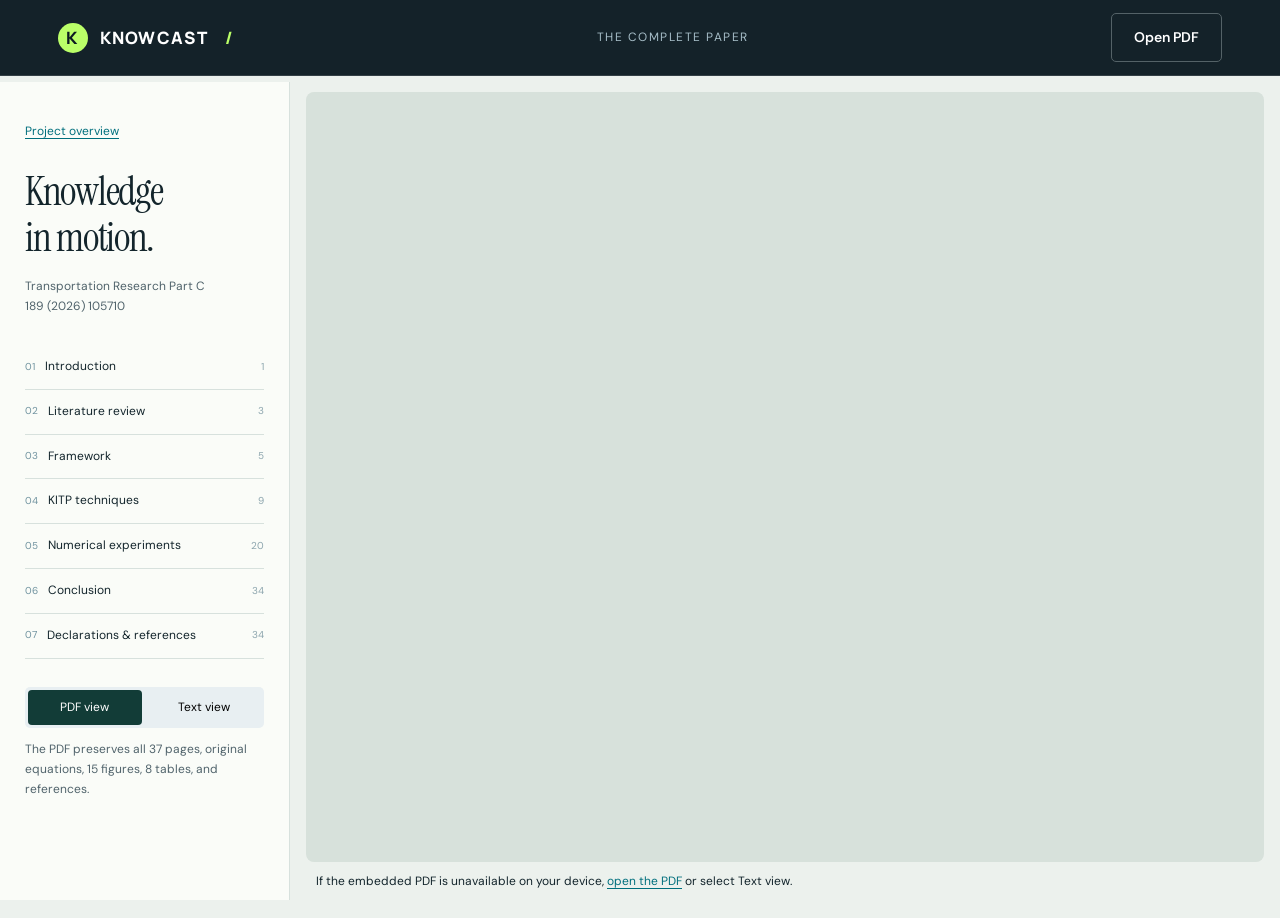
==== commit 5c96a22c: "Refine KNOWCAST site with interactive figures and corrected equations" ====
--- a/docs/paper.html
+++ b/docs/paper.html
@@ -1,4 +1,4 @@
-<!doctype html><html lang="en"><head><meta charset="utf-8"><meta name="viewport" content="width=device-width,initial-scale=1"><meta name="description" content="Read the complete 37-page KNOWCAST paper, with chapter navigation and an accessible extracted-text view."><title>KNOWCAST — Full paper</title><link rel="stylesheet" href="styles.css"><link rel="icon" type="image/svg+xml" href="data:image/svg+xml,%3Csvg xmlns='http://www.w3.org/2000/svg' viewBox='0 0 64 64'%3E%3Crect width='64' height='64' rx='15' fill='%230c171c'/%3E%3Cpath d='M18 12v40M20 32L46 12M20 32l26 20' stroke='%23baff68' stroke-width='7' fill='none'/%3E%3C/svg%3E"></head><body class="reader-body"><header class="site-header"><a class="brand" href="index.html"><span class="brand-mark">K</span> KNOWCAST<span class="brand-dot">/</span></a><span class="reader-header-label">THE COMPLETE PAPER</span><a class="button button-outline" href="assets/knowcast-paper.pdf" target="_blank" rel="noreferrer">Open PDF</a></header><main class="reader-layout"><aside class="reader-sidebar"><a class="text-link" href="index.html">Project overview</a><h1>Knowledge<br>in motion.</h1><p>Transportation Research Part C<br>189 (2026) 105710</p><nav aria-label="Paper chapters"><a href="assets/knowcast-paper.pdf#page=1" data-page="1"><span>01</span>Introduction<small>1</small></a><a href="assets/knowcast-paper.pdf#page=3" data-page="3"><span>02</span>Literature review<small>3</small></a><a href="assets/knowcast-paper.pdf#page=5" data-page="5"><span>03</span>Framework<small>5</small></a><a href="assets/knowcast-paper.pdf#page=9" data-page="9"><span>04</span>KITP techniques<small>9</small></a><a href="assets/knowcast-paper.pdf#page=20" data-page="20"><span>05</span>Numerical experiments<small>20</small></a><a href="assets/knowcast-paper.pdf#page=34" data-page="34"><span>06</span>Conclusion<small>34</small></a><a href="assets/knowcast-paper.pdf#page=34" data-page="34"><span>07</span>Declarations & references<small>34</small></a></nav><div class="reader-views" role="group" aria-label="Reader mode"><button id="pdf-mode" aria-pressed="true">PDF view</button><button id="text-mode" aria-pressed="false">Text view</button></div><p class="small">The PDF preserves all 37 pages, original equations, 15 figures, 8 tables, and references.</p></aside><section class="reader-main" aria-label="Full article"><div id="pdf-reader"><iframe id="paper-frame" src="assets/knowcast-paper.pdf#page=1" title="KNOWCAST original 37-page paper"></iframe><p class="pdf-fallback">If the embedded PDF is unavailable on your device, <a class="text-link" href="assets/knowcast-paper.pdf" target="_blank" rel="noreferrer">open the PDF</a> or select Text view.</p></div><div id="text-reader" hidden><div class="note"><strong>Extracted text view</strong>All pages are included. PDF text extraction may alter equation symbols and table order. Refer to the original PDF for exact mathematical notation and layout.</div><details class="text-page" id="text-page-1"><summary>Page 1 <span>KNOWCAST · full article</span></summary><pre>Contents lists available at ScienceDirect
+<!doctype html><html lang="en"><head><meta charset="utf-8"><meta name="viewport" content="width=device-width,initial-scale=1"><meta name="description" content="Read the complete 37-page KNOWCAST paper, with chapter navigation and an accessible extracted-text view."><title>KNOWCAST — Full paper</title><link rel="stylesheet" href="styles.css"><link rel="stylesheet" href="refine.css"><link rel="icon" type="image/svg+xml" href="data:image/svg+xml,%3Csvg xmlns='http://www.w3.org/2000/svg' viewBox='0 0 64 64'%3E%3Crect width='64' height='64' rx='15' fill='%230c171c'/%3E%3Cpath d='M18 12v40M20 32L46 12M20 32l26 20' stroke='%23baff68' stroke-width='7' fill='none'/%3E%3C/svg%3E"></head><body class="reader-body"><header class="site-header"><a class="brand" href="index.html"><span class="brand-mark">K</span> KNOWCAST<span class="brand-dot">/</span></a><span class="reader-header-label">THE COMPLETE PAPER</span><a class="button button-outline" href="assets/knowcast-paper.pdf" target="_blank" rel="noreferrer">Open PDF</a></header><main class="reader-layout"><aside class="reader-sidebar"><a class="text-link" href="index.html">Project overview</a><h1>Knowledge<br>in motion.</h1><p>Transportation Research Part C<br>189 (2026) 105710</p><nav aria-label="Paper chapters"><a href="assets/knowcast-paper.pdf#page=1" data-page="1"><span>01</span>Introduction<small>1</small></a><a href="assets/knowcast-paper.pdf#page=3" data-page="3"><span>02</span>Literature review<small>3</small></a><a href="assets/knowcast-paper.pdf#page=5" data-page="5"><span>03</span>Framework<small>5</small></a><a href="assets/knowcast-paper.pdf#page=9" data-page="9"><span>04</span>KITP techniques<small>9</small></a><a href="assets/knowcast-paper.pdf#page=20" data-page="20"><span>05</span>Numerical experiments<small>20</small></a><a href="assets/knowcast-paper.pdf#page=34" data-page="34"><span>06</span>Conclusion<small>34</small></a><a href="assets/knowcast-paper.pdf#page=34" data-page="34"><span>07</span>Declarations & references<small>34</small></a></nav><div class="reader-views" role="group" aria-label="Reader mode"><button id="pdf-mode" aria-pressed="true">PDF view</button><button id="text-mode" aria-pressed="false">Text view</button></div><p class="small">The PDF preserves all 37 pages, original equations, 15 figures, 8 tables, and references.</p></aside><section class="reader-main" aria-label="Full article"><div id="pdf-reader"><iframe id="paper-frame" src="assets/knowcast-paper.pdf#page=1" title="KNOWCAST original 37-page paper"></iframe><p class="pdf-fallback">If the embedded PDF is unavailable on your device, <a class="text-link" href="assets/knowcast-paper.pdf" target="_blank" rel="noreferrer">open the PDF</a> or select Text view.</p></div><div id="text-reader" hidden><div class="note"><strong>Extracted text view</strong>All pages are included. PDF text extraction may alter equation symbols and table order. Refer to the original PDF for exact mathematical notation and layout.</div><details class="text-page" id="text-page-1"><summary>Page 1 <span>KNOWCAST · full article</span></summary><pre>Contents lists available at ScienceDirect
 Transportation Research Part C
 journal homepage: www.elsevier.com/locate/trc
 KNOWCAST: Domain-knowledge-integrated deep learning for
--- a/docs/refine.css
+++ b/docs/refine.css
@@ -0,0 +1,679 @@
+@import url('https://fonts.googleapis.com/css2?family=Instrument+Serif:ital@0;1&display=swap');
+
+:root {
+  --ink: #13252c;
+  --muted: #50636b;
+  --lime: #baff68;
+  --cyan: #72d9d1;
+  --paper: #fafaf6;
+  --soft: #ecf2ee;
+  --line: #d7e1dd;
+  --dark: #0b1a21;
+  --display: 'Instrument Serif', Georgia, serif;
+}
+
+html { scroll-padding-top: 92px; }
+body { background: var(--paper); }
+::selection { background: var(--lime); color: var(--dark); }
+
+/* Navigation */
+.site-header {
+  height: 76px;
+  padding-inline: 4.5%;
+  background: rgba(11, 26, 33, .96);
+  border-bottom-color: rgba(255, 255, 255, .13);
+  backdrop-filter: blur(18px);
+}
+.site-header .brand { font-size: 17px; letter-spacing: .075em; }
+.site-header .brand-mark { border-radius: 50%; font-size: 17px; }
+#site-header nav { gap: clamp(16px, 2.3vw, 35px); font-size: 13px; }
+#site-header nav a { transition: color .2s; }
+#site-header nav .nav-code { display: none; }
+.header-actions { display: flex; align-items: center; gap: 24px; }
+.header-code { color: #e1efeb; white-space: nowrap; }
+.header-code span { color: var(--lime); font-size: 18px; line-height: 1; }
+.menu-toggle { display: none; }
+.reading-progress { position: absolute; inset: auto 0 -1px; height: 2px; pointer-events: none; }
+.reading-progress span { display: block; height: 100%; width: var(--scroll-progress, 0%); background: linear-gradient(90deg, var(--lime), var(--cyan)); }
+
+/* Cover */
+.hero {
+  position: relative;
+  background: radial-gradient(70% 100% at 80% 26%, #1d3a41 0%, transparent 55%),
+              linear-gradient(135deg, #0b1a21 0%, #10252c 58%, #0b1a21 100%);
+}
+.hero::before {
+  content: '';
+  position: absolute;
+  inset: 0;
+  pointer-events: none;
+  background-image: linear-gradient(#a0d9cb08 1px, transparent 1px), linear-gradient(90deg, #a0d9cb08 1px, transparent 1px);
+  background-size: 72px 72px;
+  mask-image: linear-gradient(to right, transparent, #000 48%);
+}
+.hero-inner { position: relative; max-width: 1500px; padding: 43px 4.5% 0; }
+.eyebrow { color: #b4c9c7; font-size: 11px; letter-spacing: .14em; }
+.eyebrow .line { background: var(--lime); width: 36px; }
+.eyebrow .pill { margin-left: 8px; color: #c6dbd6; border-color: #4e6766; }
+.hero-bottom { grid-template-columns: minmax(0, 1.05fr) minmax(0, 1fr); gap: 5.4%; align-items: center; padding: 70px 0 74px; }
+.hero-word {
+  display: flex;
+  align-items: center;
+  gap: 15px;
+  margin: 0 0 38px;
+  font: 700 18px/1 var(--heading);
+  letter-spacing: .12em;
+}
+.hero-word::before { content: ''; width: 10px; height: 10px; border-radius: 50%; background: var(--lime); box-shadow: 0 0 18px #baff6880; }
+.hero-word span { color: #7e9da1; font: 600 10px var(--font); letter-spacing: .14em; border-left: 1px solid #48616a; padding-left: 15px; }
+.hero-copy h1 { max-width: none; font: 650 clamp(50px, 5.3vw, 79px)/.99 var(--heading); letter-spacing: -.075em; margin: 0 0 38px; }
+.hero-copy h1 em { font: italic 400 1.07em/.9 var(--display); color: var(--lime); letter-spacing: -.035em; }
+.hero-copy > .hero-paper-title { max-width: 650px; color: #f2f7f5; font: 500 clamp(19px, 1.55vw, 24px)/1.43 var(--heading); letter-spacing: -.03em; margin: 0 0 16px; }
+.hero-copy .hero-deck { max-width: 55ch; font-size: 15px; color: #9cb6b8; line-height: 1.7; margin: 0 0 28px; }
+.hero-actions { gap: 13px; }
+.hero-actions .button { min-height: 54px; padding-inline: 25px; border-radius: 99px; gap: 18px; }
+.hero-actions .button-outline { border-color: #5b777a; }
+.hero-authors { display: flex; flex-wrap: wrap; gap: 7px 17px; border-top: 1px solid #3b565b; padding-top: 21px; margin-top: 49px; color: #f1f6f3; font-size: 13px; }
+.hero-authors span:not(:last-child)::after { content: '·'; margin-left: 17px; color: #6d9798; }
+.hero-affiliations { color: #8da9ad; font-size: 12px; line-height: 1.6; margin-top: 9px; }
+.hero-visual { min-width: 0; border: 1px solid #4e6868; border-radius: 24px; overflow: hidden; background: #10252b; box-shadow: 0 35px 90px #020d1480; }
+.visual-top { display: flex; justify-content: space-between; gap: 15px; padding: 18px 23px; border-bottom: 1px solid #365155; color: #b7cec9; font-size: 10px; font-weight: 600; letter-spacing: .12em; }
+.visual-top span:last-child { color: #729195; font-weight: 400; }
+.metro-canvas { position: relative; min-height: 390px; padding: 0 12px; background: radial-gradient(circle at 50% 50%, #28545b 0%, #17363e 35%, #10252b 75%); }
+.metro-canvas svg { width: 100%; height: 390px; display: block; }
+.map-grid { stroke: #6e9a9b; stroke-width: .5; opacity: .16; }
+.map-faint { stroke: #57727a; stroke-width: 17; opacity: .38; }
+.map-routes path { stroke-width: 9; filter: drop-shadow(0 0 9px #7fdfd24d); }
+.map-routes .route-one { stroke: url(#line-a); }
+.map-routes .route-two { stroke: url(#line-b); }
+.map-routes .route-three { stroke: #e0edb7; stroke-width: 5; opacity: .83; }
+.map-nodes circle { fill: #10252b; stroke: #def9e9; stroke-width: 5; }
+.map-nodes circle:first-child, .map-nodes circle:last-child { stroke: var(--lime); stroke-width: 7; }
+.map-label, .map-center { position: absolute; background: #10252bf2; border: 1px solid #7faaa3; color: #fff; border-radius: 9px; padding: 9px 12px; box-shadow: 0 9px 25px #07191c77; }
+.map-label span, .map-center span { display: block; color: var(--lime); font-size: 9px; letter-spacing: .1em; }
+.map-label strong, .map-center strong { display: block; font-size: 12px; font-weight: 600; }
+.map-origin { left: 4%; top: 24%; }
+.map-destination { right: 4%; top: 24%; }
+.map-center { left: 50%; bottom: 8%; transform: translateX(-50%); white-space: nowrap; text-align: center; }
+.visual-footer { display: grid; grid-template-columns: 1fr 1.2fr auto; gap: 13px; align-items: end; padding: 18px 22px 21px; border-top: 1px solid #365155; }
+.visual-footer div { min-width: 0; }
+.visual-footer strong { display: block; color: var(--lime); font: 600 28px/1 var(--heading); letter-spacing: -.06em; }
+.visual-footer span { display: block; margin-top: 5px; color: #a5bcbb; font-size: 10px; line-height: 1.3; }
+.visual-footer a { color: #e8f5f2; font-size: 11px; white-space: nowrap; border-bottom: 1px solid #7ba39c; padding-bottom: 3px; }
+.hero-footer { padding: 20px 0; border-top-color: #3b5356; }
+.hero-footer span:last-child { color: var(--lime); }
+
+/* Editorial rhythm */
+.stat-band { max-width: 1360px; padding: 37px 4.5%; background: #f4f7f1; border-bottom: 0; }
+.stat-band > div { padding-left: 22px; border-color: #cedbd2; }
+.stat-band > div:first-child { padding-left: 0; }
+.stat-band strong { color: #15342d; font-weight: 700; }
+.stat-band > div > span { color: #64756e; }
+.section { max-width: 1360px; padding: 104px 4.5%; }
+.section-label { margin-bottom: 26px; color: #2c685e; font-size: 11px; font-weight: 700; letter-spacing: .18em; }
+.section-heading { gap: 8%; margin-bottom: 48px; }
+h2 { font-size: clamp(39px, 4.3vw, 64px); line-height: 1.06; letter-spacing: -.055em; }
+h2 em { font: italic 400 1.13em/.9 var(--display); letter-spacing: -.025em; color: #3b8170; }
+.section-heading > p { max-width: 47ch; font-size: 17px; line-height: 1.7; }
+.intro-grid { font-size: 18px; line-height: 1.75; }
+.challenge { max-width: 1235px; padding: 56px 60px; margin-bottom: 80px; background: #112930; color: #f0f8f4; border-radius: 22px; }
+.challenge .section-label { color: var(--lime); }
+.challenge-title h3 { font-size: clamp(30px, 3vw, 45px); line-height: 1.14; }
+.gaps { gap: 16px; }
+.gaps article { padding: 17px 20px 21px; background: #ffffff0b; border: 1px solid #ffffff1b; border-radius: 12px; }
+.gaps article > span { color: var(--lime); border-color: #608182; }
+.gaps h4 { color: white; }
+.gaps p, .challenge .research-detail > p { color: #b8cfc9; }
+.challenge .research-detail { border-color: #63817c; }
+.challenge .research-detail summary > span { color: #a4c0b9; }
+.soft-wrap { background: #eef3ef; }
+.integration-grid { margin: 51px 0; }
+.integration-grid > div > span { color: #28765e; }
+.method-map { margin: 55px 0 28px; padding: 34px; background: #102a2e; color: white; border-radius: 18px; box-shadow: 0 22px 50px #234b3d1a; }
+.method-map-head { display: flex; justify-content: space-between; gap: 20px; align-items: end; padding-bottom: 25px; border-bottom: 1px solid #ffffff35; }
+.method-map-head span, .method-map-foot { color: var(--lime); font-size: 11px; font-weight: 700; letter-spacing: .15em; }
+.method-map-head p { max-width: 44ch; margin: 0; color: #b4cbc5; font-size: 14px; }
+.method-stages { display: grid; grid-template-columns: repeat(3, 1fr); gap: 14px; margin: 24px 0 31px; }
+.method-stages article { position: relative; min-width: 0; padding: 24px; background: #ffffff0b; border: 1px solid #ffffff26; border-radius: 12px; }
+.method-stages article:not(:last-child)::after { content: '→'; position: absolute; top: 45%; right: -24px; z-index: 1; width: 35px; height: 35px; display: grid; place-items: center; background: var(--lime); border-radius: 50%; color: var(--dark); font-size: 21px; }
+.stage-index { font-size: 10px; color: #9bd3c1; letter-spacing: .12em; }
+.stage-symbol { display: block; color: var(--lime); font: 400 55px/1 var(--display); margin: 17px 0; }
+.method-stages h3 { font-size: 21px; letter-spacing: -.04em; margin: 0 0 9px; }
+.method-stages p { color: #b6ceca; font-size: 13px; line-height: 1.6; margin: 0; }
+.method-map-foot { display: flex; justify-content: space-between; border-top: 1px solid #ffffff35; padding-top: 18px; }
+.architecture-detail { margin: 0 0 25px; }
+.architecture-detail .paper-figure { margin-bottom: 0; }
+.method-explorer { border-radius: 14px; border-color: #d1dfd8; box-shadow: 0 20px 55px #1941370d; }
+.method-tabs { background: #e1eae4; }
+.method-tabs button[aria-selected=true] { background: #123c37; }
+.method-panels { background: #fff; }
+.results-wrap { background: #e5efea; }
+.result-callout { border-radius: 18px; background: radial-gradient(circle at 90% 10%, #2a594d, transparent 52%), #102a2e; }
+.result-callout > strong { font-size: clamp(75px, 8vw, 111px); }
+.bar-row.highlight .bar-fill { background: #39a077; }
+.finding-cards article { border-radius: 12px; background: #fff; border-top: 4px solid #9acdb6; }
+.figure-gallery { gap: 17px; }
+.gallery-card { border-radius: 13px; box-shadow: 0 13px 35px #18322c0b; }
+.gallery-image { background: #f4f7f4; }
+.paper-wrap { background: #ecf1eb; }
+.resource-links { gap: 16px; border: 0; border-radius: 0; overflow: visible; }
+.resource-links > a { border: 1px solid #cbdcd2; border-radius: 12px; background: #fff; min-height: 190px; }
+.resource-links > a:hover { background: #f6fff0; border-color: #80a583; }
+.resource-links h3 { margin-top: 32px; }
+.citation { border-radius: 15px; }
+.footer { padding-inline: 4.5%; }
+
+/* The paper reader stays compact before the PDF on narrow screens. */
+.reader-body { background: #ecf1ed; }
+.reader-sidebar { background: #fafcf8; }
+.reader-sidebar h1 { font-family: var(--display); font-size: 40px; font-weight: 400; }
+.reader-sidebar nav a:hover { color: #187967; }
+.reader-main iframe { border-radius: 8px; background: #d7e1db; }
+.reader-views button[aria-pressed=true] { background: #123c37; }
+
+@media (max-width: 1150px) {
+  #site-header nav { gap: 15px; }
+  .header-code { display: none; }
+  .hero-bottom { grid-template-columns: 1fr; padding-top: 55px; }
+  .hero-copy h1 { font-size: clamp(62px, 8vw, 100px); }
+  .hero-paper-title { max-width: 64ch; }
+  .hero-visual { max-width: 810px; width: 100%; }
+  .challenge { margin-inline: 4.5%; }
+}
+
+@media (max-width: 800px) {
+  .hero-inner { padding-top: 33px; }
+  .hero-bottom { gap: 42px; padding-bottom: 45px; }
+  .hero-word { font-size: 17px; margin-bottom: 26px; }
+  .hero-copy h1 { font-size: clamp(54px, 10vw, 80px); }
+  .hero-authors { margin-top: 34px; }
+  .stat-band > div:first-child { padding-left: 0; }
+  .stat-band > div:nth-child(3) { padding-left: 0; }
+  .section { padding: 78px 5%; }
+  .section-heading { margin-bottom: 35px; }
+  .challenge { padding: 36px; margin: 0 5% 50px; }
+  .method-stages { grid-template-columns: 1fr; }
+  .method-stages article:not(:last-child)::after { top: auto; bottom: -23px; right: 25px; content: '↓'; }
+  .method-map-head { display: block; }
+  .method-map-head p { margin-top: 12px; }
+  .reader-sidebar { display: grid; grid-template-columns: 1fr auto; gap: 12px; padding: 16px 5%; }
+  .reader-sidebar h1, .reader-sidebar > p { display: none; }
+  .reader-sidebar > .text-link { align-self: center; }
+  .reader-sidebar nav { grid-column: 1 / -1; display: flex; gap: 8px; overflow-x: auto; margin: 0; padding-bottom: 5px; scrollbar-width: thin; }
+  .reader-sidebar nav a { flex: 0 0 auto; gap: 6px; padding: 7px 11px; border: 1px solid #cddbd3; border-radius: 99px; background: #fff; white-space: nowrap; }
+  .reader-sidebar nav small { display: none; }
+  .reader-views { grid-column: 1 / -1; }
+  .reader-main { padding: 8px; }
+  .reader-main iframe { height: min(75vh, 850px); }
+}
+
+@media (max-width: 1150px) {
+  .site-header { height: 68px; }
+  #site-header nav { display: none; position: absolute; top: 68px; left: 0; right: 0; padding: 18px 5% 22px; background: #0b1a21; border-bottom: 1px solid #49615e; box-shadow: 0 25px 45px #07131855; }
+  #site-header.menu-open nav { display: grid; grid-template-columns: 1fr 1fr; gap: 3px 12px; }
+  #site-header nav a, #site-header nav a:first-child { display: block; padding: 12px; border-bottom: 1px solid #3a5352; font-size: 15px; }
+  #site-header nav .nav-code { display: block; color: var(--lime); }
+  .menu-toggle { display: flex; width: 43px; height: 43px; flex-direction: column; justify-content: center; gap: 6px; align-items: center; border: 1px solid #617b73; border-radius: 50%; background: transparent; }
+  .menu-toggle span { display: block; width: 19px; height: 2px; background: var(--lime); transition: transform .2s; }
+  #site-header.menu-open .menu-toggle span:first-child { transform: translateY(4px) rotate(45deg); }
+  #site-header.menu-open .menu-toggle span:last-child { transform: translateY(-4px) rotate(-45deg); }
+  .hero-footer span:first-child { display: none; }
+  .hero-footer { justify-content: flex-end; }
+  .visual-top span:last-child { display: none; }
+  .metro-canvas { min-height: 330px; }
+  .metro-canvas svg { height: 330px; }
+  .map-label { padding: 7px 9px; }
+  .map-label span { font-size: 7px; }
+  .map-label strong { font-size: 10px; }
+  .visual-footer { grid-template-columns: 1fr 1.2fr; }
+  .visual-footer a { display: none; }
+}
+
+@media (max-width: 520px) {
+  .eyebrow { font-size: 9px; gap: 8px; letter-spacing: .06em; }
+  .eyebrow .line { width: 18px; }
+  .eyebrow .pill { font-size: 8px; padding: 4px 6px; margin: 0; }
+  .hero-word { font-size: 14px; }
+  .hero-word span { font-size: 9px; }
+  .hero-copy h1 { font-size: clamp(39px, 9.8vw, 54px); margin-bottom: 27px; }
+  .hero-paper-title { font-size: 18px; }
+  .hero-copy .hero-deck { font-size: 14px; }
+  .hero-actions .button { width: 100%; }
+  .hero-authors { gap: 3px 10px; }
+  .hero-authors span:not(:last-child)::after { margin-left: 10px; }
+  .hero-visual { border-radius: 15px; }
+  .metro-canvas { min-height: 265px; padding: 0; }
+  .metro-canvas svg { height: 265px; }
+  .map-origin { left: 3%; top: 14%; }
+  .map-destination { right: 3%; top: 14%; }
+  .map-center { bottom: 5%; }
+  .visual-footer { padding: 14px; }
+  .visual-footer strong { font-size: 24px; }
+  .stat-band { gap: 15px; }
+  .stat-band > div { padding-left: 12px; }
+  .stat-band strong { font-size: 31px; }
+  .section { padding: 65px 5%; }
+  h2 { font-size: 42px; }
+  .challenge { padding: 25px; }
+  .gaps { grid-template-columns: 1fr; }
+  .method-map { padding: 18px; }
+  .method-stages article { padding: 19px; }
+  .method-map-foot { gap: 12px; font-size: 9px; }
+  .resource-links > a { min-height: 0; }
+}
+
+@media (prefers-reduced-motion: reduce) {
+  .menu-toggle span { transition: none; }
+}
+
+@media print {
+  .hero { background: white; color: black; }
+  .hero::before, .reading-progress { display: none; }
+  .hero-copy h1 em, .hero-word, .hero-authors, .hero-paper-title { color: black; }
+  .challenge { background: white; color: black; }
+  .challenge h4, .challenge .section-label, .challenge .research-detail > p { color: black; }
+}
+
+/* The original framework figures are the primary method illustrations. */
+.framework-kicker {
+  color: #34816b;
+  font-size: 11px;
+  font-weight: 700;
+  letter-spacing: .17em;
+}
+.framework-figure-intro {
+  display: grid;
+  grid-template-columns: .6fr 1.4fr;
+  gap: 35px;
+  align-items: start;
+  margin: 7px 0 25px;
+  padding-top: 24px;
+  border-top: 1px solid #c9d9ce;
+}
+.framework-figure-intro p {
+  max-width: 74ch;
+  margin: 0;
+  color: #405b53;
+  font-size: 16px;
+  line-height: 1.7;
+}
+.framework-jump-link {
+  display: inline-flex;
+  align-items: center;
+  gap: 7px;
+  margin-left: 8px;
+  color: #155b49;
+  font-size: 13px;
+  font-weight: 700;
+  text-decoration: underline;
+  text-underline-offset: 4px;
+}
+.framework-jump-link:hover,
+.framework-jump-link:focus-visible { color: #0a3f34; }
+.framework-jump-link span { font-size: 19px; line-height: 1; }
+.framework-figure-stack { display: grid; gap: 29px; }
+.framework-interactive-figure {
+  min-width: 0;
+  margin: 0;
+  padding: 20px;
+  background: #fff;
+  border: 1px solid #c9d9d0;
+  border-radius: 18px;
+  box-shadow: 0 17px 42px #173c2e0b;
+}
+.framework-figure-head {
+  display: flex;
+  justify-content: space-between;
+  align-items: end;
+  gap: 20px;
+  padding: 2px 4px 17px;
+}
+.framework-figure-head span {
+  color: #347762;
+  font-size: 10px;
+  font-weight: 700;
+  letter-spacing: .14em;
+}
+.framework-figure-head h3 {
+  margin: 7px 0 0;
+  font-size: clamp(21px, 2.2vw, 30px);
+  letter-spacing: -.04em;
+}
+.framework-figure-head > a {
+  flex: none;
+  color: #18614e;
+  border-bottom: 1px solid currentColor;
+  padding-bottom: 2px;
+  font-size: 12px;
+  font-weight: 600;
+}
+.framework-figure-head > a:hover,
+.framework-figure-head > a:focus-visible { color: #0e3e33; }
+.framework-pan-hint { display: none; }
+.framework-figure-scroll,
+.framework-nav-scroll {
+  max-width: 100%;
+  overflow-x: auto;
+  overscroll-behavior-inline: contain;
+  scrollbar-color: #83ae9c #e9f0ea;
+}
+.framework-figure-scroll {
+  background: #fff;
+  border: 1px solid #e1e7e2;
+  border-radius: 10px;
+}
+.framework-figure-scroll:focus-visible,
+.framework-nav-scroll:focus-visible {
+  outline: 3px solid #31937a;
+  outline-offset: 3px;
+}
+.framework-paper-svg {
+  display: block;
+  width: 100%;
+  min-width: 1120px;
+  height: auto;
+}
+.framework-paper-svg image { pointer-events: none; }
+.framework-hotspot { cursor: pointer; }
+.framework-hit-shape {
+  fill: #72d9a5;
+  fill-opacity: 0;
+  stroke: #16846a;
+  stroke-opacity: .25;
+  stroke-width: 3;
+  stroke-dasharray: 10 7;
+  pointer-events: all;
+  transition: fill-opacity .18s, stroke-opacity .18s, stroke-width .18s;
+}
+.framework-hotspot:hover .framework-hit-shape,
+.framework-hotspot:focus-visible .framework-hit-shape,
+.framework-hotspot.is-hovered .framework-hit-shape {
+  fill-opacity: .24;
+  stroke-opacity: 1;
+  stroke-width: 5;
+  stroke-dasharray: none;
+}
+.framework-hotspot.is-active .framework-hit-shape {
+  fill-opacity: .14;
+  stroke-opacity: .85;
+  stroke-width: 5;
+  stroke-dasharray: none;
+}
+.framework-hotspot.is-active:hover .framework-hit-shape,
+.framework-hotspot.is-active:focus-visible .framework-hit-shape { fill-opacity: .28; }
+.framework-stage-hotspot .framework-hit-shape { stroke-opacity: .08; }
+.framework-stage-hotspot:hover .framework-hit-shape,
+.framework-stage-hotspot:focus-visible .framework-hit-shape,
+.framework-stage-hotspot.is-hovered .framework-hit-shape { fill-opacity: .09; stroke-opacity: .8; }
+.framework-stage-hotspot.is-active .framework-hit-shape { fill-opacity: .045; stroke-opacity: .7; }
+.framework-group-badge {
+  fill: #145d4e;
+  stroke: #dcffae;
+  stroke-width: 3;
+  pointer-events: all;
+  transition: fill .18s, stroke .18s;
+}
+.framework-group-badge-text {
+  fill: #fff;
+  font: 700 40px var(--font);
+  pointer-events: none;
+}
+.framework-group-hotspot:hover .framework-group-badge,
+.framework-group-hotspot:focus-visible .framework-group-badge,
+.framework-group-hotspot.is-hovered .framework-group-badge,
+.framework-group-hotspot.is-active .framework-group-badge { fill: var(--lime); stroke: #2c7058; }
+.framework-group-hotspot:hover .framework-group-badge-text,
+.framework-group-hotspot:focus-visible .framework-group-badge-text,
+.framework-group-hotspot.is-hovered .framework-group-badge-text,
+.framework-group-hotspot.is-active .framework-group-badge-text { fill: #173127; }
+.framework-interactive-figure figcaption {
+  margin: 12px 4px 0;
+  color: #566b62;
+  font-size: 13px;
+  line-height: 1.55;
+}
+
+.framework-navigator {
+  scroll-margin-top: 100px;
+  margin: 38px 0 0;
+  padding: 29px;
+  color: #e8f6ed;
+  background: #102a29;
+  border: 1px solid #305449;
+  border-radius: 18px;
+  box-shadow: 0 20px 45px #153f361d;
+}
+.framework-nav-head {
+  display: flex;
+  justify-content: space-between;
+  align-items: end;
+  gap: 35px;
+  margin-bottom: 14px;
+}
+.framework-nav-head .framework-kicker { color: var(--lime); }
+.framework-nav-head h3 {
+  margin: 8px 0 0;
+  font-size: clamp(27px, 3vw, 39px);
+  letter-spacing: -.05em;
+}
+.framework-nav-head p {
+  max-width: 50ch;
+  margin: 0;
+  color: #b8d2c7;
+  font-size: 13px;
+  line-height: 1.7;
+}
+.framework-map-svg {
+  display: block;
+  width: 100%;
+  min-width: 1000px;
+  height: auto;
+}
+.framework-map-line {
+  fill: none;
+  stroke: #a7cfb2;
+  stroke-width: 3;
+  stroke-linecap: round;
+}
+.framework-nav-node { cursor: pointer; }
+.framework-nav-node rect {
+  fill: #20443a;
+  stroke: #5e957b;
+  stroke-width: 2;
+  transition: fill .2s, stroke .2s, stroke-width .2s;
+}
+.framework-nav-node text { fill: #e8f5ed; pointer-events: none; }
+.framework-nav-node .framework-node-index {
+  fill: #a1d4a3;
+  font: 700 13px var(--font);
+  letter-spacing: 2px;
+}
+.framework-nav-node .framework-node-title {
+  font: 600 19px var(--heading);
+  letter-spacing: -.35px;
+}
+.framework-nav-node:hover rect,
+.framework-nav-node:focus-visible rect,
+.framework-nav-node.is-hovered rect {
+  fill: #35694f;
+  stroke: var(--lime);
+  stroke-width: 4;
+}
+.framework-nav-node.is-active rect {
+  fill: var(--lime);
+  stroke: #d9ffab;
+  stroke-width: 3;
+}
+.framework-nav-node.is-active text,
+.framework-nav-node.is-active .framework-node-index { fill: #173127; }
+.framework-map-footer {
+  fill: #aac4b5;
+  font: 700 11px var(--font);
+  letter-spacing: 1.8px;
+}
+.framework-text-nav {
+  display: grid;
+  grid-template-columns: repeat(5, minmax(0, 1fr));
+  gap: 8px;
+  margin-top: 4px;
+}
+.framework-text-nav a,
+.framework-layer-nav a {
+  border: 1px solid #6a9880;
+  border-radius: 8px;
+  color: #e5f4e8;
+  transition: background .18s, border-color .18s, color .18s;
+}
+.framework-text-nav a {
+  min-height: 58px;
+  display: flex;
+  gap: 9px;
+  align-items: center;
+  padding: 9px 12px;
+  font-size: 12px;
+  line-height: 1.35;
+}
+.framework-text-nav a b { color: var(--lime); font-size: 12px; }
+.framework-text-nav a:hover,
+.framework-text-nav a:focus-visible,
+.framework-layer-nav a:hover,
+.framework-layer-nav a:focus-visible,
+.framework-text-nav a.is-hovered,
+.framework-layer-nav a.is-hovered {
+  background: #34684e;
+  border-color: var(--lime);
+}
+.framework-text-nav a.is-active,
+.framework-layer-nav a.is-active {
+  color: #102a22;
+  background: var(--lime);
+  border-color: var(--lime);
+}
+.framework-text-nav a.is-active b { color: #102a22; }
+.framework-layer-nav {
+  display: flex;
+  flex-wrap: wrap;
+  align-items: center;
+  gap: 8px;
+  margin-top: 22px;
+  padding-top: 18px;
+  border-top: 1px solid #ffffff27;
+}
+.framework-layer-nav > span {
+  margin-right: 8px;
+  color: #9cbdae;
+  font-size: 10px;
+  font-weight: 700;
+  letter-spacing: .12em;
+}
+.framework-layer-nav a { display: inline-flex; align-items: center; min-height: 44px; padding: 8px 11px; font-size: 11px; }
+.framework-stage-grid {
+  display: grid;
+  grid-template-columns: repeat(4, minmax(0, 1fr));
+  gap: 13px;
+  margin: 20px 0 35px;
+}
+.framework-stage-grid article {
+  scroll-margin-top: 100px;
+  padding: 20px;
+  background: #fff;
+  border: 1px solid #d2dfd6;
+  border-radius: 12px;
+  transition: border-color .2s, box-shadow .2s;
+}
+.framework-stage-grid article:target,
+.framework-stage-grid article.is-target {
+  border-color: #39a273;
+  box-shadow: inset 0 0 0 2px #39a273, 0 12px 28px #194f3221;
+}
+.framework-stage-grid article:focus-visible,
+.framework-service-details > div:focus-visible,
+.method-panels [role=tabpanel]:focus-visible {
+  outline: 3px solid #24936c;
+  outline-offset: 3px;
+}
+.framework-stage-grid article > span,
+.framework-service-details span {
+  color: #34816b;
+  font-size: 10px;
+  font-weight: 700;
+  letter-spacing: .12em;
+}
+.framework-stage-grid h4 { margin: 10px 0 9px; font-size: 17px; }
+.framework-stage-grid p {
+  margin: 0;
+  color: #52685e;
+  font-size: 13px;
+  line-height: 1.65;
+}
+.framework-stage-grid + .method-explorer { margin-top: 0; }
+.method-panels [role=tabpanel] { scroll-margin-top: 100px; }
+.framework-service-details {
+  display: grid;
+  grid-template-columns: 1fr 1fr;
+  gap: 15px;
+  margin: 23px 0;
+}
+.framework-service-details > div {
+  scroll-margin-top: 100px;
+  padding: 17px;
+  background: #eef5ef;
+  border: 1px solid #d4e6d9;
+  border-radius: 9px;
+}
+.framework-service-details > div:target,
+.framework-service-details > div.is-target {
+  border-color: #31956e;
+  box-shadow: inset 0 0 0 1px #31956e;
+}
+.framework-service-details h4 { margin: 6px 0; }
+.framework-service-details p { margin: 0; font-size: 13px; }
+.method-explorer + .method-map { margin-top: 36px; }
+
+@media (max-width: 1000px) {
+  .framework-stage-grid { grid-template-columns: repeat(2, minmax(0, 1fr)); }
+  .framework-text-nav { grid-template-columns: repeat(3, minmax(0, 1fr)); }
+  .framework-pan-hint {
+    display: flex;
+    align-items: center;
+    gap: 9px;
+    margin: 0 2px 12px;
+    color: #355d50;
+    font-size: 12px;
+    font-weight: 600;
+  }
+  .framework-pan-hint span { color: #168c6d; font-size: 25px; line-height: 1; }
+  .framework-figure-scroll { scrollbar-width: auto; }
+}
+@media (max-width: 700px) {
+  .framework-figure-intro { grid-template-columns: 1fr; gap: 9px; }
+  .framework-jump-link { margin: 10px 0 0; }
+  .framework-interactive-figure { padding: 12px; border-radius: 12px; }
+  .framework-figure-head { display: block; }
+  .framework-figure-head > a { display: inline-block; margin-top: 11px; }
+  .framework-paper-svg { min-width: 1120px; }
+  .framework-navigator { padding: 19px 14px; border-radius: 12px; }
+  .framework-nav-head { display: block; }
+  .framework-nav-head p { margin-top: 10px; }
+  .framework-text-nav { grid-template-columns: repeat(2, minmax(0, 1fr)); }
+  .framework-stage-grid { grid-template-columns: 1fr; }
+  .framework-service-details { grid-template-columns: 1fr; }
+}
+@media (max-width: 420px) {
+  .framework-text-nav { grid-template-columns: 1fr; }
+  .framework-text-nav a { min-height: 47px; }
+}
+@media (prefers-reduced-motion: reduce) {
+  .framework-hit-shape,
+  .framework-nav-node rect,
+  .framework-text-nav a,
+  .framework-layer-nav a,
+  .framework-stage-grid article { transition: none; }
+}
+@media print {
+  .framework-figure-scroll { overflow: visible; }
+  .framework-paper-svg { min-width: 0; }
+  .framework-hit-shape { stroke-opacity: 0; fill-opacity: 0; }
+  .framework-group-badge, .framework-group-badge-text { display: none; }
+  .framework-navigator { display: none; }
+}
